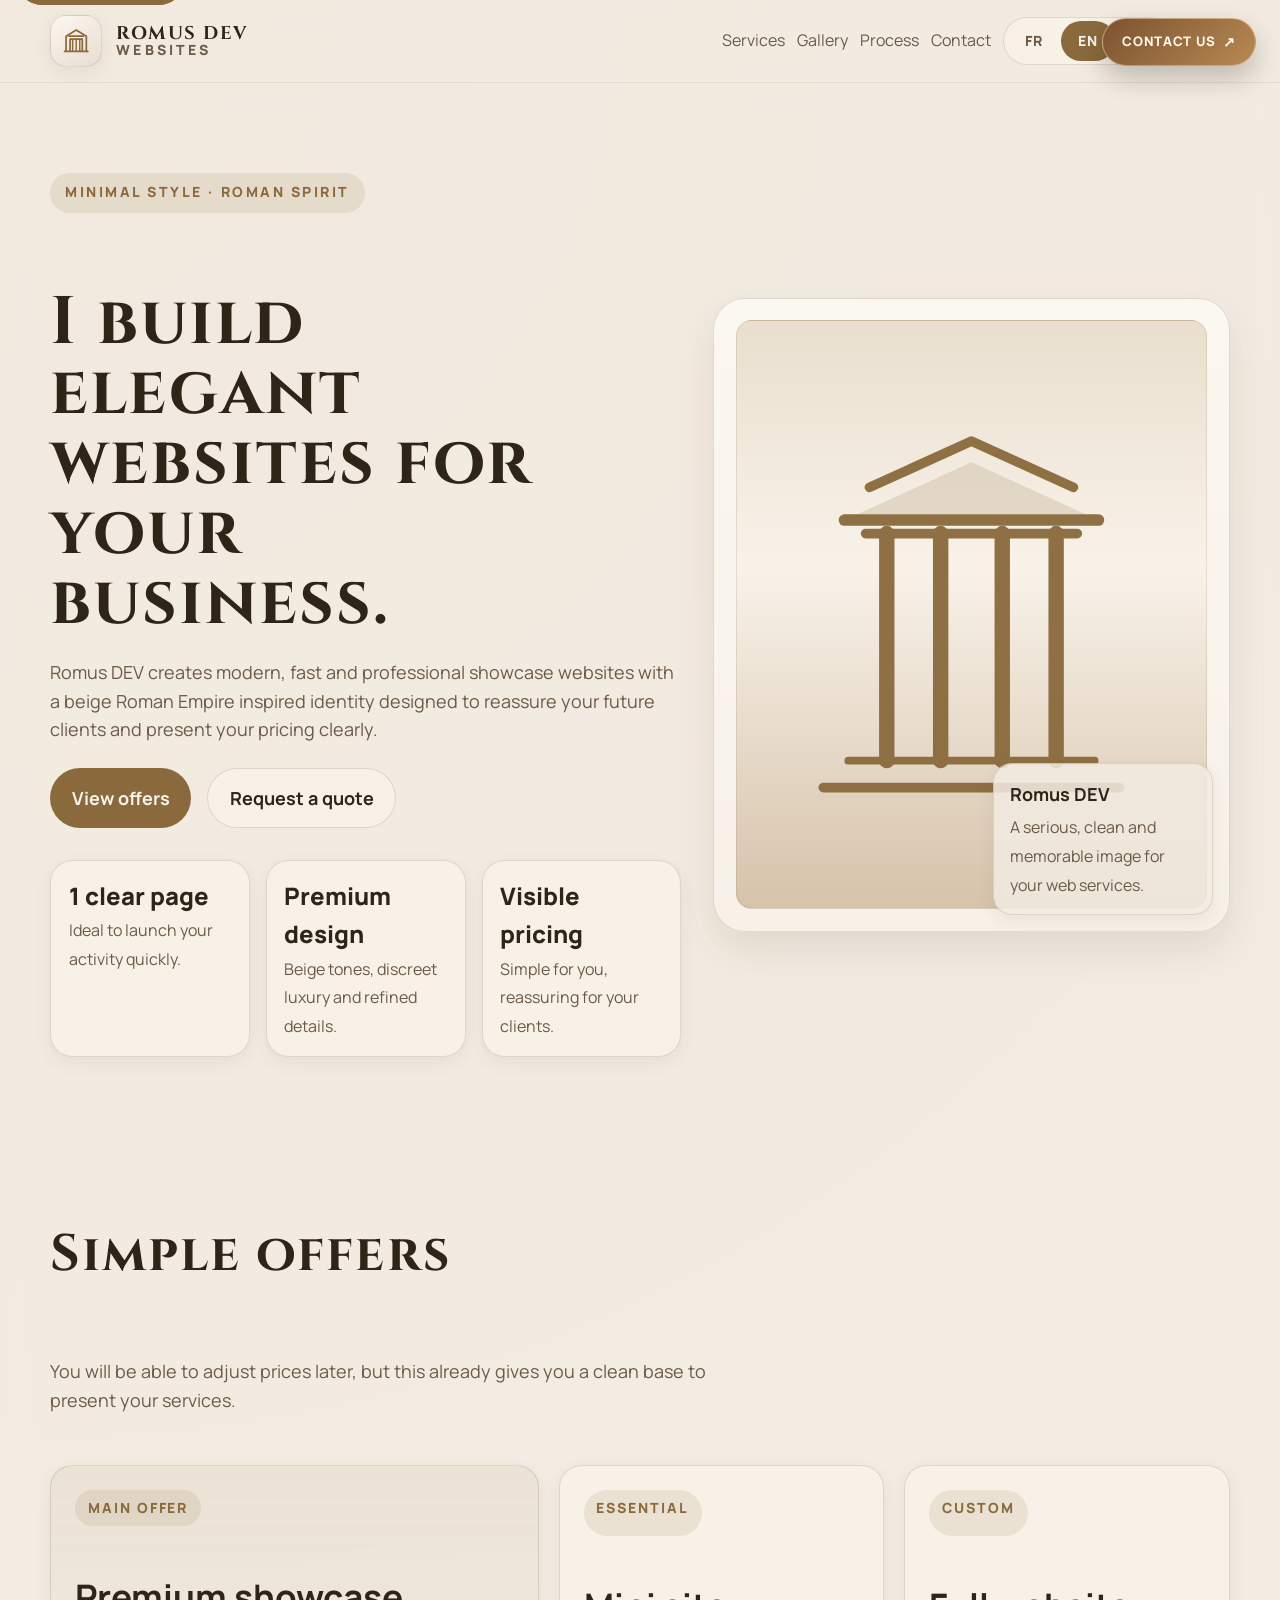
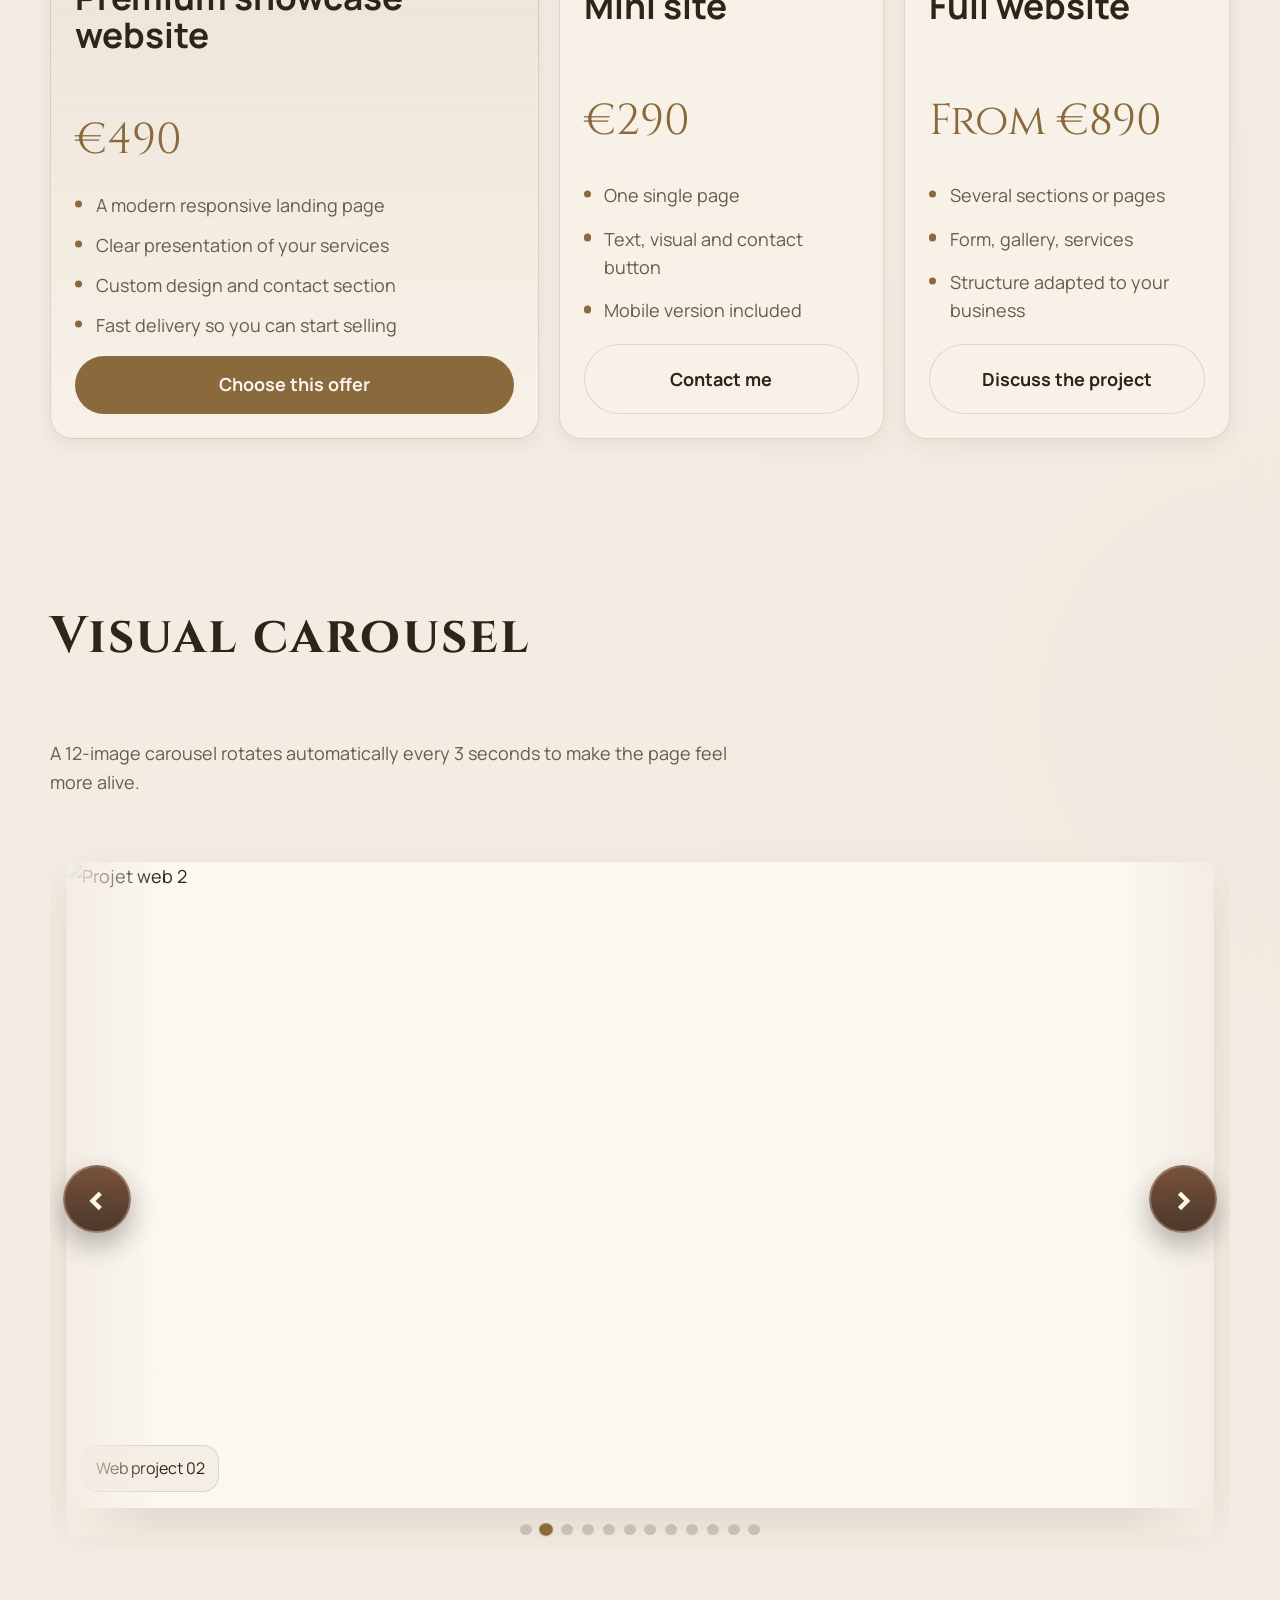
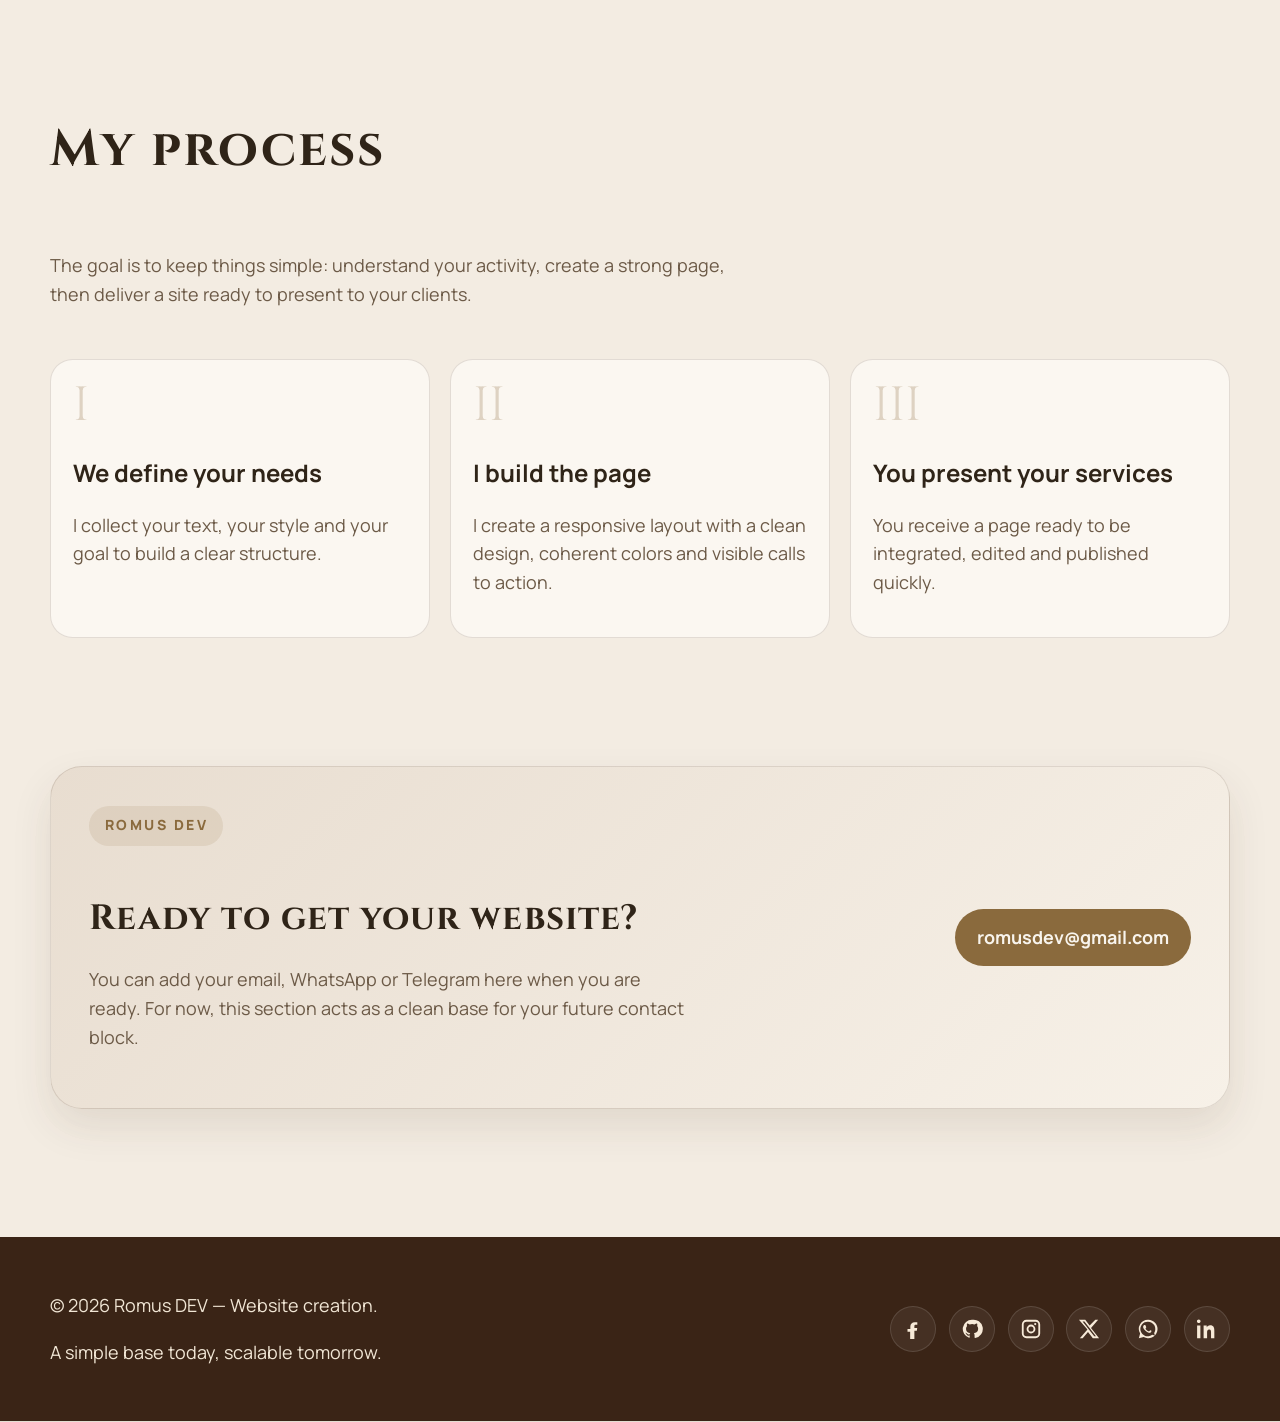
==== index.html @ 81c58cf4 "first commit" ====
<!DOCTYPE html>
<html lang="fr" data-theme="light">

<head>
    <meta charset="UTF-8" />
    <meta name="viewport" content="width=device-width, initial-scale=1.0" />
    <title>Romus DEV</title>
    <meta name="description"
        content="Romus DEV crée des sites internet élégants, rapides et modernes pour indépendants, artisans et petites entreprises." />

    <!-- Fonts + CSS -->
    <link rel="preconnect" href="https://fonts.googleapis.com">
    <link rel="preconnect" href="https://fonts.gstatic.com" crossorigin>
    <link
        href="https://fonts.googleapis.com/css2?family=Cinzel:wght@500;600;700&family=Manrope:wght@400;500;600;700;800&display=swap"
        rel="stylesheet">

    <!-- CSS -->
    <link rel="stylesheet" href="./css/style.css">

    <!-- JS -->
    <script src="./languages/languages.js"></script>
    <script src="./js/script.js" defer></script>
</head>

<body>

    <a href="#contenu" class="skip-link">Aller au contenu</a>

    <header class="site-header">
        <div class="container nav">
            <a href="#top" class="brand" aria-label="Romus DEV accueil">
                <span class="brand-mark" aria-hidden="true">
                    <svg viewBox="0 0 64 64" fill="none" xmlns="http://www.w3.org/2000/svg">
                        <path d="M12 52V22L32 10L52 22V52" stroke="currentColor" stroke-width="3.4"
                            stroke-linecap="round" stroke-linejoin="round" />
                        <path d="M20 52V28H44V52" stroke="currentColor" stroke-width="3.4" stroke-linecap="round"
                            stroke-linejoin="round" />
                        <path d="M18 22H46" stroke="currentColor" stroke-width="3.4" stroke-linecap="round" />
                        <path d="M25 28V52M32 28V52M39 28V52" stroke="currentColor" stroke-width="2.8"
                            stroke-linecap="round" />
                        <path d="M9 52H55" stroke="currentColor" stroke-width="3.4" stroke-linecap="round" />
                    </svg>
                </span>
                <span class="brand-name">
                    <strong>ROMUS DEV</strong>
                    <span data-i18n="brandSubtitle">Sites internet</span>
                </span>
            </a>

            <nav class="nav-links" aria-label="Navigation principale">
                <a href="./services.html" data-i18n="navServices">Services</a>
                <a href="./gallery.html" data-i18n="navGallery">Galerie</a>
                <a href="./process.html" data-i18n="navProcess">Méthode</a>
                <a href="./contact.html" data-i18n="navContact">Contact</a>

                <div class="toolbar">
                    <div class="lang-switcher" aria-label="Choix de langue">
                        <button class="lang-btn active" type="button" data-lang="fr">FR</button>
                        <button class="lang-btn" type="button" data-lang="en">EN</button>
                        <button class="lang-btn" type="button" data-lang="ru">RU</button>
                    </div>
                    <button class="theme-toggle" type="button" data-theme-toggle
                        aria-label="Activer le mode sombre"></button>
                </div>
            </nav>
        </div>
    </header>
    <!-- Bouton sticky contact -->
    <a href="#contenu" class="skip-link">Aller au contenu</a>

    <a href="https://wa.me/+33755097194" class="sticky-contact" aria-label="Contacter via WhatsApp" target="_blank"
        rel="noopener noreferrer" data-i18n="stickyContact">

        Pour contacter
    </a>


    <header class="site-header">

        <main id="contenu">
            <!-- HERO -->
            <section class="hero" id="top">
                <div class="container hero-grid">
                    <div class="reveal">
                        <div class="eyebrow" data-i18n="eyebrow">Style sobre · esprit romain</div>
                        <h1 data-i18n="heroTitle">Je crée des sites internet élégants pour votre activité.</h1>
                        <p data-i18n="heroText">
                            Romus DEV propose des sites vitrines modernes, rapides et professionnels avec une identité
                            beige
                            inspirée de l'empire romain, pensée pour rassurer vos futurs clients et afficher vos prix
                            clairement.
                        </p>
                        <div class="hero-actions">
                            <a class="btn btn-primary" href="#services" data-i18n="heroBtnPrimary">Voir les offres</a>
                            <a class="btn btn-secondary" href="#contact" data-i18n="heroBtnSecondary">Demander un
                                devis</a>
                        </div>

                        <div class="hero-points" aria-label="Points forts">
                            <article class="point">
                                <strong data-i18n="point1Title">1 page claire</strong>
                                <span data-i18n="point1Text">Idéale pour lancer votre activité rapidement.</span>
                            </article>
                            <article class="point">
                                <strong data-i18n="point2Title">Design premium</strong>
                                <span data-i18n="point2Text">Palette beige, luxe discret et détails soignés.</span>
                            </article>
                            <article class="point">
                                <strong data-i18n="point3Title">Tarifs visibles</strong>
                                <span data-i18n="point3Text">Simple pour vous, rassurant pour vos clients.</span>
                            </article>
                        </div>
                    </div>

                    <div class="hero-card reveal" aria-hidden="true">
                        <div class="temple">
                            <svg viewBox="0 0 400 500" fill="none" xmlns="http://www.w3.org/2000/svg">
                                <path d="M46 408H354" stroke="currentColor" stroke-width="10" stroke-linecap="round" />
                                <path d="M72 380H328" stroke="currentColor" stroke-width="8" stroke-linecap="round" />
                                <path d="M90 144H310" stroke="currentColor" stroke-width="10" stroke-linecap="round" />
                                <path d="M200 70L332 130H68L200 70Z" fill="currentColor" opacity="0.18" />
                                <path d="M68 130H332" stroke="currentColor" stroke-width="12" stroke-linecap="round" />
                                <path d="M112 144V380" stroke="currentColor" stroke-width="16" stroke-linecap="round" />
                                <path d="M168 144V380" stroke="currentColor" stroke-width="16" stroke-linecap="round" />
                                <path d="M232 144V380" stroke="currentColor" stroke-width="16" stroke-linecap="round" />
                                <path d="M288 144V380" stroke="currentColor" stroke-width="16" stroke-linecap="round" />
                                <path d="M94 96L200 48L306 96" stroke="currentColor" stroke-width="10"
                                    stroke-linecap="round" stroke-linejoin="round" />
                            </svg>
                        </div>
                        <div class="floating-note">
                            <strong>Romus DEV</strong>
                            <span data-i18n="floatingNote">
                                Une image sérieuse, propre et mémorable pour vos services web.
                            </span>
                        </div>
                    </div>
                </div>
            </section>

            <!-- SERVICES -->
            <section id="services">
                <div class="container">
                    <div class="section-head reveal">
                        <h2 data-i18n="servicesTitle">Offres simples</h2>
                        <p data-i18n="servicesText">
                            Vous pourrez ajuster les tarifs plus tard, mais voici déjà une base élégante pour présenter
                            vos
                            services dès maintenant.
                        </p>
                    </div>

                    <div class="services-grid">
                        <article class="service-card featured reveal">
                            <span class="service-label" data-i18n="plan1Label">Offre principale</span>
                            <h3 data-i18n="plan1Title">Site vitrine premium</h3>
                            <div class="price">€490</div>
                            <ul>
                                <li data-i18n="plan1Feat1">Une landing page moderne et responsive</li>
                                <li data-i18n="plan1Feat2">Présentation claire de vos services</li>
                                <li data-i18n="plan1Feat3">Design personnalisé et section contact</li>
                                <li data-i18n="plan1Feat4">Livraison rapide pour commencer à vendre</li>
                            </ul>
                            <a href="#contact" class="btn btn-primary" data-i18n="planBtnPrimary">Choisir cette
                                offre</a>
                        </article>

                        <article class="service-card reveal">
                            <span class="service-label" data-i18n="plan2Label">Essentiel</span>
                            <h3 data-i18n="plan2Title">Mini site</h3>
                            <div class="price">€290</div>
                            <ul>
                                <li data-i18n="plan2Feat1">Une seule page</li>
                                <li data-i18n="plan2Feat2">Texte, visuel, bouton contact</li>
                                <li data-i18n="plan2Feat3">Version mobile incluse</li>
                            </ul>
                            <a href="#contact" class="btn btn-secondary" data-i18n="planBtnSecondary">Me contacter</a>
                        </article>

                        <article class="service-card reveal">
                            <span class="service-label" data-i18n="plan3Label">Sur mesure</span>
                            <h3 data-i18n="plan3Title">Site complet</h3>
                            <div class="price" data-i18n="plan3Price">Dès €890</div>
                            <ul>
                                <li data-i18n="plan3Feat1">Plusieurs sections ou pages</li>
                                <li data-i18n="plan3Feat2">Formulaire, galerie, services</li>
                                <li data-i18n="plan3Feat3">Structure adaptée à votre activité</li>
                            </ul>
                            <a href="#contact" class="btn btn-secondary" data-i18n="planBtnTertiary">Parler du
                                projet</a>
                        </article>
                    </div>
                </div>
            </section>

            <!-- GALLERY / CARROUSEL -->
            <section id="gallery">
                <div class="container">
                    <div class="section-head reveal">
                        <h2 data-i18n="galleryTitle">Carrousel visuel</h2>
                        <p data-i18n="galleryText">
                            Un carrousel de 12 images défile automatiquement toutes les 3 secondes pour donner plus de
                            vie à
                            votre page.
                        </p>
                    </div>

                    <div class="carousel-shell reveal" aria-roledescription="carousel">
                        <div class="carousel-nav" aria-label="Contrôles du carrousel">
                            <button class="carousel-arrow carousel-arrow-prev" type="button" id="prevSlide"
                                aria-label="Image précédente">‹</button>
                            <button class="carousel-arrow carousel-arrow-next" type="button" id="nextSlide"
                                aria-label="Image suivante">›</button>
                        </div>

                        <div class="carousel-viewport">
                            <div class="carousel-track" id="carouselTrack">
                                <!-- 12 slides -->
                                <figure class="slide">
                                    <img src="https://picsum.photos/seed/romus-1/1600/900" alt="Projet web 1"
                                        width="1600" height="900" loading="lazy">
                                    <figcaption class="slide-caption" data-i18n="slide1">Projet web 01</figcaption>
                                </figure>
                                <figure class="slide">
                                    <img src="https://picsum.photos/seed/romus-2/1600/900" alt="Projet web 2"
                                        width="1600" height="900" loading="lazy">
                                    <figcaption class="slide-caption" data-i18n="slide2">Projet web 02</figcaption>
                                </figure>
                                <figure class="slide">
                                    <img src="https://picsum.photos/seed/romus-3/1600/900" alt="Projet web 3"
                                        width="1600" height="900" loading="lazy">
                                    <figcaption class="slide-caption" data-i18n="slide3">Projet web 03</figcaption>
                                </figure>
                                <figure class="slide">
                                    <img src="https://picsum.photos/seed/romus-4/1600/900" alt="Projet web 4"
                                        width="1600" height="900" loading="lazy">
                                    <figcaption class="slide-caption" data-i18n="slide4">Projet web 04</figcaption>
                                </figure>
                                <figure class="slide">
                                    <img src="https://picsum.photos/seed/romus-5/1600/900" alt="Projet web 5"
                                        width="1600" height="900" loading="lazy">
                                    <figcaption class="slide-caption" data-i18n="slide5">Projet web 05</figcaption>
                                </figure>
                                <figure class="slide">
                                    <img src="https://picsum.photos/seed/romus-6/1600/900" alt="Projet web 6"
                                        width="1600" height="900" loading="lazy">
                                    <figcaption class="slide-caption" data-i18n="slide6">Projet web 06</figcaption>
                                </figure>
                                <figure class="slide">
                                    <img src="https://picsum.photos/seed/romus-7/1600/900" alt="Projet web 7"
                                        width="1600" height="900" loading="lazy">
                                    <figcaption class="slide-caption" data-i18n="slide7">Projet web 07</figcaption>
                                </figure>
                                <figure class="slide">
                                    <img src="https://picsum.photos/seed/romus-8/1600/900" alt="Projet web 8"
                                        width="1600" height="900" loading="lazy">
                                    <figcaption class="slide-caption" data-i18n="slide8">Projet web 08</figcaption>
                                </figure>
                                <figure class="slide">
                                    <img src="https://picsum.photos/seed/romus-9/1600/900" alt="Projet web 9"
                                        width="1600" height="900" loading="lazy">
                                    <figcaption class="slide-caption" data-i18n="slide9">Projet web 09</figcaption>
                                </figure>
                                <figure class="slide">
                                    <img src="https://picsum.photos/seed/romus-10/1600/900" alt="Projet web 10"
                                        width="1600" height="900" loading="lazy">
                                    <figcaption class="slide-caption" data-i18n="slide10">Projet web 10</figcaption>
                                </figure>
                                <figure class="slide">
                                    <img src="https://picsum.photos/seed/romus-11/1600/900" alt="Projet web 11"
                                        width="1600" height="900" loading="lazy">
                                    <figcaption class="slide-caption" data-i18n="slide11">Projet web 11</figcaption>
                                </figure>
                                <figure class="slide">
                                    <img src="https://picsum.photos/seed/romus-12/1600/900" alt="Projet web 12"
                                        width="1600" height="900" loading="lazy">
                                    <figcaption class="slide-caption" data-i18n="slide12">Projet web 12</figcaption>
                                </figure>
                            </div>
                        </div>

                        <div class="carousel-dots" id="carouselDots" aria-label="Navigation du carrousel"></div>
                    </div>
                </div>
            </section>

            <!-- PROCESS -->
            <section id="process">
                <div class="container">
                    <div class="section-head reveal">
                        <h2 data-i18n="processTitle">Ma méthode</h2>
                        <p data-i18n="processText">
                            Le but est de garder les choses simples&nbsp;: comprendre votre activité, créer une page
                            forte,
                            puis vous livrer un site prêt à être présenté à vos clients.
                        </p>
                    </div>

                    <div class="process">
                        <article class="step reveal">
                            <div class="step-number">I</div>
                            <h3 data-i18n="step1Title">On définit votre besoin</h3>
                            <p data-i18n="step1Text">
                                Je récupère vos textes, votre style et l'objectif de votre site pour construire une
                                structure claire.
                            </p>
                        </article>
                        <article class="step reveal">
                            <div class="step-number">II</div>
                            <h3 data-i18n="step2Title">Je construis la page</h3>
                            <p data-i18n="step2Text">
                                Je crée une mise en page responsive avec un design propre, des couleurs cohérentes et
                                des
                                appels à l'action visibles.
                            </p>
                        </article>
                        <article class="step reveal">
                            <div class="step-number">III</div>
                            <h3 data-i18n="step3Title">Vous présentez vos services</h3>
                            <p data-i18n="step3Text">
                                Vous recevez une page prête à être intégrée, modifiée et publiée pour démarrer
                                rapidement.
                            </p>
                        </article>
                    </div>
                </div>
            </section>

            <!-- CONTACT -->
            <section id="contact">
                <div class="container">
                    <div class="cta-box reveal">
                        <div>
                            <div class="eyebrow" style="margin-bottom:1rem" data-i18n="ctaEyebrow">Romus DEV</div>
                            <h2 style="font-family:var(--font-display);font-size:var(--text-xl);margin-bottom:0.8rem;letter-spacing:0.03em"
                                data-i18n="ctaTitle">
                                Prêt à avoir votre site ?
                            </h2>
                            <p data-i18n="ctaText">
                                Vous pourrez ajouter ici votre email, votre WhatsApp ou votre Telegram quand vous serez
                                prêt.
                                Pour l'instant, cette section sert de base propre pour votre futur bloc de contact.
                            </p>
                        </div>
                        <a href="mailto:romusdev@gmail.com" class="btn btn-primary">romusdev@gmail.com</a>
                    </div>
                </div>
            </section>
        </main>

        <footer class="footer-wrap">
            <div class="container footer-card">
                <div class="footer-top">
                    <div>
                        <p data-i18n="footerLeft">© 2026 Romus DEV — Création de sites internet.</p>
                        <p data-i18n="footerRight">Une base simple aujourd'hui, évolutive demain.</p>
                    </div>
                    <div class="footer-social" aria-label="Réseaux sociaux">
                        <!-- Facebook -->
                        <a class="social-link" href="https://facebook.com/" target="_blank" rel="noopener noreferrer"
                            aria-label="Facebook">
                            <svg viewBox="0 0 24 24">
                                <path
                                    d="M13.5 22v-8h2.7l.4-3.1h-3.1V8.9c0-.9.2-1.5 1.5-1.5h1.7V4.7c-.3 0-1.5-.1-2.8-.1-2.8 0-4.8 1.7-4.8 4.8v2.5H6v3.1h2.9v8h4.6z" />
                            </svg>
                        </a>
                        <!-- GitHub -->
                        <a class="social-link" href="https://github.com/" target="_blank" rel="noopener noreferrer"
                            aria-label="GitHub">
                            <svg viewBox="0 0 24 24">
                                <path
                                    d="M12 2a10 10 0 0 0-3.2 19.5c.5.1.7-.2.7-.5v-1.8c-2.8.6-3.4-1.2-3.4-1.2-.4-1-.9-1.3-.9-1.3-.8-.6.1-.6.1-.6.9.1 1.4.9 1.4.9.8 1.4 2.2 1 2.8.8.1-.6.3-1 .6-1.2-2.2-.3-4.6-1.1-4.6-5.1 0-1.1.4-2.1 1.1-2.8-.1-.3-.5-1.3.1-2.8 0 0 .9-.3 2.8 1.1a9.5 9.5 0 0 1 5.2 0c1.9-1.4 2.8-1.1 2.8-1.1.6 1.5.2 2.5.1 2.8.7.7 1.1 1.7 1.1 2.8 0 4-2.4 4.8-4.6 5.1.3.3.7.9.7 1.9v2.8c0 .3.2.6.7.5A10 10 0 0 0 12 2z" />
                            </svg>
                        </a>
                        <!-- Instagram -->
                        <a class="social-link" href="https://instagram.com/" target="_blank" rel="noopener noreferrer"
                            aria-label="Instagram">
                            <svg viewBox="0 0 24 24">
                                <path
                                    d="M7 2h10a5 5 0 0 1 5 5v10a5 5 0 0 1-5 5H7a5 5 0 0 1-5-5V7a5 5 0 0 1 5-5zm0 2a3 3 0 0 0-3 3v10a3 3 0 0 0 3 3h10a3 3 0 0 0 3-3V7a3 3 0 0 0-3-3H7zm5 3.2A4.8 4.8 0 1 1 7.2 12 4.8 4.8 0 0 1 12 7.2zm0 2A2.8 2.8 0 1 0 14.8 12 2.8 2.8 0 0 0 12 9.2zM17.8 6.6a1.2 1.2 0 1 1-1.2-1.2 1.2 1.2 0 0 1 1.2 1.2z" />
                            </svg>
                        </a>
                        <!-- X / Twitter -->
                        <a class="social-link" href="https://x.com/" target="_blank" rel="noopener noreferrer"
                            aria-label="X">
                            <svg viewBox="0 0 24 24">
                                <path
                                    d="M18.9 2H22l-7.8 8.9L23 22h-6.8l-5.3-6.7L5.1 22H2l8.3-9.4L1 2h6.9l4.8 6.1L18.9 2zm-1.2 18h1.9L7 3.9H5L17.7 20z" />
                            </svg>
                        </a>
                        <!-- WhatsApp -->
                        <a class="social-link" href="https://wa.me/33600000000" target="_blank"
                            rel="noopener noreferrer" aria-label="WhatsApp">
                            <svg viewBox="0 0 24 24">
                                <path
                                    d="M12 2a9.9 9.9 0 0 0-8.6 14.9L2 22l5.3-1.4A10 10 0 1 0 12 2zm0 2a8 8 0 0 1 6.9 12l-.2.3.8 2.9-3-.8-.3.2A8 8 0 1 1 12 4zm4.1 10.1c-.2-.1-1.2-.6-1.4-.7-.2-.1-.4-.1-.6.1-.2.2-.7.7-.8.9-.2.2-.3.2-.6.1-.3-.1-1.1-.4-2-1.2-.7-.6-1.2-1.4-1.3-1.7-.1-.3 0-.4.1-.5.1-.1.2-.3.3-.4.1-.1.1-.2.2-.4.1-.1 0-.3 0-.4 0-.1-.6-1.4-.8-1.9-.2-.5-.4-.4-.6-.4h-.5c-.2 0-.4.1-.6.3-.2.2-.8.8-.8 1.9s.8 2.1.9 2.3c.1.2 1.6 2.5 3.9 3.5.5.2.9.4 1.2.5.5.2 1 .2 1.4.1.4-.1 1.2-.5 1.4-1 .2-.5.2-.9.2-1-.1-.1-.2-.2-.4-.3z" />
                            </svg>
                        </a>
                        <!-- LinkedIn -->
                        <a class="social-link" href="https://linkedin.com/" target="_blank" rel="noopener noreferrer"
                            aria-label="LinkedIn">
                            <svg viewBox="0 0 24 24">
                                <path
                                    d="M4.98 3.5C4.98 4.6 4.1 5.5 3 5.5S1.02 4.6 1.02 3.5 1.9 1.5 3 1.5 4.98 2.4 4.98 3.5zM1.2 8.2h3.6V22H1.2V8.2zM8.3 8.2h3.4v1.9h.1c.5-.9 1.7-2.1 3.6-2.1 3.9 0 4.6 2.6 4.6 6V22h-3.6v-6.1c0-1.4 0-3.3-2-3.3-2 0-2.3 1.5-2.3 3.2V22H8.3V8.2z" />
                            </svg>
                        </a>
                    </div>
                </div>
            </div>
        </footer>
</body>

</html>
---- css/style.css ----
:root,
[data-theme="light"] {
  --text-xs: clamp(0.75rem, 0.7rem + 0.25vw, 0.875rem);
  --text-sm: clamp(0.875rem, 0.8rem + 0.35vw, 1rem);
  --text-base: clamp(1rem, 0.95rem + 0.25vw, 1.125rem);
  --text-lg: clamp(1.125rem, 1rem + 0.75vw, 1.5rem);
  --text-xl: clamp(1.5rem, 1.2rem + 1.25vw, 2.25rem);
  --text-2xl: clamp(2rem, 1.2rem + 2.5vw, 3.5rem);
  --text-3xl: clamp(2.5rem, 1rem + 4vw, 5rem);

  --space-4: 1rem;
  --space-5: 1.25rem;
  --space-6: 1.5rem;
  --space-8: 2rem;
  --space-10: 2.5rem;
  --space-16: 4rem;

  --color-bg: #f3ece2;
  --color-surface: #f7f1e8;
  --color-surface-2: #fbf7f1;
  --color-surface-offset: #e8ddd0;

  --color-border: rgba(72, 54, 35, 0.14);
  --color-divider: rgba(72, 54, 35, 0.08);
  --color-text: #2f2418;
  --color-text-muted: #6c5a47;
  --color-text-inverse: #f8f4ed;

  --color-primary: #8a6a3d;
  --color-primary-hover: #6f532d;
  --color-primary-soft: rgba(138, 106, 61, 0.12);

  --shadow-sm: 0 6px 18px rgba(61, 42, 24, 0.07);
  --shadow-md: 0 18px 40px rgba(61, 42, 24, 0.1);

  --radius-lg: 1.4rem;
  --radius-full: 9999px;

  --transition: 180ms cubic-bezier(0.16, 1, 0.3, 1);

  --font-display: "Cinzel", Georgia, serif;
  --font-body: "Manrope", Arial, sans-serif;

  --content: 1180px;
}

[data-theme="dark"] {
  --color-bg: #17120d;
  --color-surface: #1f1812;
  --color-surface-2: #271f18;
  --color-surface-offset: #31271e;
  --color-border: rgba(243, 229, 208, 0.12);
  --color-divider: rgba(243, 229, 208, 0.08);
  --color-text: #efe4d4;
  --color-text-muted: #c8b59e;
  --color-text-inverse: #1a140f;
  --color-primary: #d3ab70;
  --color-primary-hover: #e2bc85;
  --color-primary-soft: rgba(211, 171, 112, 0.16);
  --shadow-sm: 0 10px 24px rgba(0, 0, 0, 0.22);
  --shadow-md: 0 18px 40px rgba(0, 0, 0, 0.34);
}

* {
  box-sizing: border-box;
}

html {
  scroll-behavior: smooth;
}

body {
  margin: 0;
  min-height: 100vh;
  font-family: var(--font-body);
  font-size: var(--text-base);
  line-height: 1.6;
  color: var(--color-text);
  background:
    radial-gradient(circle at top left, rgba(178, 138, 87, 0.12), transparent 35%),
    radial-gradient(circle at right center, rgba(138, 106, 61, 0.09), transparent 25%),
    var(--color-bg);
}

img,
svg {
  display: block;
  max-width: 100%;
  height: auto;
}

a {
  text-decoration: none;
  color: inherit;
}

button {
  font: inherit;
  border: none;
  background: none;
  cursor: pointer;
}

:focus-visible {
  outline: 2px solid var(--color-primary);
  outline-offset: 3px;
}

.container {
  width: min(calc(100% - 2rem), var(--content));
  margin-inline: auto;
}

.skip-link {
  position: absolute;
  left: 1rem;
  top: -3rem;
  background: var(--color-primary);
  color: var(--color-text-inverse);
  padding: 0.75rem 1rem;
  border-radius: var(--radius-full);
  z-index: 2000;
}

.skip-link:focus {
  top: 1rem;
}

/* BUTTON CONTACT */

.sticky-contact {
  position: fixed;
  top: 18px;
  right: 24px;
  z-index: 1200;
  display: inline-flex;
  align-items: center;
  justify-content: center;
  gap: 0.45rem;
  padding: 0.78rem 1.2rem;
  border-radius: 999px;
  text-decoration: none;
  text-transform: uppercase;
  font-family: var(--font-body);
  font-size: 0.82rem;
  font-weight: 800;
  letter-spacing: 0.05em;
  color: #fff7ec;
  background: linear-gradient(135deg, #7b5330, #b88952);
  border: 1px solid rgba(255, 237, 214, 0.42);
  box-shadow: 0 12px 28px rgba(0, 0, 0, 0.22);
  transition:
    transform 0.25s ease,
    box-shadow 0.25s ease,
    background 0.25s ease;
}

.sticky-contact::after {
  content: "↗";
  font-size: 0.9rem;
  line-height: 1;
}

.sticky-contact:hover {
  transform: translateY(-2px);
  background: linear-gradient(135deg, #5c3922, #9d6d3a);
  box-shadow: 0 16px 34px rgba(0, 0, 0, 0.28);
}

.sticky-contact:active {
  transform: translateY(0);
}

/* HEADER */

.site-header {
  position: sticky;
  top: 0;
  z-index: 1000;
  width: 100%;
  backdrop-filter: blur(14px);
  background: color-mix(in srgb, var(--color-bg) 82%, transparent);
  border-bottom: 1px solid var(--color-divider);
}

.nav {
  display: flex;
  align-items: center;
  justify-content: space-between;
  min-height: 82px;
  gap: var(--space-4);
}

.brand {
  display: inline-flex;
  align-items: center;
  gap: 0.9rem;
  font-weight: 800;
}

.brand-mark {
  width: 52px;
  height: 52px;
  border-radius: 16px;
  border: 1px solid var(--color-border);
  background: linear-gradient(145deg, var(--color-surface-2), var(--color-surface-offset));
  padding: 0.55rem;
  box-shadow: var(--shadow-sm);
  color: var(--color-primary);
}

.brand-name {
  display: flex;
  flex-direction: column;
  line-height: 1;
}

.brand-name strong {
  font-family: var(--font-display);
  font-size: 1.15rem;
  letter-spacing: 0.08em;
  font-weight: 700;
}

.brand-name span {
  font-size: var(--text-xs);
  color: var(--color-text-muted);
  letter-spacing: 0.22em;
  text-transform: uppercase;
}

.nav-links {
  display: flex;
  align-items: center;
  justify-content: flex-end;
  gap: 0.75rem;
  flex-wrap: wrap;
}

.nav-links a {
  color: var(--color-text-muted);
  font-size: var(--text-sm);
}

.toolbar {
  display: flex;
  align-items: center;
  gap: 0.65rem;
  flex-wrap: wrap;
}

.lang-switcher {
  display: inline-flex;
  align-items: center;
  background: var(--color-surface);
  border: 1px solid var(--color-border);
  border-radius: var(--radius-full);
  padding: 0.2rem;
}

.lang-btn {
  min-width: 54px;
  min-height: 40px;
  padding: 0.55rem 0.8rem;
  border-radius: var(--radius-full);
  font-size: var(--text-xs);
  font-weight: 800;
  letter-spacing: 0.08em;
  text-transform: uppercase;
  color: var(--color-text-muted);
}

.lang-btn.active {
  background: var(--color-primary);
  color: var(--color-text-inverse);
}

.theme-toggle {
  width: 46px;
  height: 46px;
  border-radius: 50%;
  border: 1px solid var(--color-border);
  display: inline-grid;
  place-items: center;
  background: var(--color-surface);
}

/* HERO */

.hero {
  padding: clamp(4rem, 7vw, 7rem) 0 var(--space-16);
}

.hero-grid {
  display: grid;
  grid-template-columns: 1.1fr 0.9fr;
  gap: var(--space-8);
  align-items: center;
}

.eyebrow {
  display: inline-flex;
  align-items: center;
  gap: 0.6rem;
  padding: 0.55rem 0.95rem;
  border-radius: var(--radius-full);
  background: var(--color-primary-soft);
  color: var(--color-primary);
  font-size: var(--text-xs);
  letter-spacing: 0.18em;
  text-transform: uppercase;
  font-weight: 800;
  margin-bottom: var(--space-5);
}

.hero h1 {
  font-family: var(--font-display);
  font-size: var(--text-3xl);
  line-height: 1.04;
  letter-spacing: 0.03em;
  max-width: 11ch;
  margin-bottom: var(--space-5);
}

.hero p {
  max-width: 58ch;
  color: var(--color-text-muted);
  margin-bottom: var(--space-6);
}

.hero-actions {
  display: flex;
  flex-wrap: wrap;
  gap: 1rem;
  margin-bottom: var(--space-8);
}

.btn {
  min-height: 48px;
  padding: 0.9rem 1.35rem;
  border-radius: var(--radius-full);
  font-weight: 700;
  display: inline-flex;
  align-items: center;
  justify-content: center;
  gap: 0.7rem;
  transition:
    transform var(--transition),
    background var(--transition),
    color var(--transition),
    border-color var(--transition);
}

.btn:hover {
  transform: translateY(-2px);
}

.btn-primary {
  background: var(--color-primary);
  color: var(--color-text-inverse);
}

.btn-primary:hover {
  background: var(--color-primary-hover);
}

.btn-secondary {
  background: var(--color-surface);
  border: 1px solid var(--color-border);
  color: var(--color-text);
}

.hero-points {
  display: grid;
  grid-template-columns: repeat(3, minmax(0, 1fr));
  gap: var(--space-4);
}

.point {
  padding: 1rem 1.1rem;
  border-radius: var(--radius-lg);
  background: var(--color-surface);
  border: 1px solid var(--color-border);
  box-shadow: var(--shadow-sm);
}

.point strong {
  display: block;
  font-size: var(--text-lg);
  font-weight: 800;
}

.point span {
  color: var(--color-text-muted);
  font-size: var(--text-sm);
}

/* HERO CARD */

.hero-card {
  position: relative;
  padding: 1.35rem;
  border-radius: 2rem;
  background: linear-gradient(180deg, var(--color-surface-2), var(--color-surface));
  border: 1px solid var(--color-border);
  box-shadow: var(--shadow-md);
  overflow: hidden;
}

.hero-card::before {
  content: "";
  position: absolute;
  inset: 1rem 1rem auto auto;
  width: 160px;
  height: 160px;
  border-radius: 50%;
  background: radial-gradient(circle, rgba(178, 138, 87, 0.18), transparent 68%);
  pointer-events: none;
}

.temple {
  aspect-ratio: 4 / 5;
  border-radius: calc(2rem - 1rem);
  overflow: hidden;
  position: relative;
  background: linear-gradient(180deg, #eadfce, #f8f2e9 42%, #d6c3aa 100%);
  border: 1px solid rgba(115, 88, 54, 0.14);
  display: flex;
  align-items: end;
  justify-content: center;
  padding-bottom: 2rem;
}

.temple svg {
  width: 82%;
  color: var(--color-primary);
  opacity: 0.95;
}

.floating-note {
  position: absolute;
  right: 1rem;
  bottom: 1rem;
  background: color-mix(in srgb, var(--color-bg) 85%, transparent);
  border: 1px solid var(--color-border);
  border-radius: 1.2rem;
  padding: 0.95rem 1rem;
  box-shadow: var(--shadow-sm);
  max-width: 220px;
}

.floating-note strong {
  display: block;
  margin-bottom: 0.25rem;
}

.floating-note span {
  font-size: var(--text-sm);
  color: var(--color-text-muted);
}

/* SECTIONS */

section {
  padding: var(--space-16) 0;
}

.section-head {
  display: grid;
  gap: 0.8rem;
  margin-bottom: var(--space-8);
}

.section-head h2 {
  font-family: var(--font-display);
  font-size: var(--text-2xl);
  line-height: 1.1;
  letter-spacing: 0.04em;
}

.section-head p {
  color: var(--color-text-muted);
  max-width: 62ch;
}

/* SERVICES */

.services-grid {
  display: grid;
  grid-template-columns: 1.2fr 0.8fr 0.8fr;
  gap: var(--space-5);
}

.service-card {
  padding: 1.5rem;
  display: grid;
  gap: 1rem;
  border-radius: var(--radius-lg);
  background: var(--color-surface);
  border: 1px solid var(--color-border);
  box-shadow: var(--shadow-sm);
  transition:
    transform var(--transition),
    background var(--transition),
    border-color var(--transition),
    box-shadow var(--transition),
    color var(--transition);
}

.service-card.featured {
  background: linear-gradient(
    180deg,
    color-mix(in srgb, var(--color-primary-soft) 70%, var(--color-surface)),
    var(--color-surface)
  );
}

.service-card:hover {
  transform: translateY(-6px) scale(1.03);
  background: color-mix(in srgb, var(--color-surface) 78%, var(--color-primary-soft));
  border-color: color-mix(in srgb, var(--color-primary) 30%, var(--color-border));
  box-shadow: 0 20px 36px rgba(61, 42, 24, 0.18);
  cursor: pointer;
}

.service-label {
  display: inline-flex;
  width: fit-content;
  padding: 0.45rem 0.8rem;
  border-radius: var(--radius-full);
  background: var(--color-primary-soft);
  color: var(--color-primary);
  font-size: var(--text-xs);
  font-weight: 800;
  letter-spacing: 0.14em;
  text-transform: uppercase;
}

.service-card h3 {
  font-size: var(--text-xl);
  line-height: 1.1;
}

.price {
  font-family: var(--font-display);
  font-size: clamp(2rem, 1.5rem + 1.5vw, 3rem);
  color: var(--color-primary);
}

.service-card ul {
  list-style: none;
  display: grid;
  gap: 0.7rem;
  color: var(--color-text-muted);
  padding: 0;
  margin: 0;
}

.service-card li {
  position: relative;
  padding-left: 1.3rem;
}

.service-card li::before {
  content: "";
  position: absolute;
  left: 0;
  top: 0.72em;
  width: 0.45rem;
  height: 0.45rem;
  border-radius: 50%;
  background: var(--color-primary);
  transform: translateY(-50%);
}

/* CAROUSEL */

.carousel-shell {
  padding: 1rem;
  overflow: hidden;
  position: relative;
}

.carousel-shell::before,
.carousel-shell::after {
  content: "";
  position: absolute;
  top: 1rem;
  bottom: 1rem;
  width: 90px;
  z-index: 3;
  pointer-events: none;
}

.carousel-shell::before {
  left: 1rem;
  background: linear-gradient(90deg, var(--color-bg), transparent);
}

.carousel-shell::after {
  right: 1rem;
  background: linear-gradient(270deg, var(--color-bg), transparent);
}

.carousel-shell:hover .carousel-arrow,
.carousel-shell:focus-within .carousel-arrow {
  opacity: 1;
}

.carousel-nav {
  position: absolute;
  inset: 50% 0 auto 0;
  display: flex;
  justify-content: space-between;
  transform: translateY(-50%);
  pointer-events: none;
  padding: 0 0.8rem;
  z-index: 4;
}

.carousel-arrow {
  pointer-events: auto;
  opacity: 0.9;
  width: 68px;
  height: 68px;
  border-radius: 50%;
  display: grid;
  place-items: center;
  background: linear-gradient(180deg, #6a4128, #3a2416);
  border: 2px solid rgba(255, 237, 214, 0.28);
  box-shadow: 0 12px 28px rgba(0, 0, 0, 0.32);
  color: #fff7ec;
  font-size: 2.4rem;
  font-weight: 800;
  transition:
    transform var(--transition),
    background var(--transition),
    border-color var(--transition),
    opacity var(--transition);
}

.carousel-arrow:hover {
  transform: translateY(-1px) scale(1.06);
  background: #4a2d1c;
  border-color: rgba(255, 255, 255, 0.32);
}

.carousel-viewport {
  position: relative;
  border-radius: 1.5rem;
  overflow: hidden;
  background: var(--color-surface-2);
  aspect-ratio: 16 / 9;
  box-shadow: var(--shadow-md);
  width: 100%;
}

.carousel-track {
  display: flex;
  width: 100%;
  height: 100%;
  transition:
    transform 700ms cubic-bezier(0.16, 1, 0.3, 1),
    opacity 500ms ease;
  will-change: transform;
}

.slide {
  min-width: 100%;
  width: 100%;
  flex: 0 0 100%;
  height: 100%;
  position: relative;
  margin: 0;
  overflow: hidden;
}

.slide img {
  display: block;
  width: 100%;
  height: 100%;
  object-fit: cover;
}

.slide-caption {
  position: absolute;
  left: 1rem;
  bottom: 1rem;
  z-index: 2;
  background: color-mix(in srgb, var(--color-bg) 84%, transparent);
  border: 1px solid var(--color-border);
  padding: 0.6rem 0.8rem;
  border-radius: 1rem;
  color: var(--color-text);
  font-size: var(--text-sm);
  backdrop-filter: blur(8px);
}

.carousel-dots {
  display: flex;
  justify-content: center;
  gap: 0.55rem;
  margin-top: 1rem;
  flex-wrap: wrap;
}

.dot {
  width: 11px;
  height: 11px;
  border-radius: 50%;
  border: none;
  background: color-mix(in srgb, var(--color-text) 18%, transparent);
  transition: transform var(--transition), background var(--transition);
  cursor: pointer;
}

.dot.active {
  background: var(--color-primary);
  transform: scale(1.15);
}

/* PROCESS */

.process {
  display: grid;
  grid-template-columns: repeat(3, minmax(0, 1fr));
  gap: var(--space-5);
}

.step {
  background: var(--color-surface-2);
  border: 1px solid var(--color-border);
  border-radius: var(--radius-lg);
  padding: 1.4rem;
}

.step-number {
  font-family: var(--font-display);
  font-size: 3rem;
  color: color-mix(in srgb, var(--color-primary) 26%, transparent);
  line-height: 1;
  margin-bottom: var(--space-4);
}

.step h3 {
  margin-bottom: 0.55rem;
  font-size: var(--text-lg);
}

.step p {
  color: var(--color-text-muted);
}

/* CTA */

.cta-box {
  padding: clamp(1.6rem, 3vw, 2.4rem);
  border-radius: 2rem;
  background: linear-gradient(135deg, var(--color-surface-offset), var(--color-surface));
  border: 1px solid var(--color-border);
  box-shadow: var(--shadow-md);
  display: grid;
  grid-template-columns: 1fr auto;
  gap: var(--space-6);
  align-items: center;
}

.cta-box p {
  color: var(--color-text-muted);
  max-width: 55ch;
}

/* FOOTER */

.footer-wrap {
  background: #3a2416;
  margin-top: var(--space-16);
  color: #f1e6d5;
}

.footer-card {
  padding: 2.25rem 0;
  display: grid;
  gap: 1.5rem;
}

.footer-top {
  display: flex;
  flex-wrap: wrap;
  justify-content: space-between;
  gap: 1rem;
  align-items: center;
}

.footer-social {
  display: flex;
  flex-wrap: wrap;
  gap: 0.8rem;
}

.social-link {
  width: 46px;
  height: 46px;
  border-radius: 50%;
  display: inline-grid;
  place-items: center;
  background: rgba(255, 255, 255, 0.06);
  border: 1px solid rgba(255, 255, 255, 0.12);
  color: #f7ead8;
  transition: transform var(--transition), background var(--transition);
}

.social-link:hover {
  transform: translateY(-2px);
  background: rgba(255, 255, 255, 0.12);
}

.social-link svg {
  width: 22px;
  height: 22px;
  fill: currentColor;
}

/* REVEAL */

.reveal {
  opacity: 0;
  transform: translateY(24px);
  transition: opacity 700ms ease, transform 700ms ease;
}

.reveal.is-visible {
  opacity: 1;
  transform: translateY(0);
}

/* RESPONSIVE */

@media (max-width: 1024px) {
  .hero-grid,
  .services-grid,
  .cta-box,
  .process {
    grid-template-columns: 1fr;
  }

  .hero h1 {
    max-width: 14ch;
  }

  .nav {
    align-items: flex-start;
    padding-block: 0.8rem;
  }

  .nav-links {
    width: 100%;
    justify-content: space-between;
  }

  .toolbar {
    width: 100%;
    justify-content: space-between;
  }

  .sticky-contact {
    top: auto;
    bottom: 18px;
    right: 18px;
    padding: 0.74rem 1rem;
    font-size: 0.76rem;
  }

  .carousel-arrow {
    width: 58px;
    height: 58px;
    font-size: 2rem;
  }

  .carousel-shell::before,
  .carousel-shell::after {
    width: 60px;
  }
}

@media (max-width: 760px) {
  .nav-links a:not(.nav-cta) {
    display: none;
  }

  .hero-points {
    grid-template-columns: 1fr;
  }

  .hero {
    padding-top: 2.5rem;
  }

  .section-head h2 {
    font-size: var(--text-xl);
  }

  .lang-btn {
    min-width: 48px;
  }

  .sticky-contact {
    bottom: 14px;
    right: 14px;
    padding: 0.68rem 0.92rem;
    font-size: 0.72rem;
  }

  .carousel-nav {
    padding: 0 0.45rem;
  }

  .carousel-arrow {
    width: 50px;
    height: 50px;
    font-size: 1.7rem;
  }

  .carousel-shell::before,
  .carousel-shell::after {
    width: 36px;
  }

  .slide-caption {
    left: 0.75rem;
    bottom: 0.75rem;
    font-size: 0.82rem;
    padding: 0.5rem 0.7rem;
  }

  .footer-social {
    gap: 0.7rem;
  }

  .social-link {
    width: 42px;
    height: 42px;
  }
}

@media (max-width: 480px) {
  .hero h1 {
    max-width: 9ch;
  }

  .sticky-contact {
    bottom: 12px;
    right: 12px;
    padding: 0.62rem 0.86rem;
    font-size: 0.7rem;
  }

  .carousel-arrow {
    width: 44px;
    height: 44px;
    font-size: 1.45rem;
  }

  .carousel-shell {
    padding: 0.7rem;
  }

  .carousel-shell::before,
  .carousel-shell::after {
    top: 0.7rem;
    bottom: 0.7rem;
    width: 28px;
  }
}

@media (prefers-reduced-motion: reduce) {
  html {
    scroll-behavior: auto;
  }

  .reveal,
  .reveal.is-visible,
  .btn,
  .carousel-track,
  .sticky-contact,
  .carousel-arrow,
  .dot {
    transition: none !important;
    animation: none !important;
    transform: none !important;
    opacity: 1 !important;
  }
}
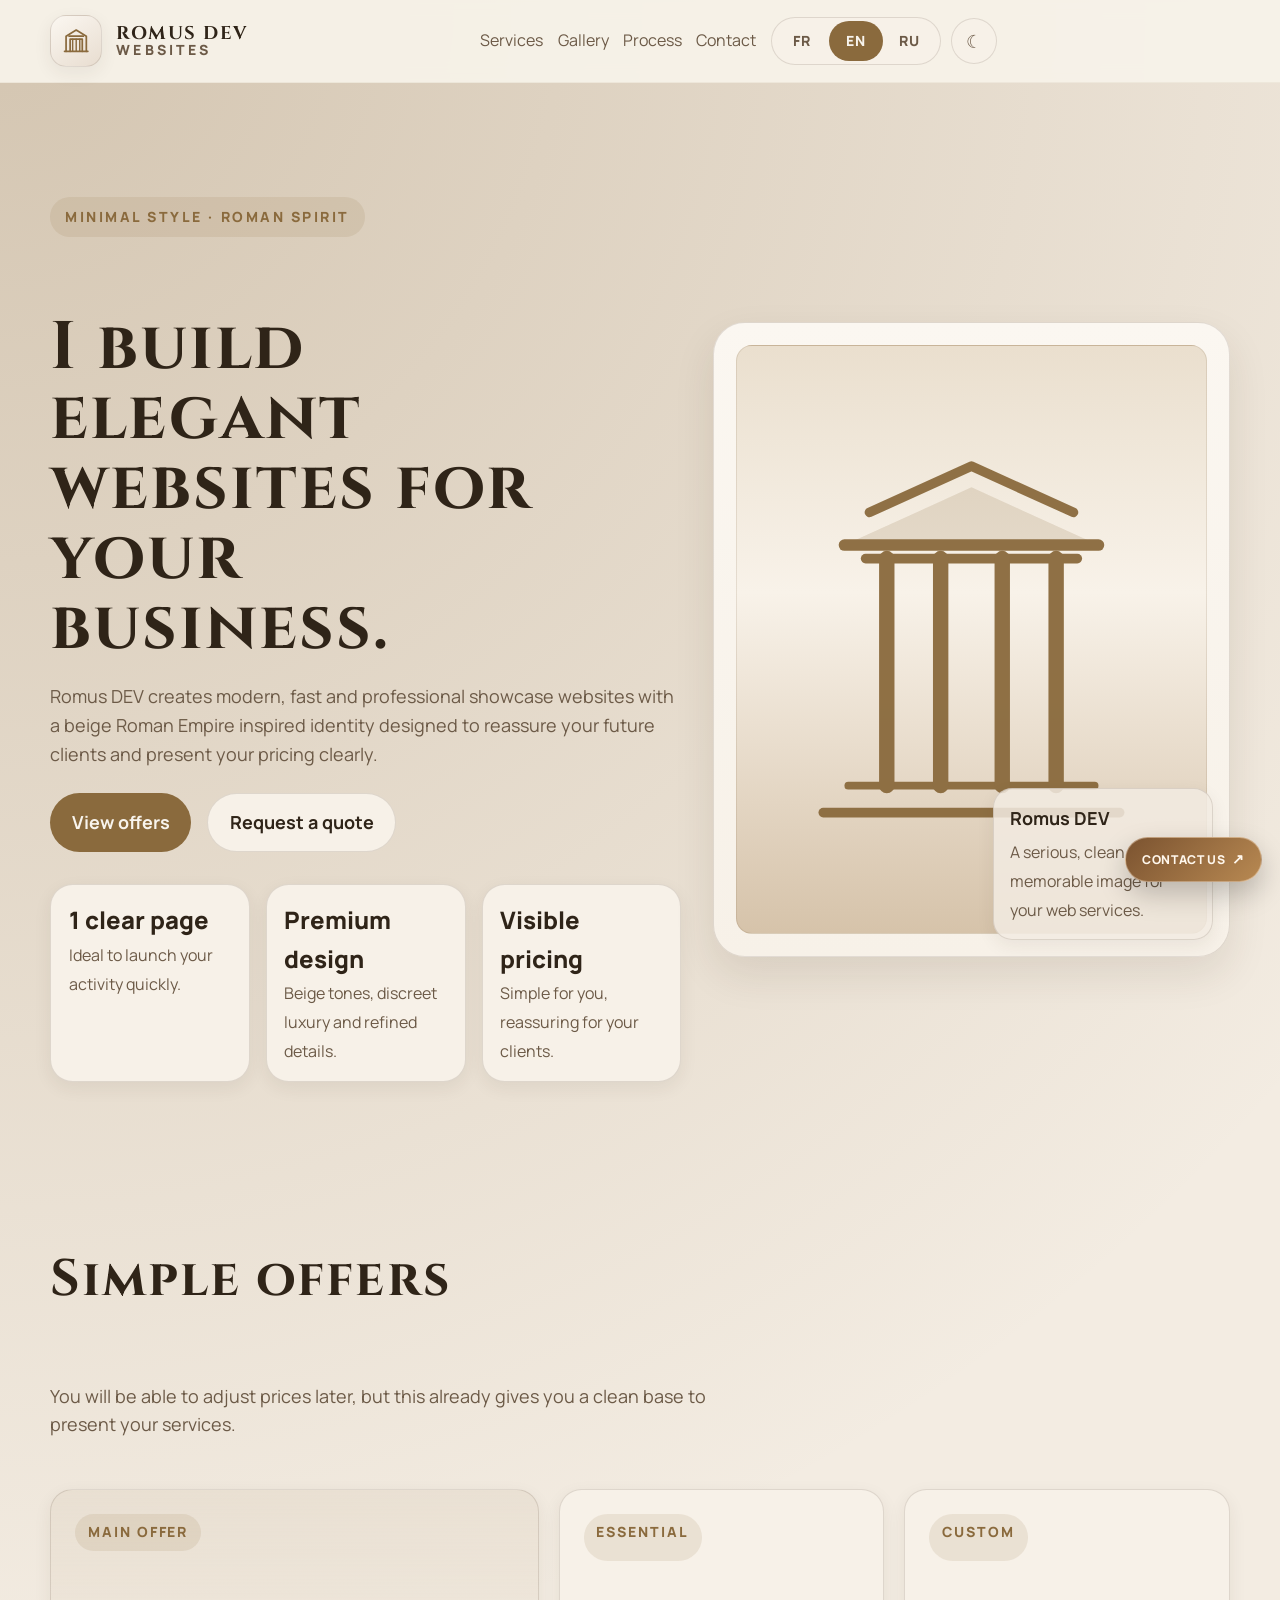
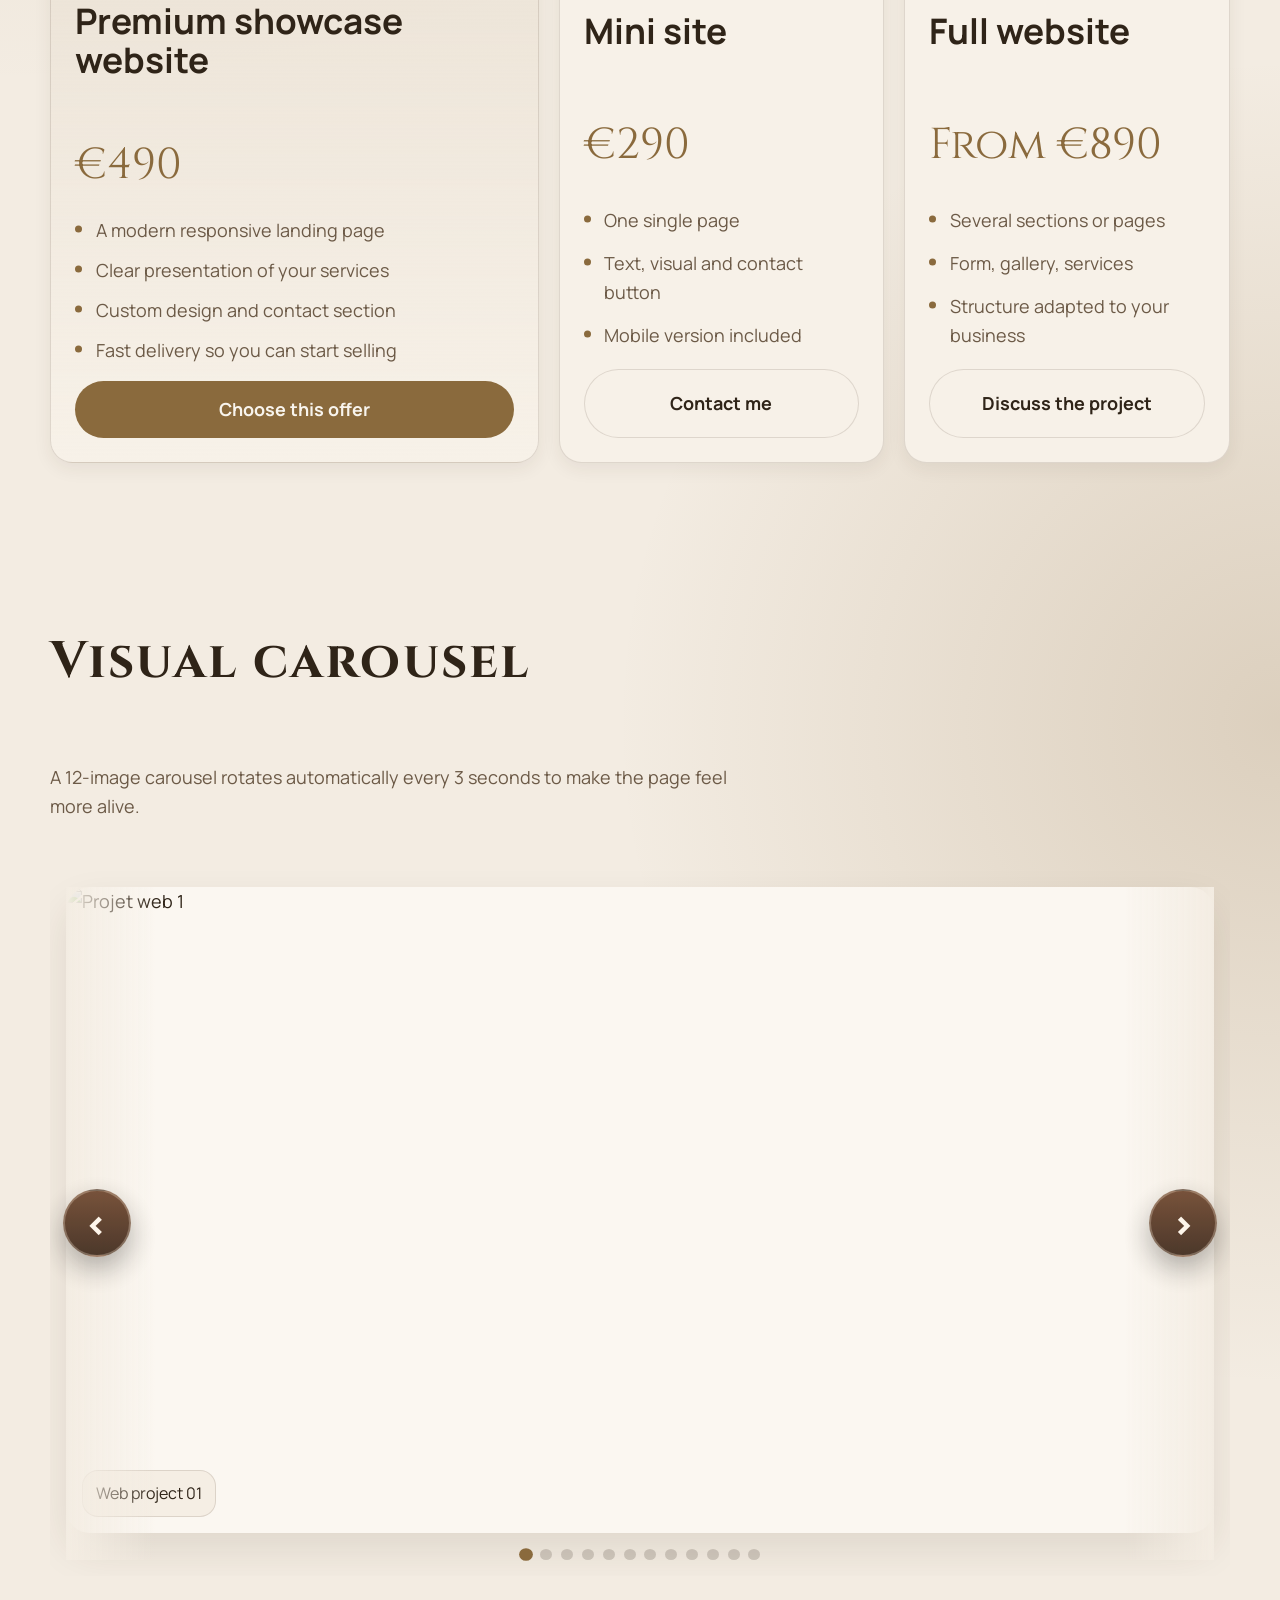
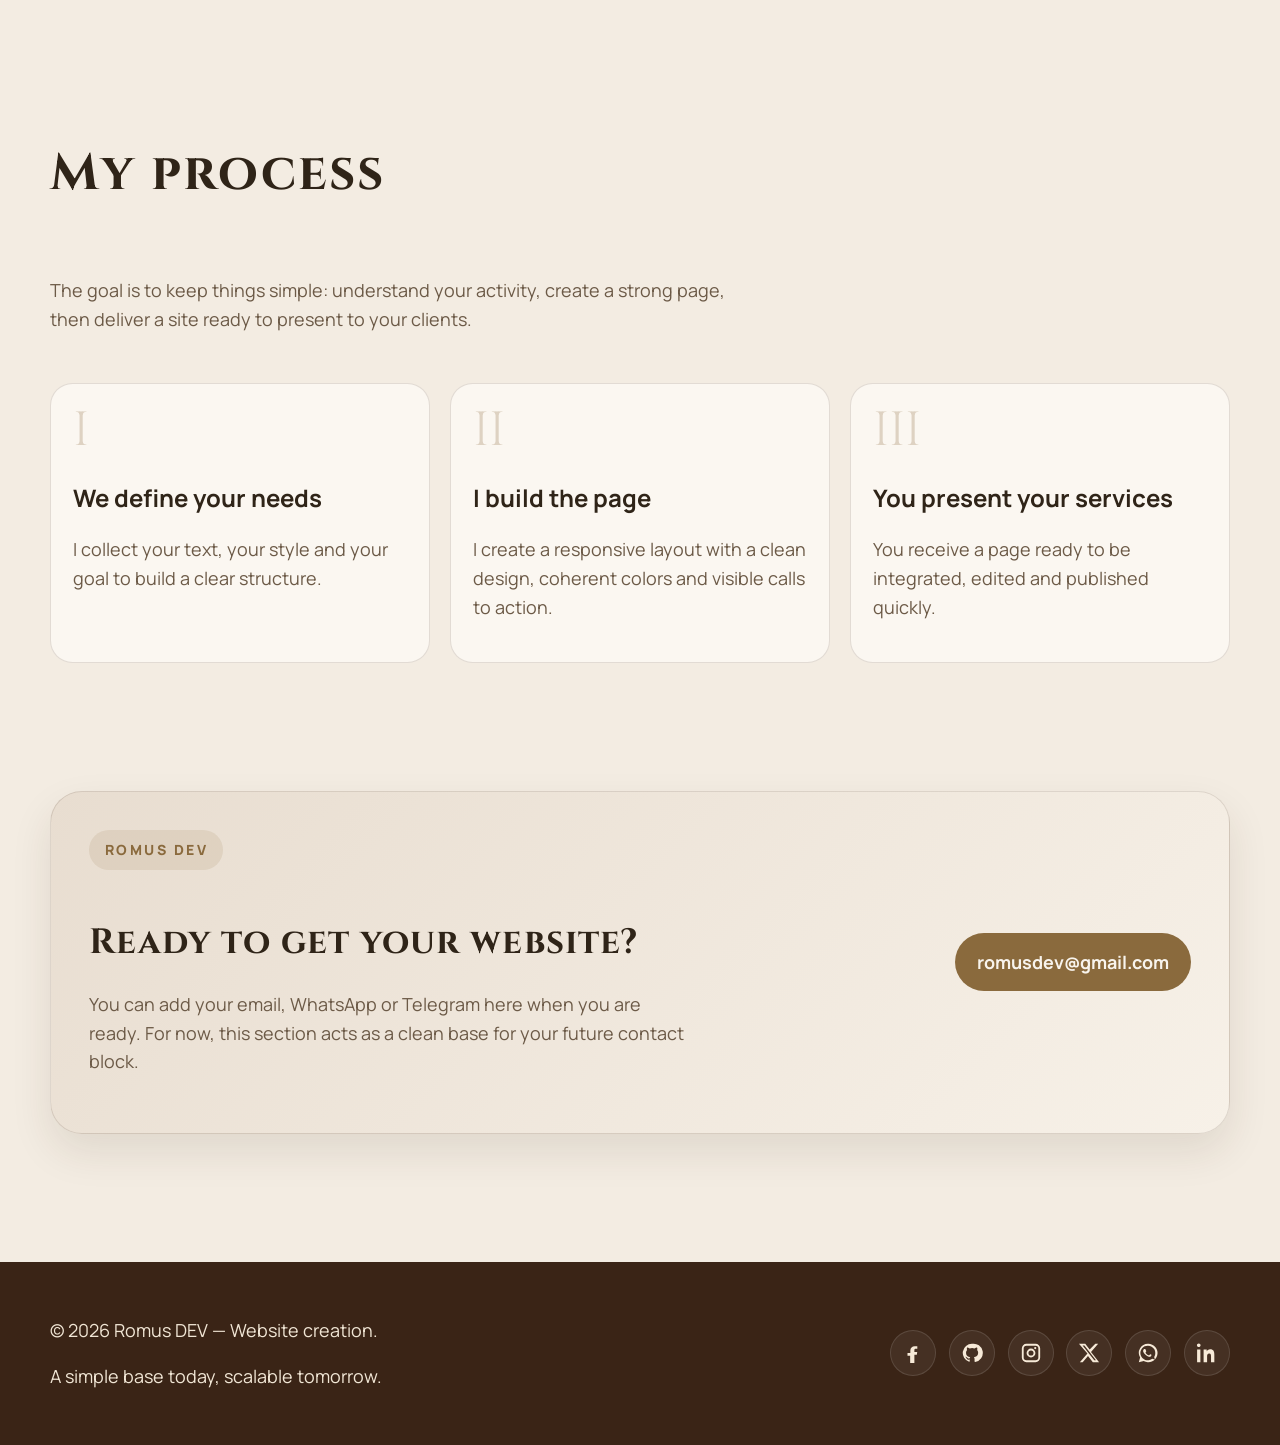
==== commit 4121ac17: "24.04" ====
--- a/index.html
+++ b/index.html
@@ -2,413 +2,381 @@
 <html lang="fr" data-theme="light">
 
 <head>
-    <meta charset="UTF-8" />
-    <meta name="viewport" content="width=device-width, initial-scale=1.0" />
-    <title>Romus DEV</title>
-    <meta name="description"
-        content="Romus DEV crée des sites internet élégants, rapides et modernes pour indépendants, artisans et petites entreprises." />
-
-    <!-- Fonts + CSS -->
-    <link rel="preconnect" href="https://fonts.googleapis.com">
-    <link rel="preconnect" href="https://fonts.gstatic.com" crossorigin>
-    <link
-        href="https://fonts.googleapis.com/css2?family=Cinzel:wght@500;600;700&family=Manrope:wght@400;500;600;700;800&display=swap"
-        rel="stylesheet">
-
-    <!-- CSS -->
-    <link rel="stylesheet" href="./css/style.css">
-
-    <!-- JS -->
-    <script src="./languages/languages.js"></script>
-    <script src="./js/script.js" defer></script>
+  <meta charset="UTF-8" />
+  <meta name="viewport" content="width=device-width, initial-scale=1.0" />
+  <title>Romus DEV</title>
+  <meta
+    name="description"
+    content="Romus DEV crée des sites internet élégants, rapides et modernes pour indépendants, artisans et petites entreprises."
+  />
+
+  <link rel="preconnect" href="https://fonts.googleapis.com">
+  <link rel="preconnect" href="https://fonts.gstatic.com" crossorigin>
+  <link
+    href="https://fonts.googleapis.com/css2?family=Cinzel:wght@500;600;700&family=Manrope:wght@400;500;600;700;800&display=swap"
+    rel="stylesheet"
+  >
+
+  <link rel="stylesheet" href="./css/style.css">
+
+  <script src="./languages/languages.js"></script>
+  <script src="./js/script.js" defer></script>
 </head>
 
 <body>
-
-    <a href="#contenu" class="skip-link">Aller au contenu</a>
-
-    <header class="site-header">
-        <div class="container nav">
-            <a href="#top" class="brand" aria-label="Romus DEV accueil">
-                <span class="brand-mark" aria-hidden="true">
-                    <svg viewBox="0 0 64 64" fill="none" xmlns="http://www.w3.org/2000/svg">
-                        <path d="M12 52V22L32 10L52 22V52" stroke="currentColor" stroke-width="3.4"
-                            stroke-linecap="round" stroke-linejoin="round" />
-                        <path d="M20 52V28H44V52" stroke="currentColor" stroke-width="3.4" stroke-linecap="round"
-                            stroke-linejoin="round" />
-                        <path d="M18 22H46" stroke="currentColor" stroke-width="3.4" stroke-linecap="round" />
-                        <path d="M25 28V52M32 28V52M39 28V52" stroke="currentColor" stroke-width="2.8"
-                            stroke-linecap="round" />
-                        <path d="M9 52H55" stroke="currentColor" stroke-width="3.4" stroke-linecap="round" />
-                    </svg>
-                </span>
-                <span class="brand-name">
-                    <strong>ROMUS DEV</strong>
-                    <span data-i18n="brandSubtitle">Sites internet</span>
-                </span>
-            </a>
-
-            <nav class="nav-links" aria-label="Navigation principale">
-                <a href="./services.html" data-i18n="navServices">Services</a>
-                <a href="./gallery.html" data-i18n="navGallery">Galerie</a>
-                <a href="./process.html" data-i18n="navProcess">Méthode</a>
-                <a href="./contact.html" data-i18n="navContact">Contact</a>
-
-                <div class="toolbar">
-                    <div class="lang-switcher" aria-label="Choix de langue">
-                        <button class="lang-btn active" type="button" data-lang="fr">FR</button>
-                        <button class="lang-btn" type="button" data-lang="en">EN</button>
-                        <button class="lang-btn" type="button" data-lang="ru">RU</button>
-                    </div>
-                    <button class="theme-toggle" type="button" data-theme-toggle
-                        aria-label="Activer le mode sombre"></button>
-                </div>
-            </nav>
-        </div>
-    </header>
-    <!-- Bouton sticky contact -->
-    <a href="#contenu" class="skip-link">Aller au contenu</a>
-
-    <a href="https://wa.me/+33755097194" class="sticky-contact" aria-label="Contacter via WhatsApp" target="_blank"
-        rel="noopener noreferrer" data-i18n="stickyContact">
-
-        Pour contacter
-    </a>
-
-
-    <header class="site-header">
-
-        <main id="contenu">
-            <!-- HERO -->
-            <section class="hero" id="top">
-                <div class="container hero-grid">
-                    <div class="reveal">
-                        <div class="eyebrow" data-i18n="eyebrow">Style sobre · esprit romain</div>
-                        <h1 data-i18n="heroTitle">Je crée des sites internet élégants pour votre activité.</h1>
-                        <p data-i18n="heroText">
-                            Romus DEV propose des sites vitrines modernes, rapides et professionnels avec une identité
-                            beige
-                            inspirée de l'empire romain, pensée pour rassurer vos futurs clients et afficher vos prix
-                            clairement.
-                        </p>
-                        <div class="hero-actions">
-                            <a class="btn btn-primary" href="#services" data-i18n="heroBtnPrimary">Voir les offres</a>
-                            <a class="btn btn-secondary" href="#contact" data-i18n="heroBtnSecondary">Demander un
-                                devis</a>
-                        </div>
-
-                        <div class="hero-points" aria-label="Points forts">
-                            <article class="point">
-                                <strong data-i18n="point1Title">1 page claire</strong>
-                                <span data-i18n="point1Text">Idéale pour lancer votre activité rapidement.</span>
-                            </article>
-                            <article class="point">
-                                <strong data-i18n="point2Title">Design premium</strong>
-                                <span data-i18n="point2Text">Palette beige, luxe discret et détails soignés.</span>
-                            </article>
-                            <article class="point">
-                                <strong data-i18n="point3Title">Tarifs visibles</strong>
-                                <span data-i18n="point3Text">Simple pour vous, rassurant pour vos clients.</span>
-                            </article>
-                        </div>
-                    </div>
-
-                    <div class="hero-card reveal" aria-hidden="true">
-                        <div class="temple">
-                            <svg viewBox="0 0 400 500" fill="none" xmlns="http://www.w3.org/2000/svg">
-                                <path d="M46 408H354" stroke="currentColor" stroke-width="10" stroke-linecap="round" />
-                                <path d="M72 380H328" stroke="currentColor" stroke-width="8" stroke-linecap="round" />
-                                <path d="M90 144H310" stroke="currentColor" stroke-width="10" stroke-linecap="round" />
-                                <path d="M200 70L332 130H68L200 70Z" fill="currentColor" opacity="0.18" />
-                                <path d="M68 130H332" stroke="currentColor" stroke-width="12" stroke-linecap="round" />
-                                <path d="M112 144V380" stroke="currentColor" stroke-width="16" stroke-linecap="round" />
-                                <path d="M168 144V380" stroke="currentColor" stroke-width="16" stroke-linecap="round" />
-                                <path d="M232 144V380" stroke="currentColor" stroke-width="16" stroke-linecap="round" />
-                                <path d="M288 144V380" stroke="currentColor" stroke-width="16" stroke-linecap="round" />
-                                <path d="M94 96L200 48L306 96" stroke="currentColor" stroke-width="10"
-                                    stroke-linecap="round" stroke-linejoin="round" />
-                            </svg>
-                        </div>
-                        <div class="floating-note">
-                            <strong>Romus DEV</strong>
-                            <span data-i18n="floatingNote">
-                                Une image sérieuse, propre et mémorable pour vos services web.
-                            </span>
-                        </div>
-                    </div>
-                </div>
-            </section>
-
-            <!-- SERVICES -->
-            <section id="services">
-                <div class="container">
-                    <div class="section-head reveal">
-                        <h2 data-i18n="servicesTitle">Offres simples</h2>
-                        <p data-i18n="servicesText">
-                            Vous pourrez ajuster les tarifs plus tard, mais voici déjà une base élégante pour présenter
-                            vos
-                            services dès maintenant.
-                        </p>
-                    </div>
-
-                    <div class="services-grid">
-                        <article class="service-card featured reveal">
-                            <span class="service-label" data-i18n="plan1Label">Offre principale</span>
-                            <h3 data-i18n="plan1Title">Site vitrine premium</h3>
-                            <div class="price">€490</div>
-                            <ul>
-                                <li data-i18n="plan1Feat1">Une landing page moderne et responsive</li>
-                                <li data-i18n="plan1Feat2">Présentation claire de vos services</li>
-                                <li data-i18n="plan1Feat3">Design personnalisé et section contact</li>
-                                <li data-i18n="plan1Feat4">Livraison rapide pour commencer à vendre</li>
-                            </ul>
-                            <a href="#contact" class="btn btn-primary" data-i18n="planBtnPrimary">Choisir cette
-                                offre</a>
-                        </article>
-
-                        <article class="service-card reveal">
-                            <span class="service-label" data-i18n="plan2Label">Essentiel</span>
-                            <h3 data-i18n="plan2Title">Mini site</h3>
-                            <div class="price">€290</div>
-                            <ul>
-                                <li data-i18n="plan2Feat1">Une seule page</li>
-                                <li data-i18n="plan2Feat2">Texte, visuel, bouton contact</li>
-                                <li data-i18n="plan2Feat3">Version mobile incluse</li>
-                            </ul>
-                            <a href="#contact" class="btn btn-secondary" data-i18n="planBtnSecondary">Me contacter</a>
-                        </article>
-
-                        <article class="service-card reveal">
-                            <span class="service-label" data-i18n="plan3Label">Sur mesure</span>
-                            <h3 data-i18n="plan3Title">Site complet</h3>
-                            <div class="price" data-i18n="plan3Price">Dès €890</div>
-                            <ul>
-                                <li data-i18n="plan3Feat1">Plusieurs sections ou pages</li>
-                                <li data-i18n="plan3Feat2">Formulaire, galerie, services</li>
-                                <li data-i18n="plan3Feat3">Structure adaptée à votre activité</li>
-                            </ul>
-                            <a href="#contact" class="btn btn-secondary" data-i18n="planBtnTertiary">Parler du
-                                projet</a>
-                        </article>
-                    </div>
-                </div>
-            </section>
-
-            <!-- GALLERY / CARROUSEL -->
-            <section id="gallery">
-                <div class="container">
-                    <div class="section-head reveal">
-                        <h2 data-i18n="galleryTitle">Carrousel visuel</h2>
-                        <p data-i18n="galleryText">
-                            Un carrousel de 12 images défile automatiquement toutes les 3 secondes pour donner plus de
-                            vie à
-                            votre page.
-                        </p>
-                    </div>
-
-                    <div class="carousel-shell reveal" aria-roledescription="carousel">
-                        <div class="carousel-nav" aria-label="Contrôles du carrousel">
-                            <button class="carousel-arrow carousel-arrow-prev" type="button" id="prevSlide"
-                                aria-label="Image précédente">‹</button>
-                            <button class="carousel-arrow carousel-arrow-next" type="button" id="nextSlide"
-                                aria-label="Image suivante">›</button>
-                        </div>
-
-                        <div class="carousel-viewport">
-                            <div class="carousel-track" id="carouselTrack">
-                                <!-- 12 slides -->
-                                <figure class="slide">
-                                    <img src="https://picsum.photos/seed/romus-1/1600/900" alt="Projet web 1"
-                                        width="1600" height="900" loading="lazy">
-                                    <figcaption class="slide-caption" data-i18n="slide1">Projet web 01</figcaption>
-                                </figure>
-                                <figure class="slide">
-                                    <img src="https://picsum.photos/seed/romus-2/1600/900" alt="Projet web 2"
-                                        width="1600" height="900" loading="lazy">
-                                    <figcaption class="slide-caption" data-i18n="slide2">Projet web 02</figcaption>
-                                </figure>
-                                <figure class="slide">
-                                    <img src="https://picsum.photos/seed/romus-3/1600/900" alt="Projet web 3"
-                                        width="1600" height="900" loading="lazy">
-                                    <figcaption class="slide-caption" data-i18n="slide3">Projet web 03</figcaption>
-                                </figure>
-                                <figure class="slide">
-                                    <img src="https://picsum.photos/seed/romus-4/1600/900" alt="Projet web 4"
-                                        width="1600" height="900" loading="lazy">
-                                    <figcaption class="slide-caption" data-i18n="slide4">Projet web 04</figcaption>
-                                </figure>
-                                <figure class="slide">
-                                    <img src="https://picsum.photos/seed/romus-5/1600/900" alt="Projet web 5"
-                                        width="1600" height="900" loading="lazy">
-                                    <figcaption class="slide-caption" data-i18n="slide5">Projet web 05</figcaption>
-                                </figure>
-                                <figure class="slide">
-                                    <img src="https://picsum.photos/seed/romus-6/1600/900" alt="Projet web 6"
-                                        width="1600" height="900" loading="lazy">
-                                    <figcaption class="slide-caption" data-i18n="slide6">Projet web 06</figcaption>
-                                </figure>
-                                <figure class="slide">
-                                    <img src="https://picsum.photos/seed/romus-7/1600/900" alt="Projet web 7"
-                                        width="1600" height="900" loading="lazy">
-                                    <figcaption class="slide-caption" data-i18n="slide7">Projet web 07</figcaption>
-                                </figure>
-                                <figure class="slide">
-                                    <img src="https://picsum.photos/seed/romus-8/1600/900" alt="Projet web 8"
-                                        width="1600" height="900" loading="lazy">
-                                    <figcaption class="slide-caption" data-i18n="slide8">Projet web 08</figcaption>
-                                </figure>
-                                <figure class="slide">
-                                    <img src="https://picsum.photos/seed/romus-9/1600/900" alt="Projet web 9"
-                                        width="1600" height="900" loading="lazy">
-                                    <figcaption class="slide-caption" data-i18n="slide9">Projet web 09</figcaption>
-                                </figure>
-                                <figure class="slide">
-                                    <img src="https://picsum.photos/seed/romus-10/1600/900" alt="Projet web 10"
-                                        width="1600" height="900" loading="lazy">
-                                    <figcaption class="slide-caption" data-i18n="slide10">Projet web 10</figcaption>
-                                </figure>
-                                <figure class="slide">
-                                    <img src="https://picsum.photos/seed/romus-11/1600/900" alt="Projet web 11"
-                                        width="1600" height="900" loading="lazy">
-                                    <figcaption class="slide-caption" data-i18n="slide11">Projet web 11</figcaption>
-                                </figure>
-                                <figure class="slide">
-                                    <img src="https://picsum.photos/seed/romus-12/1600/900" alt="Projet web 12"
-                                        width="1600" height="900" loading="lazy">
-                                    <figcaption class="slide-caption" data-i18n="slide12">Projet web 12</figcaption>
-                                </figure>
-                            </div>
-                        </div>
-
-                        <div class="carousel-dots" id="carouselDots" aria-label="Navigation du carrousel"></div>
-                    </div>
-                </div>
-            </section>
-
-            <!-- PROCESS -->
-            <section id="process">
-                <div class="container">
-                    <div class="section-head reveal">
-                        <h2 data-i18n="processTitle">Ma méthode</h2>
-                        <p data-i18n="processText">
-                            Le but est de garder les choses simples&nbsp;: comprendre votre activité, créer une page
-                            forte,
-                            puis vous livrer un site prêt à être présenté à vos clients.
-                        </p>
-                    </div>
-
-                    <div class="process">
-                        <article class="step reveal">
-                            <div class="step-number">I</div>
-                            <h3 data-i18n="step1Title">On définit votre besoin</h3>
-                            <p data-i18n="step1Text">
-                                Je récupère vos textes, votre style et l'objectif de votre site pour construire une
-                                structure claire.
-                            </p>
-                        </article>
-                        <article class="step reveal">
-                            <div class="step-number">II</div>
-                            <h3 data-i18n="step2Title">Je construis la page</h3>
-                            <p data-i18n="step2Text">
-                                Je crée une mise en page responsive avec un design propre, des couleurs cohérentes et
-                                des
-                                appels à l'action visibles.
-                            </p>
-                        </article>
-                        <article class="step reveal">
-                            <div class="step-number">III</div>
-                            <h3 data-i18n="step3Title">Vous présentez vos services</h3>
-                            <p data-i18n="step3Text">
-                                Vous recevez une page prête à être intégrée, modifiée et publiée pour démarrer
-                                rapidement.
-                            </p>
-                        </article>
-                    </div>
-                </div>
-            </section>
-
-            <!-- CONTACT -->
-            <section id="contact">
-                <div class="container">
-                    <div class="cta-box reveal">
-                        <div>
-                            <div class="eyebrow" style="margin-bottom:1rem" data-i18n="ctaEyebrow">Romus DEV</div>
-                            <h2 style="font-family:var(--font-display);font-size:var(--text-xl);margin-bottom:0.8rem;letter-spacing:0.03em"
-                                data-i18n="ctaTitle">
-                                Prêt à avoir votre site ?
-                            </h2>
-                            <p data-i18n="ctaText">
-                                Vous pourrez ajouter ici votre email, votre WhatsApp ou votre Telegram quand vous serez
-                                prêt.
-                                Pour l'instant, cette section sert de base propre pour votre futur bloc de contact.
-                            </p>
-                        </div>
-                        <a href="mailto:romusdev@gmail.com" class="btn btn-primary">romusdev@gmail.com</a>
-                    </div>
-                </div>
-            </section>
-        </main>
-
-        <footer class="footer-wrap">
-            <div class="container footer-card">
-                <div class="footer-top">
-                    <div>
-                        <p data-i18n="footerLeft">© 2026 Romus DEV — Création de sites internet.</p>
-                        <p data-i18n="footerRight">Une base simple aujourd'hui, évolutive demain.</p>
-                    </div>
-                    <div class="footer-social" aria-label="Réseaux sociaux">
-                        <!-- Facebook -->
-                        <a class="social-link" href="https://facebook.com/" target="_blank" rel="noopener noreferrer"
-                            aria-label="Facebook">
-                            <svg viewBox="0 0 24 24">
-                                <path
-                                    d="M13.5 22v-8h2.7l.4-3.1h-3.1V8.9c0-.9.2-1.5 1.5-1.5h1.7V4.7c-.3 0-1.5-.1-2.8-.1-2.8 0-4.8 1.7-4.8 4.8v2.5H6v3.1h2.9v8h4.6z" />
-                            </svg>
-                        </a>
-                        <!-- GitHub -->
-                        <a class="social-link" href="https://github.com/" target="_blank" rel="noopener noreferrer"
-                            aria-label="GitHub">
-                            <svg viewBox="0 0 24 24">
-                                <path
-                                    d="M12 2a10 10 0 0 0-3.2 19.5c.5.1.7-.2.7-.5v-1.8c-2.8.6-3.4-1.2-3.4-1.2-.4-1-.9-1.3-.9-1.3-.8-.6.1-.6.1-.6.9.1 1.4.9 1.4.9.8 1.4 2.2 1 2.8.8.1-.6.3-1 .6-1.2-2.2-.3-4.6-1.1-4.6-5.1 0-1.1.4-2.1 1.1-2.8-.1-.3-.5-1.3.1-2.8 0 0 .9-.3 2.8 1.1a9.5 9.5 0 0 1 5.2 0c1.9-1.4 2.8-1.1 2.8-1.1.6 1.5.2 2.5.1 2.8.7.7 1.1 1.7 1.1 2.8 0 4-2.4 4.8-4.6 5.1.3.3.7.9.7 1.9v2.8c0 .3.2.6.7.5A10 10 0 0 0 12 2z" />
-                            </svg>
-                        </a>
-                        <!-- Instagram -->
-                        <a class="social-link" href="https://instagram.com/" target="_blank" rel="noopener noreferrer"
-                            aria-label="Instagram">
-                            <svg viewBox="0 0 24 24">
-                                <path
-                                    d="M7 2h10a5 5 0 0 1 5 5v10a5 5 0 0 1-5 5H7a5 5 0 0 1-5-5V7a5 5 0 0 1 5-5zm0 2a3 3 0 0 0-3 3v10a3 3 0 0 0 3 3h10a3 3 0 0 0 3-3V7a3 3 0 0 0-3-3H7zm5 3.2A4.8 4.8 0 1 1 7.2 12 4.8 4.8 0 0 1 12 7.2zm0 2A2.8 2.8 0 1 0 14.8 12 2.8 2.8 0 0 0 12 9.2zM17.8 6.6a1.2 1.2 0 1 1-1.2-1.2 1.2 1.2 0 0 1 1.2 1.2z" />
-                            </svg>
-                        </a>
-                        <!-- X / Twitter -->
-                        <a class="social-link" href="https://x.com/" target="_blank" rel="noopener noreferrer"
-                            aria-label="X">
-                            <svg viewBox="0 0 24 24">
-                                <path
-                                    d="M18.9 2H22l-7.8 8.9L23 22h-6.8l-5.3-6.7L5.1 22H2l8.3-9.4L1 2h6.9l4.8 6.1L18.9 2zm-1.2 18h1.9L7 3.9H5L17.7 20z" />
-                            </svg>
-                        </a>
-                        <!-- WhatsApp -->
-                        <a class="social-link" href="https://wa.me/33600000000" target="_blank"
-                            rel="noopener noreferrer" aria-label="WhatsApp">
-                            <svg viewBox="0 0 24 24">
-                                <path
-                                    d="M12 2a9.9 9.9 0 0 0-8.6 14.9L2 22l5.3-1.4A10 10 0 1 0 12 2zm0 2a8 8 0 0 1 6.9 12l-.2.3.8 2.9-3-.8-.3.2A8 8 0 1 1 12 4zm4.1 10.1c-.2-.1-1.2-.6-1.4-.7-.2-.1-.4-.1-.6.1-.2.2-.7.7-.8.9-.2.2-.3.2-.6.1-.3-.1-1.1-.4-2-1.2-.7-.6-1.2-1.4-1.3-1.7-.1-.3 0-.4.1-.5.1-.1.2-.3.3-.4.1-.1.1-.2.2-.4.1-.1 0-.3 0-.4 0-.1-.6-1.4-.8-1.9-.2-.5-.4-.4-.6-.4h-.5c-.2 0-.4.1-.6.3-.2.2-.8.8-.8 1.9s.8 2.1.9 2.3c.1.2 1.6 2.5 3.9 3.5.5.2.9.4 1.2.5.5.2 1 .2 1.4.1.4-.1 1.2-.5 1.4-1 .2-.5.2-.9.2-1-.1-.1-.2-.2-.4-.3z" />
-                            </svg>
-                        </a>
-                        <!-- LinkedIn -->
-                        <a class="social-link" href="https://linkedin.com/" target="_blank" rel="noopener noreferrer"
-                            aria-label="LinkedIn">
-                            <svg viewBox="0 0 24 24">
-                                <path
-                                    d="M4.98 3.5C4.98 4.6 4.1 5.5 3 5.5S1.02 4.6 1.02 3.5 1.9 1.5 3 1.5 4.98 2.4 4.98 3.5zM1.2 8.2h3.6V22H1.2V8.2zM8.3 8.2h3.4v1.9h.1c.5-.9 1.7-2.1 3.6-2.1 3.9 0 4.6 2.6 4.6 6V22h-3.6v-6.1c0-1.4 0-3.3-2-3.3-2 0-2.3 1.5-2.3 3.2V22H8.3V8.2z" />
-                            </svg>
-                        </a>
-                    </div>
-                </div>
+  <!-- <a href="#contenu" class="skip-link">Aller au contenu</a> -->
+
+  <a
+    href="https://wa.me/+33755097194"
+    class="sticky-contact"
+    aria-label="Contacter via WhatsApp"
+    target="_blank"
+    rel="noopener noreferrer"
+    data-i18n="stickyContact"
+  >
+    Pour contacter
+  </a>
+
+  <header class="site-header">
+    <div class="container nav">
+      <a href="#top" class="brand" aria-label="Romus DEV accueil">
+        <span class="brand-mark" aria-hidden="true">
+          <svg viewBox="0 0 64 64" fill="none" xmlns="http://www.w3.org/2000/svg">
+            <path d="M12 52V22L32 10L52 22V52" stroke="currentColor" stroke-width="3.4" stroke-linecap="round" stroke-linejoin="round" />
+            <path d="M20 52V28H44V52" stroke="currentColor" stroke-width="3.4" stroke-linecap="round" stroke-linejoin="round" />
+            <path d="M18 22H46" stroke="currentColor" stroke-width="3.4" stroke-linecap="round" />
+            <path d="M25 28V52M32 28V52M39 28V52" stroke="currentColor" stroke-width="2.8" stroke-linecap="round" />
+            <path d="M9 52H55" stroke="currentColor" stroke-width="3.4" stroke-linecap="round" />
+          </svg>
+        </span>
+
+        <span class="brand-name">
+          <strong>ROMUS DEV</strong>
+          <span data-i18n="brandSubtitle">Sites internet</span>
+        </span>
+      </a>
+
+      <nav class="nav-links" aria-label="Navigation principale">
+        <a href="./services.html" data-i18n="navServices">Services</a>
+        <a href="./gallery.html" data-i18n="navGallery">Galerie</a>
+        <a href="./process.html" data-i18n="navProcess">Méthode</a>
+        <a href="./contact.html" data-i18n="navContact">Contact</a>
+
+        <div class="toolbar">
+          <div class="lang-switcher" aria-label="Choix de langue">
+            <button class="lang-btn active" type="button" data-lang="fr">FR</button>
+            <button class="lang-btn" type="button" data-lang="en">EN</button>
+            <button class="lang-btn" type="button" data-lang="ru">RU</button>
+          </div>
+
+          <button
+            class="theme-toggle"
+            type="button"
+            data-theme-toggle
+            aria-label="Activer le mode sombre"
+          ></button>
+        </div>
+      </nav>
+    </div>
+  </header>
+
+  <main id="contenu">
+    <section class="hero" id="top">
+      <div class="container hero-grid">
+        <div class="reveal">
+          <div class="eyebrow" data-i18n="eyebrow">Style sobre · esprit romain</div>
+
+          <h1 data-i18n="heroTitle">
+            Je crée des sites internet élégants pour votre activité.
+          </h1>
+
+          <p data-i18n="heroText">
+            Romus DEV propose des sites vitrines modernes, rapides et professionnels avec une identité beige
+            inspirée de l'empire romain, pensée pour rassurer vos futurs clients et afficher vos prix clairement.
+          </p>
+
+          <div class="hero-actions">
+            <a class="btn btn-primary" href="#services" data-i18n="heroBtnPrimary">Voir les offres</a>
+            <a class="btn btn-secondary" href="#contact" data-i18n="heroBtnSecondary">Demander un devis</a>
+          </div>
+
+          <div class="hero-points" aria-label="Points forts">
+            <article class="point">
+              <strong data-i18n="point1Title">1 page claire</strong>
+              <span data-i18n="point1Text">Idéale pour lancer votre activité rapidement.</span>
+            </article>
+
+            <article class="point">
+              <strong data-i18n="point2Title">Design premium</strong>
+              <span data-i18n="point2Text">Palette beige, luxe discret et détails soignés.</span>
+            </article>
+
+            <article class="point">
+              <strong data-i18n="point3Title">Tarifs visibles</strong>
+              <span data-i18n="point3Text">Simple pour vous, rassurant pour vos clients.</span>
+            </article>
+          </div>
+        </div>
+
+        <div class="hero-card reveal" aria-hidden="true">
+          <div class="temple">
+            <svg viewBox="0 0 400 500" fill="none" xmlns="http://www.w3.org/2000/svg">
+              <path d="M46 408H354" stroke="currentColor" stroke-width="10" stroke-linecap="round" />
+              <path d="M72 380H328" stroke="currentColor" stroke-width="8" stroke-linecap="round" />
+              <path d="M90 144H310" stroke="currentColor" stroke-width="10" stroke-linecap="round" />
+              <path d="M200 70L332 130H68L200 70Z" fill="currentColor" opacity="0.18" />
+              <path d="M68 130H332" stroke="currentColor" stroke-width="12" stroke-linecap="round" />
+              <path d="M112 144V380" stroke="currentColor" stroke-width="16" stroke-linecap="round" />
+              <path d="M168 144V380" stroke="currentColor" stroke-width="16" stroke-linecap="round" />
+              <path d="M232 144V380" stroke="currentColor" stroke-width="16" stroke-linecap="round" />
+              <path d="M288 144V380" stroke="currentColor" stroke-width="16" stroke-linecap="round" />
+              <path d="M94 96L200 48L306 96" stroke="currentColor" stroke-width="10" stroke-linecap="round" stroke-linejoin="round" />
+            </svg>
+          </div>
+
+          <div class="floating-note">
+            <strong>Romus DEV</strong>
+            <span data-i18n="floatingNote">
+              Une image sérieuse, propre et mémorable pour vos services web.
+            </span>
+          </div>
+        </div>
+      </div>
+    </section>
+
+    <section id="services">
+      <div class="container">
+        <div class="section-head reveal">
+          <h2 data-i18n="servicesTitle">Offres simples</h2>
+          <p data-i18n="servicesText">
+            Vous pourrez ajuster les tarifs plus tard, mais voici déjà une base élégante pour présenter
+            vos services dès maintenant.
+          </p>
+        </div>
+
+        <div class="services-grid">
+          <article class="service-card featured reveal">
+            <span class="service-label" data-i18n="plan1Label">Offre principale</span>
+            <h3 data-i18n="plan1Title">Site vitrine premium</h3>
+            <div class="price">€490</div>
+            <ul>
+              <li data-i18n="plan1Feat1">Une landing page moderne et responsive</li>
+              <li data-i18n="plan1Feat2">Présentation claire de vos services</li>
+              <li data-i18n="plan1Feat3">Design personnalisé et section contact</li>
+              <li data-i18n="plan1Feat4">Livraison rapide pour commencer à vendre</li>
+            </ul>
+            <a href="#contact" class="btn btn-primary" data-i18n="planBtnPrimary">Choisir cette offre</a>
+          </article>
+
+          <article class="service-card reveal">
+            <span class="service-label" data-i18n="plan2Label">Essentiel</span>
+            <h3 data-i18n="plan2Title">Mini site</h3>
+            <div class="price">€290</div>
+            <ul>
+              <li data-i18n="plan2Feat1">Une seule page</li>
+              <li data-i18n="plan2Feat2">Texte, visuel, bouton contact</li>
+              <li data-i18n="plan2Feat3">Version mobile incluse</li>
+            </ul>
+            <a href="#contact" class="btn btn-secondary" data-i18n="planBtnSecondary">Me contacter</a>
+          </article>
+
+          <article class="service-card reveal">
+            <span class="service-label" data-i18n="plan3Label">Sur mesure</span>
+            <h3 data-i18n="plan3Title">Site complet</h3>
+            <div class="price" data-i18n="plan3Price">Dès €890</div>
+            <ul>
+              <li data-i18n="plan3Feat1">Plusieurs sections ou pages</li>
+              <li data-i18n="plan3Feat2">Formulaire, galerie, services</li>
+              <li data-i18n="plan3Feat3">Structure adaptée à votre activité</li>
+            </ul>
+            <a href="#contact" class="btn btn-secondary" data-i18n="planBtnTertiary">Parler du projet</a>
+          </article>
+        </div>
+      </div>
+    </section>
+
+    <section id="gallery">
+      <div class="container">
+        <div class="section-head reveal">
+          <h2 data-i18n="galleryTitle">Carrousel visuel</h2>
+          <p data-i18n="galleryText">
+            Un carrousel de 12 images défile automatiquement toutes les 3 secondes pour donner plus de vie à votre page.
+          </p>
+        </div>
+
+        <div class="carousel-shell reveal" aria-roledescription="carousel">
+          <div class="carousel-nav" aria-label="Contrôles du carrousel">
+            <button class="carousel-arrow carousel-arrow-prev" type="button" id="prevSlide" aria-label="Image précédente">‹</button>
+            <button class="carousel-arrow carousel-arrow-next" type="button" id="nextSlide" aria-label="Image suivante">›</button>
+          </div>
+
+          <div class="carousel-viewport">
+            <div class="carousel-track" id="carouselTrack">
+              <figure class="slide">
+                <img src="https://picsum.photos/seed/romus-1/1600/900" alt="Projet web 1" width="1600" height="900" loading="lazy">
+                <figcaption class="slide-caption" data-i18n="slide1">Projet web 01</figcaption>
+              </figure>
+              <figure class="slide">
+                <img src="https://picsum.photos/seed/romus-2/1600/900" alt="Projet web 2" width="1600" height="900" loading="lazy">
+                <figcaption class="slide-caption" data-i18n="slide2">Projet web 02</figcaption>
+              </figure>
+              <figure class="slide">
+                <img src="https://picsum.photos/seed/romus-3/1600/900" alt="Projet web 3" width="1600" height="900" loading="lazy">
+                <figcaption class="slide-caption" data-i18n="slide3">Projet web 03</figcaption>
+              </figure>
+              <figure class="slide">
+                <img src="https://picsum.photos/seed/romus-4/1600/900" alt="Projet web 4" width="1600" height="900" loading="lazy">
+                <figcaption class="slide-caption" data-i18n="slide4">Projet web 04</figcaption>
+              </figure>
+              <figure class="slide">
+                <img src="https://picsum.photos/seed/romus-5/1600/900" alt="Projet web 5" width="1600" height="900" loading="lazy">
+                <figcaption class="slide-caption" data-i18n="slide5">Projet web 05</figcaption>
+              </figure>
+              <figure class="slide">
+                <img src="https://picsum.photos/seed/romus-6/1600/900" alt="Projet web 6" width="1600" height="900" loading="lazy">
+                <figcaption class="slide-caption" data-i18n="slide6">Projet web 06</figcaption>
+              </figure>
+              <figure class="slide">
+                <img src="https://picsum.photos/seed/romus-7/1600/900" alt="Projet web 7" width="1600" height="900" loading="lazy">
+                <figcaption class="slide-caption" data-i18n="slide7">Projet web 07</figcaption>
+              </figure>
+              <figure class="slide">
+                <img src="https://picsum.photos/seed/romus-8/1600/900" alt="Projet web 8" width="1600" height="900" loading="lazy">
+                <figcaption class="slide-caption" data-i18n="slide8">Projet web 08</figcaption>
+              </figure>
+              <figure class="slide">
+                <img src="https://picsum.photos/seed/romus-9/1600/900" alt="Projet web 9" width="1600" height="900" loading="lazy">
+                <figcaption class="slide-caption" data-i18n="slide9">Projet web 09</figcaption>
+              </figure>
+              <figure class="slide">
+                <img src="https://picsum.photos/seed/romus-10/1600/900" alt="Projet web 10" width="1600" height="900" loading="lazy">
+                <figcaption class="slide-caption" data-i18n="slide10">Projet web 10</figcaption>
+              </figure>
+              <figure class="slide">
+                <img src="https://picsum.photos/seed/romus-11/1600/900" alt="Projet web 11" width="1600" height="900" loading="lazy">
+                <figcaption class="slide-caption" data-i18n="slide11">Projet web 11</figcaption>
+              </figure>
+              <figure class="slide">
+                <img src="https://picsum.photos/seed/romus-12/1600/900" alt="Projet web 12" width="1600" height="900" loading="lazy">
+                <figcaption class="slide-caption" data-i18n="slide12">Projet web 12</figcaption>
+              </figure>
             </div>
-        </footer>
+          </div>
+
+          <div class="carousel-dots" id="carouselDots" aria-label="Navigation du carrousel"></div>
+        </div>
+      </div>
+    </section>
+
+    <section id="process">
+      <div class="container">
+        <div class="section-head reveal">
+          <h2 data-i18n="processTitle">Ma méthode</h2>
+          <p data-i18n="processText">
+            Le but est de garder les choses simples : comprendre votre activité, créer une page forte,
+            puis vous livrer un site prêt à être présenté à vos clients.
+          </p>
+        </div>
+
+        <div class="process">
+          <article class="step reveal">
+            <div class="step-number">I</div>
+            <h3 data-i18n="step1Title">On définit votre besoin</h3>
+            <p data-i18n="step1Text">
+              Je récupère vos textes, votre style et l'objectif de votre site pour construire une structure claire.
+            </p>
+          </article>
+
+          <article class="step reveal">
+            <div class="step-number">II</div>
+            <h3 data-i18n="step2Title">Je construis la page</h3>
+            <p data-i18n="step2Text">
+              Je crée une mise en page responsive avec un design propre, des couleurs cohérentes
+              et des appels à l'action visibles.
+            </p>
+          </article>
+
+          <article class="step reveal">
+            <div class="step-number">III</div>
+            <h3 data-i18n="step3Title">Vous présentez vos services</h3>
+            <p data-i18n="step3Text">
+              Vous recevez une page prête à être intégrée, modifiée et publiée pour démarrer rapidement.
+            </p>
+          </article>
+        </div>
+      </div>
+    </section>
+
+    <section id="contact">
+      <div class="container">
+        <div class="cta-box reveal">
+          <div>
+            <div class="eyebrow" style="margin-bottom:1rem" data-i18n="ctaEyebrow">Romus DEV</div>
+            <h2
+              style="font-family:var(--font-display);font-size:var(--text-xl);margin-bottom:0.8rem;letter-spacing:0.03em"
+              data-i18n="ctaTitle"
+            >
+              Prêt à avoir votre site ?
+            </h2>
+            <p data-i18n="ctaText">
+              Vous pourrez ajouter ici votre email, votre WhatsApp ou votre Telegram quand vous serez prêt.
+              Pour l'instant, cette section sert de base propre pour votre futur bloc de contact.
+            </p>
+          </div>
+
+          <a href="mailto:romusdev@gmail.com" class="btn btn-primary">romusdev@gmail.com</a>
+        </div>
+      </div>
+    </section>
+  </main>
+
+  <footer class="footer-wrap">
+    <div class="container footer-card">
+      <div class="footer-top">
+        <div>
+          <p data-i18n="footerLeft">© 2026 Romus DEV — Création de sites internet.</p>
+          <p data-i18n="footerRight">Une base simple aujourd'hui, évolutive demain.</p>
+        </div>
+
+        <div class="footer-social" aria-label="Réseaux sociaux">
+          <a class="social-link" href="https://facebook.com/" target="_blank" rel="noopener noreferrer" aria-label="Facebook">
+            <svg viewBox="0 0 24 24">
+              <path d="M13.5 22v-8h2.7l.4-3.1h-3.1V8.9c0-.9.2-1.5 1.5-1.5h1.7V4.7c-.3 0-1.5-.1-2.8-.1-2.8 0-4.8 1.7-4.8 4.8v2.5H6v3.1h2.9v8h4.6z" />
+            </svg>
+          </a>
+
+          <a class="social-link" href="https://github.com/" target="_blank" rel="noopener noreferrer" aria-label="GitHub">
+            <svg viewBox="0 0 24 24">
+              <path d="M12 2a10 10 0 0 0-3.2 19.5c.5.1.7-.2.7-.5v-1.8c-2.8.6-3.4-1.2-3.4-1.2-.4-1-.9-1.3-.9-1.3-.8-.6.1-.6.1-.6.9.1 1.4.9 1.4.9.8 1.4 2.2 1 2.8.8.1-.6.3-1 .6-1.2-2.2-.3-4.6-1.1-4.6-5.1 0-1.1.4-2.1 1.1-2.8-.1-.3-.5-1.3.1-2.8 0 0 .9-.3 2.8 1.1a9.5 9.5 0 0 1 5.2 0c1.9-1.4 2.8-1.1 2.8-1.1.6 1.5.2 2.5.1 2.8.7.7 1.1 1.7 1.1 2.8 0 4-2.4 4.8-4.6 5.1.3.3.7.9.7 1.9v2.8c0 .3.2.6.7.5A10 10 0 0 0 12 2z" />
+            </svg>
+          </a>
+
+          <a class="social-link" href="https://instagram.com/" target="_blank" rel="noopener noreferrer" aria-label="Instagram">
+            <svg viewBox="0 0 24 24">
+              <path d="M7 2h10a5 5 0 0 1 5 5v10a5 5 0 0 1-5 5H7a5 5 0 0 1-5-5V7a5 5 0 0 1 5-5zm0 2a3 3 0 0 0-3 3v10a3 3 0 0 0 3 3h10a3 3 0 0 0 3-3V7a3 3 0 0 0-3-3H7zm5 3.2A4.8 4.8 0 1 1 7.2 12 4.8 4.8 0 0 1 12 7.2zm0 2A2.8 2.8 0 1 0 14.8 12 2.8 2.8 0 0 0 12 9.2zM17.8 6.6a1.2 1.2 0 1 1-1.2-1.2 1.2 1.2 0 0 1 1.2 1.2z" />
+            </svg>
+          </a>
+
+          <a class="social-link" href="https://x.com/" target="_blank" rel="noopener noreferrer" aria-label="X">
+            <svg viewBox="0 0 24 24">
+              <path d="M18.9 2H22l-7.8 8.9L23 22h-6.8l-5.3-6.7L5.1 22H2l8.3-9.4L1 2h6.9l4.8 6.1L18.9 2zm-1.2 18h1.9L7 3.9H5L17.7 20z" />
+            </svg>
+          </a>
+
+          <a class="social-link" href="https://wa.me/33600000000" target="_blank" rel="noopener noreferrer" aria-label="WhatsApp">
+            <svg viewBox="0 0 24 24">
+              <path d="M12 2a9.9 9.9 0 0 0-8.6 14.9L2 22l5.3-1.4A10 10 0 1 0 12 2zm0 2a8 8 0 0 1 6.9 12l-.2.3.8 2.9-3-.8-.3.2A8 8 0 1 1 12 4zm4.1 10.1c-.2-.1-1.2-.6-1.4-.7-.2-.1-.4-.1-.6.1-.2.2-.7.7-.8.9-.2.2-.3.2-.6.1-.3-.1-1.1-.4-2-1.2-.7-.6-1.2-1.4-1.3-1.7-.1-.3 0-.4.1-.5.1-.1.2-.3.3-.4.1-.1.1-.2.2-.4.1-.1 0-.3 0-.4 0-.1-.6-1.4-.8-1.9-.2-.5-.4-.4-.6-.4h-.5c-.2 0-.4.1-.6.3-.2.2-.8.8-.8 1.9s.8 2.1.9 2.3c.1.2 1.6 2.5 3.9 3.5.5.2.9.4 1.2.5.5.2 1 .2 1.4.1.4-.1 1.2-.5 1.4-1 .2-.5.2-.9.2-1-.1-.1-.2-.2-.4-.3z" />
+            </svg>
+          </a>
+
+          <a class="social-link" href="https://linkedin.com/" target="_blank" rel="noopener noreferrer" aria-label="LinkedIn">
+            <svg viewBox="0 0 24 24">
+              <path d="M4.98 3.5C4.98 4.6 4.1 5.5 3 5.5S1.02 4.6 1.02 3.5 1.9 1.5 3 1.5 4.98 2.4 4.98 3.5zM1.2 8.2h3.6V22H1.2V8.2zM8.3 8.2h3.4v1.9h.1c.5-.9 1.7-2.1 3.6-2.1 3.9 0 4.6 2.6 4.6 6V22h-3.6v-6.1c0-1.4 0-3.3-2-3.3-2 0-2.3 1.5-2.3 3.2V22H8.3V8.2z" />
+            </svg>
+          </a>
+        </div>
+      </div>
+    </div>
+  </footer>
 </body>
-
 </html>
--- a/css/style.css
+++ b/css/style.css
@@ -45,20 +45,24 @@
 }
 
 [data-theme="dark"] {
-  --color-bg: #17120d;
-  --color-surface: #1f1812;
-  --color-surface-2: #271f18;
-  --color-surface-offset: #31271e;
-  --color-border: rgba(243, 229, 208, 0.12);
-  --color-divider: rgba(243, 229, 208, 0.08);
-  --color-text: #efe4d4;
-  --color-text-muted: #c8b59e;
+  --color-bg: #120d09;
+  --color-surface: #1a130e;
+  --color-surface-2: #221913;
+  --color-surface-offset: #2b2018;
+
+  --color-border: rgba(244, 228, 205, 0.14);
+  --color-divider: rgba(244, 228, 205, 0.08);
+
+  --color-text: #f2e7d8;
+  --color-text-muted: #c9b49a;
   --color-text-inverse: #1a140f;
-  --color-primary: #d3ab70;
-  --color-primary-hover: #e2bc85;
-  --color-primary-soft: rgba(211, 171, 112, 0.16);
-  --shadow-sm: 0 10px 24px rgba(0, 0, 0, 0.22);
-  --shadow-md: 0 18px 40px rgba(0, 0, 0, 0.34);
+
+  --color-primary: #d7b07a;
+  --color-primary-hover: #ebc58f;
+  --color-primary-soft: rgba(215, 176, 122, 0.14);
+
+  --shadow-sm: 0 10px 24px rgba(0, 0, 0, 0.24);
+  --shadow-md: 0 18px 40px rgba(0, 0, 0, 0.38);
 }
 
 * {
@@ -72,14 +76,23 @@
 body {
   margin: 0;
   min-height: 100vh;
+  padding-top: 82px;
   font-family: var(--font-body);
   font-size: var(--text-base);
   line-height: 1.6;
   color: var(--color-text);
   background:
-    radial-gradient(circle at top left, rgba(178, 138, 87, 0.12), transparent 35%),
-    radial-gradient(circle at right center, rgba(138, 106, 61, 0.09), transparent 25%),
+    radial-gradient(circle at top left, color-mix(in srgb, var(--color-primary) 30%, transparent) 0, transparent 35%),
+    radial-gradient(circle at right center, color-mix(in srgb, var(--color-primary) 22%, transparent) 0, transparent 25%),
     var(--color-bg);
+}
+
+body::before,
+body::after,
+.site-header::before,
+.site-header::after {
+  content: none !important;
+  display: none !important;
 }
 
 img,
@@ -130,8 +143,8 @@
 
 .sticky-contact {
   position: fixed;
-  top: 18px;
-  right: 24px;
+  top: 20px;
+  right: 28px;
   z-index: 1200;
   display: inline-flex;
   align-items: center;
@@ -174,19 +187,28 @@
 /* HEADER */
 
 .site-header {
-  position: sticky;
+  position: fixed;
   top: 0;
+  left: 0;
+  width: 100%;
   z-index: 1000;
-  width: 100%;
-  backdrop-filter: blur(14px);
-  background: color-mix(in srgb, var(--color-bg) 82%, transparent);
-  border-bottom: 1px solid var(--color-divider);
-}
-
+  background: rgba(247, 243, 233, 0.94);
+  backdrop-filter: blur(10px);
+  -webkit-backdrop-filter: blur(10px);
+  border-bottom: 1px solid rgba(140, 110, 70, 0.08);
+}
+
+/* header plus sombre en mode nuit */
+[data-theme="dark"] .site-header {
+  background: rgba(26, 19, 14, 0.96);
+  border-bottom-color: rgba(244, 228, 205, 0.16);
+}
+
+/* nav en 3 zones: brand / links / toolbar */
 .nav {
-  display: flex;
+  display: grid;
+  grid-template-columns: auto 1fr auto;
   align-items: center;
-  justify-content: space-between;
   min-height: 82px;
   gap: var(--space-4);
 }
@@ -229,11 +251,12 @@
   text-transform: uppercase;
 }
 
+/* nav-links recentrés dans la colonne centrale */
 .nav-links {
   display: flex;
   align-items: center;
-  justify-content: flex-end;
-  gap: 0.75rem;
+  justify-content: center;
+  gap: 0.9rem;
   flex-wrap: wrap;
 }
 
@@ -242,11 +265,13 @@
   font-size: var(--text-sm);
 }
 
+/* toolbar à droite */
 .toolbar {
   display: flex;
   align-items: center;
   gap: 0.65rem;
   flex-wrap: wrap;
+  justify-content: flex-end;
 }
 
 .lang-switcher {
@@ -275,6 +300,7 @@
   color: var(--color-text-inverse);
 }
 
+/* theme toggle plus lisible + états light/dark */
 .theme-toggle {
   width: 46px;
   height: 46px;
@@ -283,12 +309,40 @@
   display: inline-grid;
   place-items: center;
   background: var(--color-surface);
+  color: var(--color-text-muted);
+  transition:
+    background var(--transition),
+    border-color var(--transition),
+    color var(--transition),
+    transform var(--transition),
+    box-shadow var(--transition);
+  flex-shrink: 0;
+}
+
+[data-theme="dark"] .theme-toggle {
+  background: #2d2017;
+  border-color: rgba(244, 228, 205, 0.26);
+  color: #f7e8d3;
+}
+
+.theme-toggle:hover {
+  transform: translateY(-1px);
+  box-shadow: var(--shadow-sm);
+}
+
+.theme-toggle svg,
+.theme-toggle i,
+.theme-toggle span {
+  width: 20px;
+  height: 20px;
+  display: block;
+  flex-shrink: 0;
 }
 
 /* HERO */
 
 .hero {
-  padding: clamp(4rem, 7vw, 7rem) 0 var(--space-16);
+  padding: clamp(5.6rem, 9vw, 8rem) 0 var(--space-16);
 }
 
 .hero-grid {
@@ -300,6 +354,8 @@
 
 .eyebrow {
   display: inline-flex;
+  position: relative;
+  z-index: 1;
   align-items: center;
   gap: 0.6rem;
   padding: 0.55rem 0.95rem;
@@ -835,6 +891,15 @@
 }
 
 /* RESPONSIVE */
+@media (max-width: 1280px) {
+  .sticky-contact {
+    top: auto;
+    bottom: 18px;
+    right: 18px;
+    padding: 0.74rem 1rem;
+    font-size: 0.76rem;
+  }
+}
 
 @media (max-width: 1024px) {
   .hero-grid,
@@ -849,13 +914,15 @@
   }
 
   .nav {
+    grid-template-columns: 1fr;
     align-items: flex-start;
     padding-block: 0.8rem;
+    row-gap: 0.5rem;
   }
 
   .nav-links {
     width: 100%;
-    justify-content: space-between;
+    justify-content: center;
   }
 
   .toolbar {
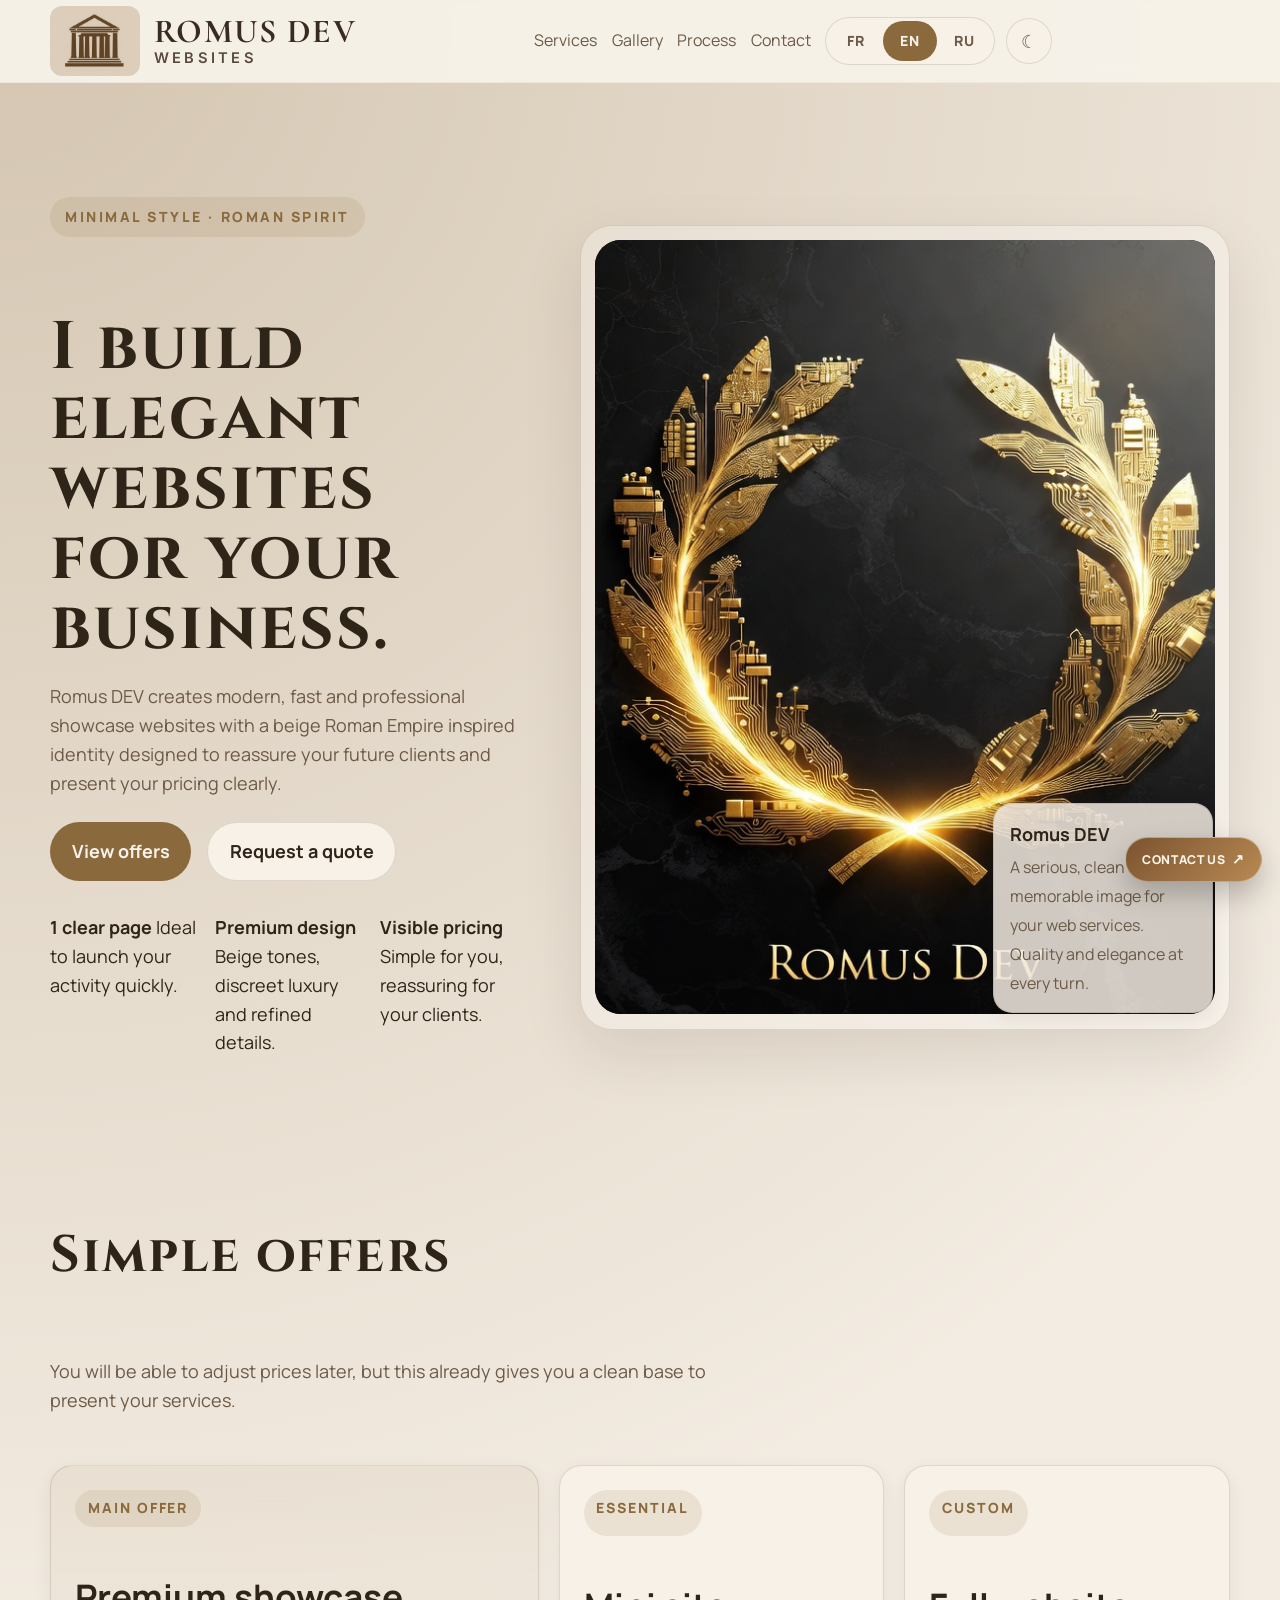
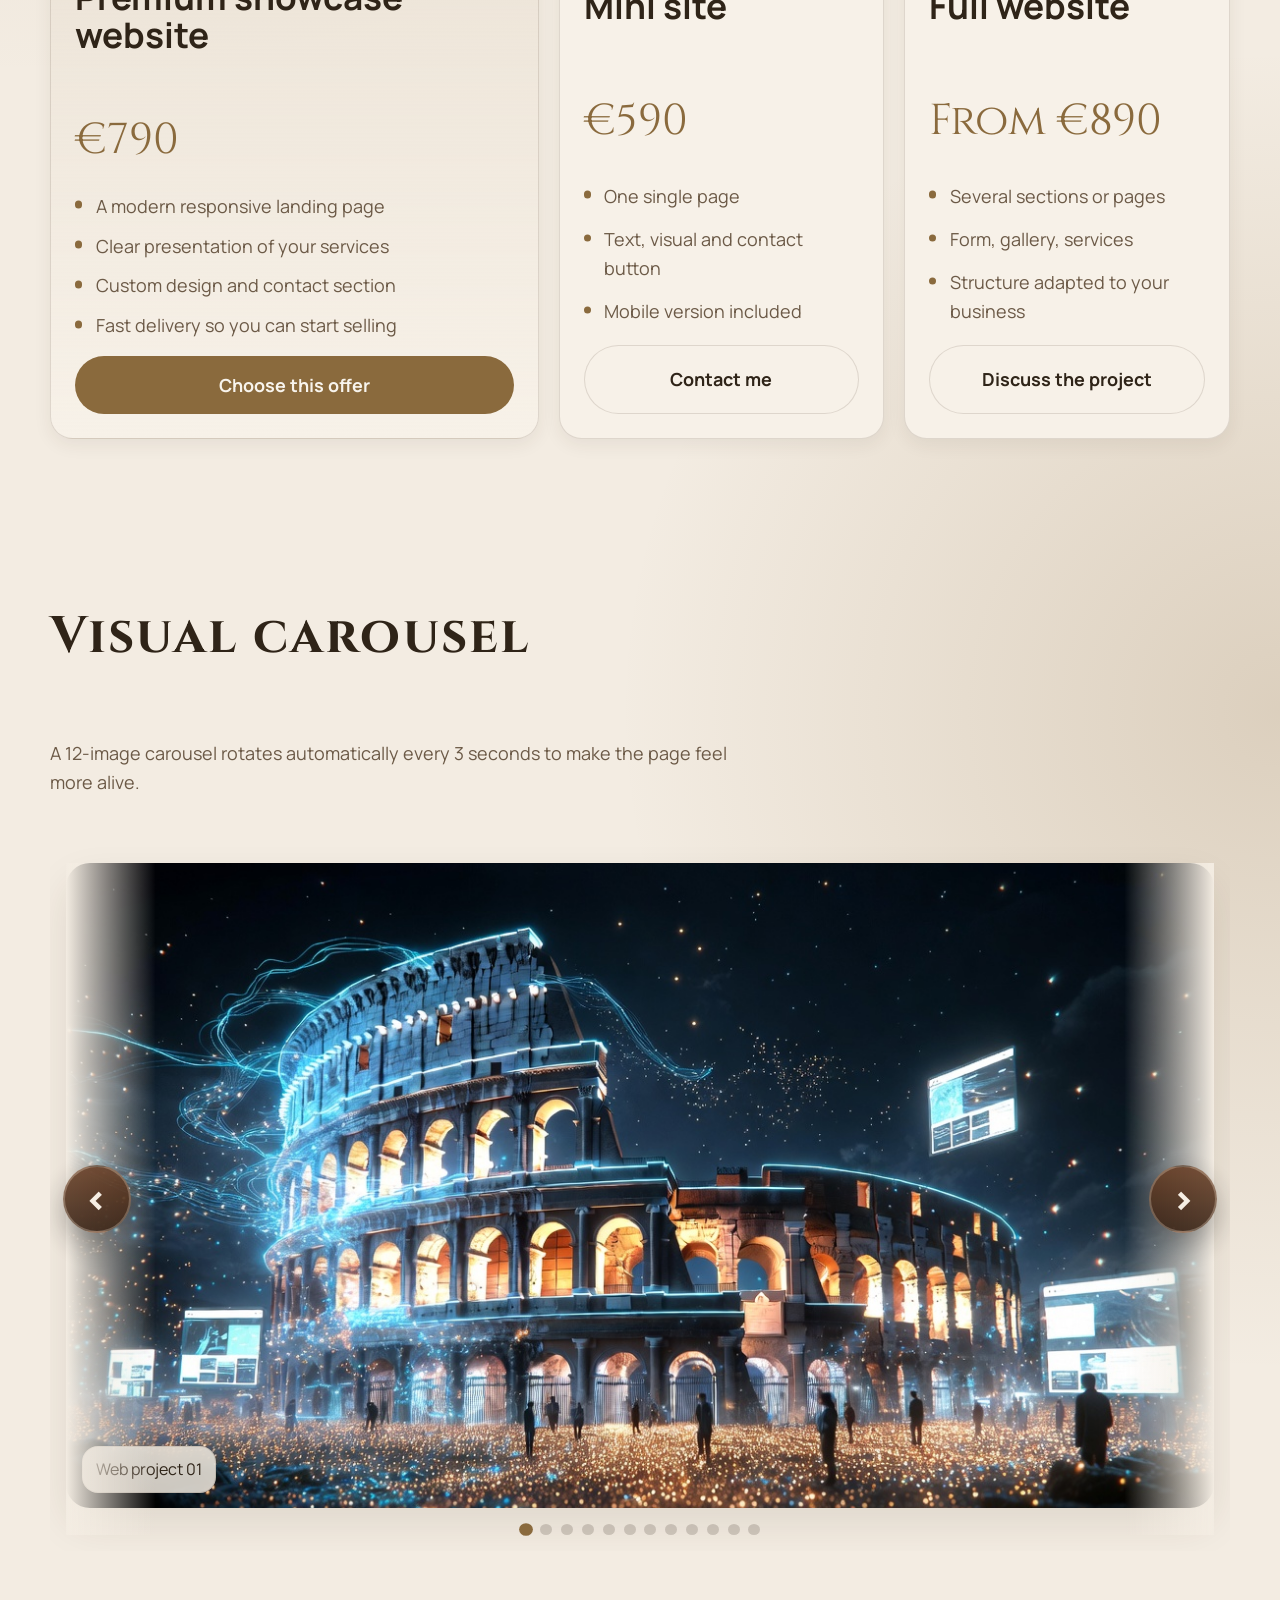
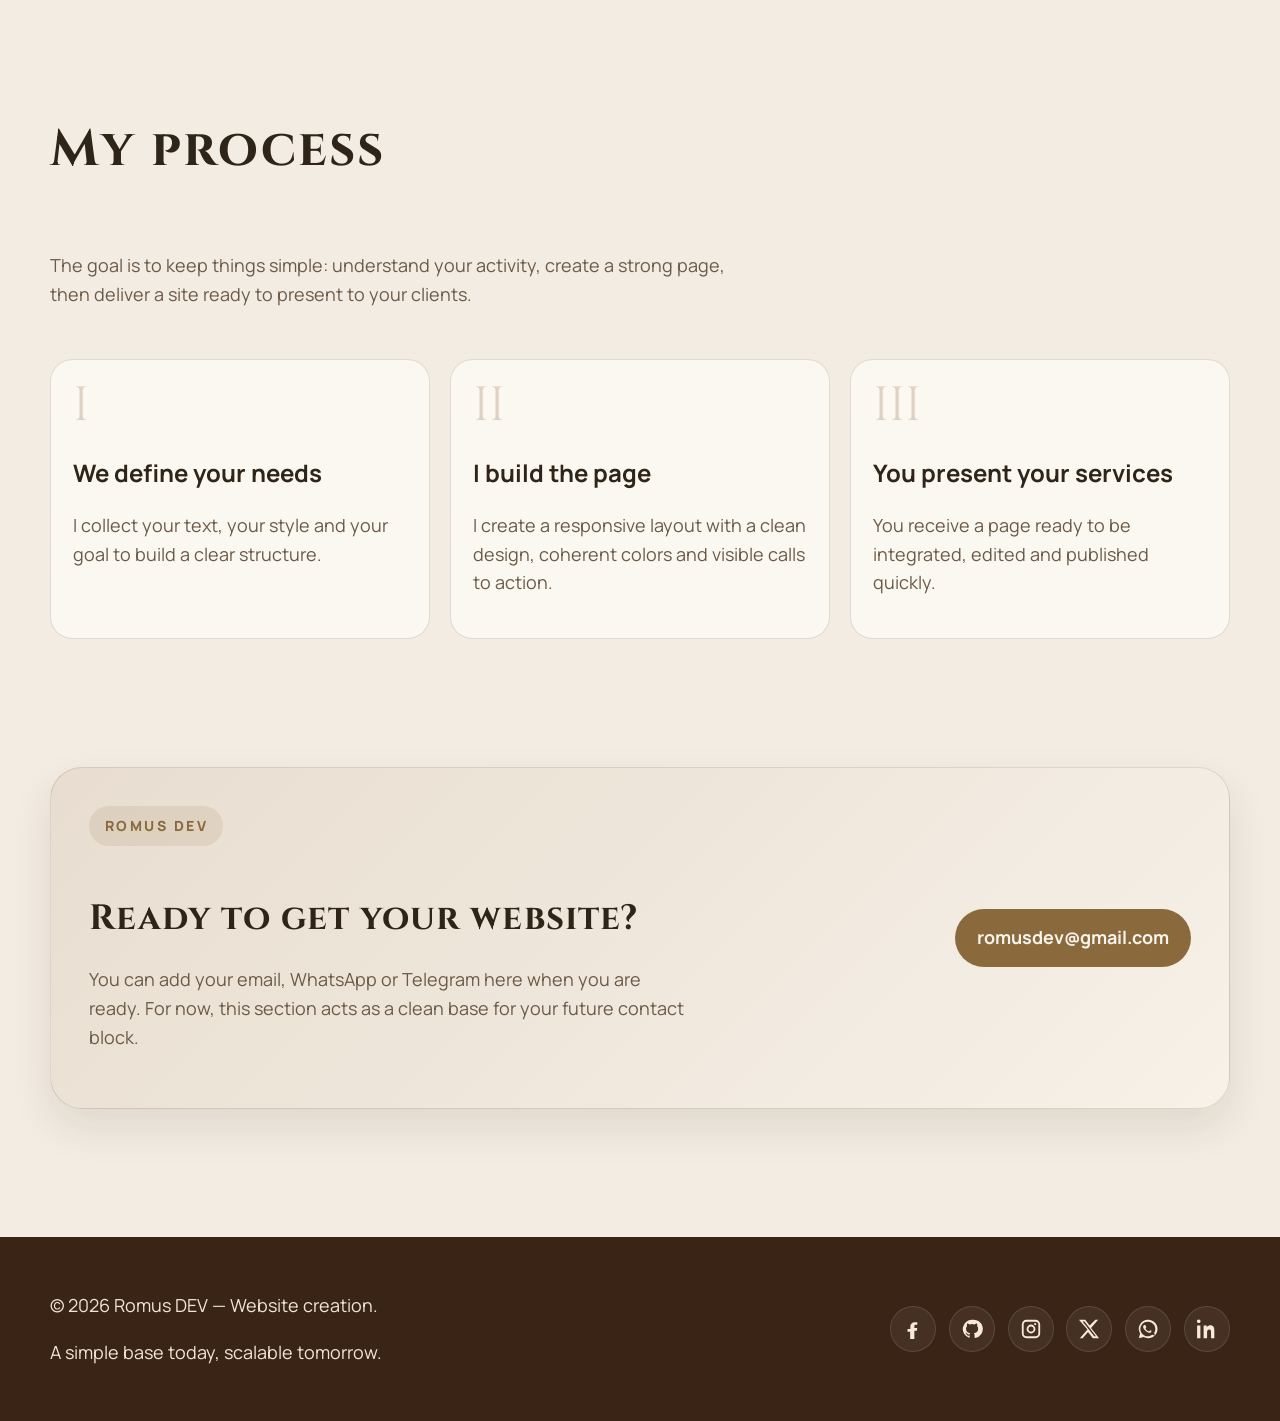
==== commit 4547eddf: "26.04" ====
--- a/index.html
+++ b/index.html
@@ -5,17 +5,19 @@
   <meta charset="UTF-8" />
   <meta name="viewport" content="width=device-width, initial-scale=1.0" />
   <title>Romus DEV</title>
-  <meta
-    name="description"
-    content="Romus DEV crée des sites internet élégants, rapides et modernes pour indépendants, artisans et petites entreprises."
-  />
+  <meta name="description"
+    content="Romus DEV crée des sites internet élégants, rapides et modernes pour indépendants, artisans et petites entreprises." />
 
   <link rel="preconnect" href="https://fonts.googleapis.com">
   <link rel="preconnect" href="https://fonts.gstatic.com" crossorigin>
   <link
     href="https://fonts.googleapis.com/css2?family=Cinzel:wght@500;600;700&family=Manrope:wght@400;500;600;700;800&display=swap"
-    rel="stylesheet"
-  >
+    rel="stylesheet">
+  <link rel="preconnect" href="https://fonts.googleapis.com">
+  <link rel="preconnect" href="https://fonts.gstatic.com" crossorigin>
+  <link
+    href="https://fonts.googleapis.com/css2?family=Cormorant+Garamond:wght@600;700&family=Inter:wght@400;500;600;700&display=swap"
+    rel="stylesheet">
 
   <link rel="stylesheet" href="./css/style.css">
 
@@ -26,29 +28,15 @@
 <body>
   <!-- <a href="#contenu" class="skip-link">Aller au contenu</a> -->
 
-  <a
-    href="https://wa.me/+33755097194"
-    class="sticky-contact"
-    aria-label="Contacter via WhatsApp"
-    target="_blank"
-    rel="noopener noreferrer"
-    data-i18n="stickyContact"
-  >
+  <a href="https://wa.me/+33755097194" class="sticky-contact" aria-label="Contacter via WhatsApp" target="_blank"
+    rel="noopener noreferrer" data-i18n="stickyContact">
     Pour contacter
   </a>
 
   <header class="site-header">
     <div class="container nav">
-      <a href="#top" class="brand" aria-label="Romus DEV accueil">
-        <span class="brand-mark" aria-hidden="true">
-          <svg viewBox="0 0 64 64" fill="none" xmlns="http://www.w3.org/2000/svg">
-            <path d="M12 52V22L32 10L52 22V52" stroke="currentColor" stroke-width="3.4" stroke-linecap="round" stroke-linejoin="round" />
-            <path d="M20 52V28H44V52" stroke="currentColor" stroke-width="3.4" stroke-linecap="round" stroke-linejoin="round" />
-            <path d="M18 22H46" stroke="currentColor" stroke-width="3.4" stroke-linecap="round" />
-            <path d="M25 28V52M32 28V52M39 28V52" stroke="currentColor" stroke-width="2.8" stroke-linecap="round" />
-            <path d="M9 52H55" stroke="currentColor" stroke-width="3.4" stroke-linecap="round" />
-          </svg>
-        </span>
+      <a href="./index.html#top" class="brand" aria-label="Romus DEV accueil">
+        <img class="brand-mark" src="img/romus_logo.jpg" alt="Romus Dev logo">
 
         <span class="brand-name">
           <strong>ROMUS DEV</strong>
@@ -69,12 +57,7 @@
             <button class="lang-btn" type="button" data-lang="ru">RU</button>
           </div>
 
-          <button
-            class="theme-toggle"
-            type="button"
-            data-theme-toggle
-            aria-label="Activer le mode sombre"
-          ></button>
+          <button class="theme-toggle" type="button" data-theme-toggle aria-label="Activer le mode sombre"></button>
         </div>
       </nav>
     </div>
@@ -119,25 +102,14 @@
         </div>
 
         <div class="hero-card reveal" aria-hidden="true">
-          <div class="temple">
-            <svg viewBox="0 0 400 500" fill="none" xmlns="http://www.w3.org/2000/svg">
-              <path d="M46 408H354" stroke="currentColor" stroke-width="10" stroke-linecap="round" />
-              <path d="M72 380H328" stroke="currentColor" stroke-width="8" stroke-linecap="round" />
-              <path d="M90 144H310" stroke="currentColor" stroke-width="10" stroke-linecap="round" />
-              <path d="M200 70L332 130H68L200 70Z" fill="currentColor" opacity="0.18" />
-              <path d="M68 130H332" stroke="currentColor" stroke-width="12" stroke-linecap="round" />
-              <path d="M112 144V380" stroke="currentColor" stroke-width="16" stroke-linecap="round" />
-              <path d="M168 144V380" stroke="currentColor" stroke-width="16" stroke-linecap="round" />
-              <path d="M232 144V380" stroke="currentColor" stroke-width="16" stroke-linecap="round" />
-              <path d="M288 144V380" stroke="currentColor" stroke-width="16" stroke-linecap="round" />
-              <path d="M94 96L200 48L306 96" stroke="currentColor" stroke-width="10" stroke-linecap="round" stroke-linejoin="round" />
-            </svg>
+          <div class="hero-image">
+            <img src="img/romusGoldenLogo.jpg" alt="romus_logo">
           </div>
 
           <div class="floating-note">
             <strong>Romus DEV</strong>
             <span data-i18n="floatingNote">
-              Une image sérieuse, propre et mémorable pour vos services web.
+              Une image sérieuse, propre et mémorable pour vos services web. Qualite et élégance au rendez-vous
             </span>
           </div>
         </div>
@@ -158,7 +130,7 @@
           <article class="service-card featured reveal">
             <span class="service-label" data-i18n="plan1Label">Offre principale</span>
             <h3 data-i18n="plan1Title">Site vitrine premium</h3>
-            <div class="price">€490</div>
+            <div class="price">€790</div>
             <ul>
               <li data-i18n="plan1Feat1">Une landing page moderne et responsive</li>
               <li data-i18n="plan1Feat2">Présentation claire de vos services</li>
@@ -171,7 +143,7 @@
           <article class="service-card reveal">
             <span class="service-label" data-i18n="plan2Label">Essentiel</span>
             <h3 data-i18n="plan2Title">Mini site</h3>
-            <div class="price">€290</div>
+            <div class="price">€590</div>
             <ul>
               <li data-i18n="plan2Feat1">Une seule page</li>
               <li data-i18n="plan2Feat2">Texte, visuel, bouton contact</li>
@@ -183,7 +155,7 @@
           <article class="service-card reveal">
             <span class="service-label" data-i18n="plan3Label">Sur mesure</span>
             <h3 data-i18n="plan3Title">Site complet</h3>
-            <div class="price" data-i18n="plan3Price">Dès €890</div>
+            <div class="price" data-i18n="plan3Price">Dès €990</div>
             <ul>
               <li data-i18n="plan3Feat1">Plusieurs sections ou pages</li>
               <li data-i18n="plan3Feat2">Formulaire, galerie, services</li>
@@ -206,58 +178,72 @@
 
         <div class="carousel-shell reveal" aria-roledescription="carousel">
           <div class="carousel-nav" aria-label="Contrôles du carrousel">
-            <button class="carousel-arrow carousel-arrow-prev" type="button" id="prevSlide" aria-label="Image précédente">‹</button>
-            <button class="carousel-arrow carousel-arrow-next" type="button" id="nextSlide" aria-label="Image suivante">›</button>
+            <button class="carousel-arrow carousel-arrow-prev" type="button" id="prevSlide"
+              aria-label="Image précédente">‹</button>
+            <button class="carousel-arrow carousel-arrow-next" type="button" id="nextSlide"
+              aria-label="Image suivante">›</button>
           </div>
 
           <div class="carousel-viewport">
             <div class="carousel-track" id="carouselTrack">
               <figure class="slide">
-                <img src="https://picsum.photos/seed/romus-1/1600/900" alt="Projet web 1" width="1600" height="900" loading="lazy">
+                <img src="img/carroussel1.jpg" alt="Projet web 1" width="1600" height="900"
+                  loading="lazy">
                 <figcaption class="slide-caption" data-i18n="slide1">Projet web 01</figcaption>
               </figure>
               <figure class="slide">
-                <img src="https://picsum.photos/seed/romus-2/1600/900" alt="Projet web 2" width="1600" height="900" loading="lazy">
+                <img src="img/carroussel2.jpg" alt="Projet web 2" width="1600" height="900"
+                  loading="lazy">
                 <figcaption class="slide-caption" data-i18n="slide2">Projet web 02</figcaption>
               </figure>
               <figure class="slide">
-                <img src="https://picsum.photos/seed/romus-3/1600/900" alt="Projet web 3" width="1600" height="900" loading="lazy">
+                <img src="img/carroussel3.jpg" alt="Projet web 3" width="1600" height="900"
+                  loading="lazy">
                 <figcaption class="slide-caption" data-i18n="slide3">Projet web 03</figcaption>
               </figure>
               <figure class="slide">
-                <img src="https://picsum.photos/seed/romus-4/1600/900" alt="Projet web 4" width="1600" height="900" loading="lazy">
+                <img src="img/carroussel4.jpg" alt="Projet web 4" width="1600" height="900"
+                  loading="lazy">
                 <figcaption class="slide-caption" data-i18n="slide4">Projet web 04</figcaption>
               </figure>
               <figure class="slide">
-                <img src="https://picsum.photos/seed/romus-5/1600/900" alt="Projet web 5" width="1600" height="900" loading="lazy">
+                <img src="img/carroussel5.jpg" alt="Projet web 5" width="1600" height="900"
+                  loading="lazy">
                 <figcaption class="slide-caption" data-i18n="slide5">Projet web 05</figcaption>
               </figure>
               <figure class="slide">
-                <img src="https://picsum.photos/seed/romus-6/1600/900" alt="Projet web 6" width="1600" height="900" loading="lazy">
+                <img src="img/carroussel6.jpg" alt="Projet web 6" width="1600" height="900"
+                  loading="lazy">
                 <figcaption class="slide-caption" data-i18n="slide6">Projet web 06</figcaption>
               </figure>
               <figure class="slide">
-                <img src="https://picsum.photos/seed/romus-7/1600/900" alt="Projet web 7" width="1600" height="900" loading="lazy">
+                <img src="img/carroussel7.jpg" alt="Projet web 7" width="1600" height="900"
+                  loading="lazy">
                 <figcaption class="slide-caption" data-i18n="slide7">Projet web 07</figcaption>
               </figure>
               <figure class="slide">
-                <img src="https://picsum.photos/seed/romus-8/1600/900" alt="Projet web 8" width="1600" height="900" loading="lazy">
+                <img src="img/carroussel8.jpg" alt="Projet web 8" width="1600" height="900"
+                  loading="lazy">
                 <figcaption class="slide-caption" data-i18n="slide8">Projet web 08</figcaption>
               </figure>
               <figure class="slide">
-                <img src="https://picsum.photos/seed/romus-9/1600/900" alt="Projet web 9" width="1600" height="900" loading="lazy">
+                <img src="img/carroussel9.jpg" alt="Projet web 9" width="1600" height="900"
+                  loading="lazy">
                 <figcaption class="slide-caption" data-i18n="slide9">Projet web 09</figcaption>
               </figure>
               <figure class="slide">
-                <img src="https://picsum.photos/seed/romus-10/1600/900" alt="Projet web 10" width="1600" height="900" loading="lazy">
+                <img src="img/carroussel10.jpg" alt="Projet web 10" width="1600" height="900"
+                  loading="lazy">
                 <figcaption class="slide-caption" data-i18n="slide10">Projet web 10</figcaption>
               </figure>
               <figure class="slide">
-                <img src="https://picsum.photos/seed/romus-11/1600/900" alt="Projet web 11" width="1600" height="900" loading="lazy">
+                <img src="img/carroussel11.jpg" alt="Projet web 11" width="1600" height="900"
+                  loading="lazy">
                 <figcaption class="slide-caption" data-i18n="slide11">Projet web 11</figcaption>
               </figure>
               <figure class="slide">
-                <img src="https://picsum.photos/seed/romus-12/1600/900" alt="Projet web 12" width="1600" height="900" loading="lazy">
+                <img src="img/carroussel12.jpg" alt="Projet web 12" width="1600" height="900"
+                  loading="lazy">
                 <figcaption class="slide-caption" data-i18n="slide12">Projet web 12</figcaption>
               </figure>
             </div>
@@ -314,8 +300,7 @@
             <div class="eyebrow" style="margin-bottom:1rem" data-i18n="ctaEyebrow">Romus DEV</div>
             <h2
               style="font-family:var(--font-display);font-size:var(--text-xl);margin-bottom:0.8rem;letter-spacing:0.03em"
-              data-i18n="ctaTitle"
-            >
+              data-i18n="ctaTitle">
               Prêt à avoir votre site ?
             </h2>
             <p data-i18n="ctaText">
@@ -339,39 +324,50 @@
         </div>
 
         <div class="footer-social" aria-label="Réseaux sociaux">
-          <a class="social-link" href="https://facebook.com/" target="_blank" rel="noopener noreferrer" aria-label="Facebook">
-            <svg viewBox="0 0 24 24">
-              <path d="M13.5 22v-8h2.7l.4-3.1h-3.1V8.9c0-.9.2-1.5 1.5-1.5h1.7V4.7c-.3 0-1.5-.1-2.8-.1-2.8 0-4.8 1.7-4.8 4.8v2.5H6v3.1h2.9v8h4.6z" />
-            </svg>
-          </a>
-
-          <a class="social-link" href="https://github.com/" target="_blank" rel="noopener noreferrer" aria-label="GitHub">
-            <svg viewBox="0 0 24 24">
-              <path d="M12 2a10 10 0 0 0-3.2 19.5c.5.1.7-.2.7-.5v-1.8c-2.8.6-3.4-1.2-3.4-1.2-.4-1-.9-1.3-.9-1.3-.8-.6.1-.6.1-.6.9.1 1.4.9 1.4.9.8 1.4 2.2 1 2.8.8.1-.6.3-1 .6-1.2-2.2-.3-4.6-1.1-4.6-5.1 0-1.1.4-2.1 1.1-2.8-.1-.3-.5-1.3.1-2.8 0 0 .9-.3 2.8 1.1a9.5 9.5 0 0 1 5.2 0c1.9-1.4 2.8-1.1 2.8-1.1.6 1.5.2 2.5.1 2.8.7.7 1.1 1.7 1.1 2.8 0 4-2.4 4.8-4.6 5.1.3.3.7.9.7 1.9v2.8c0 .3.2.6.7.5A10 10 0 0 0 12 2z" />
-            </svg>
-          </a>
-
-          <a class="social-link" href="https://instagram.com/" target="_blank" rel="noopener noreferrer" aria-label="Instagram">
-            <svg viewBox="0 0 24 24">
-              <path d="M7 2h10a5 5 0 0 1 5 5v10a5 5 0 0 1-5 5H7a5 5 0 0 1-5-5V7a5 5 0 0 1 5-5zm0 2a3 3 0 0 0-3 3v10a3 3 0 0 0 3 3h10a3 3 0 0 0 3-3V7a3 3 0 0 0-3-3H7zm5 3.2A4.8 4.8 0 1 1 7.2 12 4.8 4.8 0 0 1 12 7.2zm0 2A2.8 2.8 0 1 0 14.8 12 2.8 2.8 0 0 0 12 9.2zM17.8 6.6a1.2 1.2 0 1 1-1.2-1.2 1.2 1.2 0 0 1 1.2 1.2z" />
+          <a class="social-link" href="https://facebook.com/" target="_blank" rel="noopener noreferrer"
+            aria-label="Facebook">
+            <svg viewBox="0 0 24 24">
+              <path
+                d="M13.5 22v-8h2.7l.4-3.1h-3.1V8.9c0-.9.2-1.5 1.5-1.5h1.7V4.7c-.3 0-1.5-.1-2.8-.1-2.8 0-4.8 1.7-4.8 4.8v2.5H6v3.1h2.9v8h4.6z" />
+            </svg>
+          </a>
+
+          <a class="social-link" href="https://github.com/" target="_blank" rel="noopener noreferrer"
+            aria-label="GitHub">
+            <svg viewBox="0 0 24 24">
+              <path
+                d="M12 2a10 10 0 0 0-3.2 19.5c.5.1.7-.2.7-.5v-1.8c-2.8.6-3.4-1.2-3.4-1.2-.4-1-.9-1.3-.9-1.3-.8-.6.1-.6.1-.6.9.1 1.4.9 1.4.9.8 1.4 2.2 1 2.8.8.1-.6.3-1 .6-1.2-2.2-.3-4.6-1.1-4.6-5.1 0-1.1.4-2.1 1.1-2.8-.1-.3-.5-1.3.1-2.8 0 0 .9-.3 2.8 1.1a9.5 9.5 0 0 1 5.2 0c1.9-1.4 2.8-1.1 2.8-1.1.6 1.5.2 2.5.1 2.8.7.7 1.1 1.7 1.1 2.8 0 4-2.4 4.8-4.6 5.1.3.3.7.9.7 1.9v2.8c0 .3.2.6.7.5A10 10 0 0 0 12 2z" />
+            </svg>
+          </a>
+
+          <a class="social-link" href="https://instagram.com/" target="_blank" rel="noopener noreferrer"
+            aria-label="Instagram">
+            <svg viewBox="0 0 24 24">
+              <path
+                d="M7 2h10a5 5 0 0 1 5 5v10a5 5 0 0 1-5 5H7a5 5 0 0 1-5-5V7a5 5 0 0 1 5-5zm0 2a3 3 0 0 0-3 3v10a3 3 0 0 0 3 3h10a3 3 0 0 0 3-3V7a3 3 0 0 0-3-3H7zm5 3.2A4.8 4.8 0 1 1 7.2 12 4.8 4.8 0 0 1 12 7.2zm0 2A2.8 2.8 0 1 0 14.8 12 2.8 2.8 0 0 0 12 9.2zM17.8 6.6a1.2 1.2 0 1 1-1.2-1.2 1.2 1.2 0 0 1 1.2 1.2z" />
             </svg>
           </a>
 
           <a class="social-link" href="https://x.com/" target="_blank" rel="noopener noreferrer" aria-label="X">
             <svg viewBox="0 0 24 24">
-              <path d="M18.9 2H22l-7.8 8.9L23 22h-6.8l-5.3-6.7L5.1 22H2l8.3-9.4L1 2h6.9l4.8 6.1L18.9 2zm-1.2 18h1.9L7 3.9H5L17.7 20z" />
-            </svg>
-          </a>
-
-          <a class="social-link" href="https://wa.me/33600000000" target="_blank" rel="noopener noreferrer" aria-label="WhatsApp">
-            <svg viewBox="0 0 24 24">
-              <path d="M12 2a9.9 9.9 0 0 0-8.6 14.9L2 22l5.3-1.4A10 10 0 1 0 12 2zm0 2a8 8 0 0 1 6.9 12l-.2.3.8 2.9-3-.8-.3.2A8 8 0 1 1 12 4zm4.1 10.1c-.2-.1-1.2-.6-1.4-.7-.2-.1-.4-.1-.6.1-.2.2-.7.7-.8.9-.2.2-.3.2-.6.1-.3-.1-1.1-.4-2-1.2-.7-.6-1.2-1.4-1.3-1.7-.1-.3 0-.4.1-.5.1-.1.2-.3.3-.4.1-.1.1-.2.2-.4.1-.1 0-.3 0-.4 0-.1-.6-1.4-.8-1.9-.2-.5-.4-.4-.6-.4h-.5c-.2 0-.4.1-.6.3-.2.2-.8.8-.8 1.9s.8 2.1.9 2.3c.1.2 1.6 2.5 3.9 3.5.5.2.9.4 1.2.5.5.2 1 .2 1.4.1.4-.1 1.2-.5 1.4-1 .2-.5.2-.9.2-1-.1-.1-.2-.2-.4-.3z" />
-            </svg>
-          </a>
-
-          <a class="social-link" href="https://linkedin.com/" target="_blank" rel="noopener noreferrer" aria-label="LinkedIn">
-            <svg viewBox="0 0 24 24">
-              <path d="M4.98 3.5C4.98 4.6 4.1 5.5 3 5.5S1.02 4.6 1.02 3.5 1.9 1.5 3 1.5 4.98 2.4 4.98 3.5zM1.2 8.2h3.6V22H1.2V8.2zM8.3 8.2h3.4v1.9h.1c.5-.9 1.7-2.1 3.6-2.1 3.9 0 4.6 2.6 4.6 6V22h-3.6v-6.1c0-1.4 0-3.3-2-3.3-2 0-2.3 1.5-2.3 3.2V22H8.3V8.2z" />
+              <path
+                d="M18.9 2H22l-7.8 8.9L23 22h-6.8l-5.3-6.7L5.1 22H2l8.3-9.4L1 2h6.9l4.8 6.1L18.9 2zm-1.2 18h1.9L7 3.9H5L17.7 20z" />
+            </svg>
+          </a>
+
+          <a class="social-link" href="https://wa.me/33600000000" target="_blank" rel="noopener noreferrer"
+            aria-label="WhatsApp">
+            <svg viewBox="0 0 24 24">
+              <path
+                d="M12 2a9.9 9.9 0 0 0-8.6 14.9L2 22l5.3-1.4A10 10 0 1 0 12 2zm0 2a8 8 0 0 1 6.9 12l-.2.3.8 2.9-3-.8-.3.2A8 8 0 1 1 12 4zm4.1 10.1c-.2-.1-1.2-.6-1.4-.7-.2-.1-.4-.1-.6.1-.2.2-.7.7-.8.9-.2.2-.3.2-.6.1-.3-.1-1.1-.4-2-1.2-.7-.6-1.2-1.4-1.3-1.7-.1-.3 0-.4.1-.5.1-.1.2-.3.3-.4.1-.1.1-.2.2-.4.1-.1 0-.3 0-.4 0-.1-.6-1.4-.8-1.9-.2-.5-.4-.4-.6-.4h-.5c-.2 0-.4.1-.6.3-.2.2-.8.8-.8 1.9s.8 2.1.9 2.3c.1.2 1.6 2.5 3.9 3.5.5.2.9.4 1.2.5.5.2 1 .2 1.4.1.4-.1 1.2-.5 1.4-1 .2-.5.2-.9.2-1-.1-.1-.2-.2-.4-.3z" />
+            </svg>
+          </a>
+
+          <a class="social-link" href="https://linkedin.com/" target="_blank" rel="noopener noreferrer"
+            aria-label="LinkedIn">
+            <svg viewBox="0 0 24 24">
+              <path
+                d="M4.98 3.5C4.98 4.6 4.1 5.5 3 5.5S1.02 4.6 1.02 3.5 1.9 1.5 3 1.5 4.98 2.4 4.98 3.5zM1.2 8.2h3.6V22H1.2V8.2zM8.3 8.2h3.4v1.9h.1c.5-.9 1.7-2.1 3.6-2.1 3.9 0 4.6 2.6 4.6 6V22h-3.6v-6.1c0-1.4 0-3.3-2-3.3-2 0-2.3 1.5-2.3 3.2V22H8.3V8.2z" />
             </svg>
           </a>
         </div>
@@ -379,4 +375,5 @@
     </div>
   </footer>
 </body>
+
 </html>
--- a/css/style.css
+++ b/css/style.css
@@ -1,5 +1,10 @@
+/******************************************
+ * 1. VARIABLES & THEME (light / dark)
+ ******************************************/
+
 :root,
 [data-theme="light"] {
+  /* Échelle typographique */
   --text-xs: clamp(0.75rem, 0.7rem + 0.25vw, 0.875rem);
   --text-sm: clamp(0.875rem, 0.8rem + 0.35vw, 1rem);
   --text-base: clamp(1rem, 0.95rem + 0.25vw, 1.125rem);
@@ -8,6 +13,7 @@
   --text-2xl: clamp(2rem, 1.2rem + 2.5vw, 3.5rem);
   --text-3xl: clamp(2.5rem, 1rem + 4vw, 5rem);
 
+  /* Espacements principaux */
   --space-4: 1rem;
   --space-5: 1.25rem;
   --space-6: 1.5rem;
@@ -15,6 +21,7 @@
   --space-10: 2.5rem;
   --space-16: 4rem;
 
+  /* Couleurs surfaces & texte (jour) */
   --color-bg: #f3ece2;
   --color-surface: #f7f1e8;
   --color-surface-2: #fbf7f1;
@@ -26,25 +33,30 @@
   --color-text-muted: #6c5a47;
   --color-text-inverse: #f8f4ed;
 
+  /* Couleurs accent */
   --color-primary: #8a6a3d;
   --color-primary-hover: #6f532d;
   --color-primary-soft: rgba(138, 106, 61, 0.12);
 
+  /* Ombres */
   --shadow-sm: 0 6px 18px rgba(61, 42, 24, 0.07);
   --shadow-md: 0 18px 40px rgba(61, 42, 24, 0.1);
 
+  /* Rayons & transition */
   --radius-lg: 1.4rem;
   --radius-full: 9999px;
-
   --transition: 180ms cubic-bezier(0.16, 1, 0.3, 1);
 
+  /* Typo */
   --font-display: "Cinzel", Georgia, serif;
   --font-body: "Manrope", Arial, sans-serif;
 
+  /* Largeur de contenu */
   --content: 1180px;
 }
 
 [data-theme="dark"] {
+  /* Surfaces & texte (nuit) */
   --color-bg: #120d09;
   --color-surface: #1a130e;
   --color-surface-2: #221913;
@@ -64,6 +76,11 @@
   --shadow-sm: 0 10px 24px rgba(0, 0, 0, 0.24);
   --shadow-md: 0 18px 40px rgba(0, 0, 0, 0.38);
 }
+
+
+/******************************************
+ * 2. RESET & BASE
+ ******************************************/
 
 * {
   box-sizing: border-box;
@@ -87,6 +104,7 @@
     var(--color-bg);
 }
 
+/* On désactive les pseudo-éléments automatiques éventuels */
 body::before,
 body::after,
 .site-header::before,
@@ -119,11 +137,13 @@
   outline-offset: 3px;
 }
 
+/* Conteneur de base */
 .container {
   width: min(calc(100% - 2rem), var(--content));
   margin-inline: auto;
 }
 
+/* Lien d’accès rapide */
 .skip-link {
   position: absolute;
   left: 1rem;
@@ -139,7 +159,10 @@
   top: 1rem;
 }
 
-/* BUTTON CONTACT */
+
+/******************************************
+ * 3. BOUTON CONTACT FLOTTANT
+ ******************************************/
 
 .sticky-contact {
   position: fixed;
@@ -184,7 +207,10 @@
   transform: translateY(0);
 }
 
-/* HEADER */
+
+/******************************************
+ * 4. HEADER & NAVIGATION
+ ******************************************/
 
 .site-header {
   position: fixed;
@@ -198,13 +224,13 @@
   border-bottom: 1px solid rgba(140, 110, 70, 0.08);
 }
 
-/* header plus sombre en mode nuit */
+/* Header plus sombre en mode nuit */
 [data-theme="dark"] .site-header {
   background: rgba(26, 19, 14, 0.96);
   border-bottom-color: rgba(244, 228, 205, 0.16);
 }
 
-/* nav en 3 zones: brand / links / toolbar */
+/* Grille principale nav : brand / liens / toolbar */
 .nav {
   display: grid;
   grid-template-columns: auto 1fr auto;
@@ -213,22 +239,22 @@
   gap: var(--space-4);
 }
 
+/* Logo / marque */
 .brand {
-  display: inline-flex;
+  display: flex;
   align-items: center;
-  gap: 0.9rem;
-  font-weight: 800;
+  gap: 14px;
+  text-decoration: none;
+  color: #3b2d21;
 }
 
 .brand-mark {
-  width: 52px;
-  height: 52px;
-  border-radius: 16px;
-  border: 1px solid var(--color-border);
-  background: linear-gradient(145deg, var(--color-surface-2), var(--color-surface-offset));
-  padding: 0.55rem;
-  box-shadow: var(--shadow-sm);
-  color: var(--color-primary);
+  width: 90px;
+  height: 70px;
+  object-fit: cover;
+  border-radius: 12px;
+  display: block;
+  flex-shrink: 0;
 }
 
 .brand-name {
@@ -238,20 +264,25 @@
 }
 
 .brand-name strong {
-  font-family: var(--font-display);
-  font-size: 1.15rem;
-  letter-spacing: 0.08em;
+  font-family: "Cormorant Garamond", serif;
+  font-size: 2.1rem;
   font-weight: 700;
+  letter-spacing: 0.04em;
+  line-height: 0.9;
+  color: #3a2b20;
 }
 
 .brand-name span {
-  font-size: var(--text-xs);
-  color: var(--color-text-muted);
+  font-family: "Inter", sans-serif;
+  font-size: 0.92rem;
+  font-weight: 600;
+  text-transform: uppercase;
   letter-spacing: 0.22em;
-  text-transform: uppercase;
-}
-
-/* nav-links recentrés dans la colonne centrale */
+  margin-top: 4px;
+  color: #5a4a3e;
+}
+
+/* Liens de navigation */
 .nav-links {
   display: flex;
   align-items: center;
@@ -265,7 +296,7 @@
   font-size: var(--text-sm);
 }
 
-/* toolbar à droite */
+/* Zone outils : langues + switch thème */
 .toolbar {
   display: flex;
   align-items: center;
@@ -274,6 +305,7 @@
   justify-content: flex-end;
 }
 
+/* Sélecteur de langue */
 .lang-switcher {
   display: inline-flex;
   align-items: center;
@@ -300,7 +332,7 @@
   color: var(--color-text-inverse);
 }
 
-/* theme toggle plus lisible + états light/dark */
+/* Bouton thème (jour / nuit) */
 .theme-toggle {
   width: 46px;
   height: 46px;
@@ -339,7 +371,10 @@
   flex-shrink: 0;
 }
 
-/* HERO */
+
+/******************************************
+ * 5. HERO & BOUTONS
+ ******************************************/
 
 .hero {
   padding: clamp(5.6rem, 9vw, 8rem) 0 var(--space-16);
@@ -347,11 +382,12 @@
 
 .hero-grid {
   display: grid;
-  grid-template-columns: 1.1fr 0.9fr;
-  gap: var(--space-8);
+  grid-template-columns: minmax(0, 1fr) minmax(500px, 650px);
+  gap: clamp(2rem, 4vw, 4rem);
   align-items: center;
 }
 
+/* Petit label au-dessus du titre */
 .eyebrow {
   display: inline-flex;
   position: relative;
@@ -369,6 +405,7 @@
   margin-bottom: var(--space-5);
 }
 
+/* Titre hero */
 .hero h1 {
   font-family: var(--font-display);
   font-size: var(--text-3xl);
@@ -378,12 +415,14 @@
   margin-bottom: var(--space-5);
 }
 
+/* Texte hero */
 .hero p {
   max-width: 58ch;
   color: var(--color-text-muted);
   margin-bottom: var(--space-6);
 }
 
+/* Boutons hero */
 .hero-actions {
   display: flex;
   flex-wrap: wrap;
@@ -391,6 +430,14 @@
   margin-bottom: var(--space-8);
 }
 
+/* Grille de petits points (si utilisée) */
+.hero-points {
+  display: grid;
+  grid-template-columns: repeat(3, minmax(0, 1fr));
+  gap: var(--space-4);
+}
+
+/* Boutons génériques */
 .btn {
   min-height: 48px;
   padding: 0.9rem 1.35rem;
@@ -426,73 +473,56 @@
   color: var(--color-text);
 }
 
-.hero-points {
-  display: grid;
-  grid-template-columns: repeat(3, minmax(0, 1fr));
-  gap: var(--space-4);
-}
-
-.point {
-  padding: 1rem 1.1rem;
-  border-radius: var(--radius-lg);
-  background: var(--color-surface);
-  border: 1px solid var(--color-border);
-  box-shadow: var(--shadow-sm);
-}
-
-.point strong {
-  display: block;
-  font-size: var(--text-lg);
-  font-weight: 800;
-}
-
-.point span {
-  color: var(--color-text-muted);
-  font-size: var(--text-sm);
-}
-
-/* HERO CARD */
+
+/******************************************
+ * 6. HERO CARD GÉNÉRIQUE
+ ******************************************/
 
 .hero-card {
   position: relative;
-  padding: 1.35rem;
+  width: 100%;
+  max-width: 760px;
+  justify-self: end;
+  padding: 0.9rem;
   border-radius: 2rem;
-  background: linear-gradient(180deg, var(--color-surface-2), var(--color-surface));
-  border: 1px solid var(--color-border);
-  box-shadow: var(--shadow-md);
+  border: 1px solid rgba(120, 92, 58, 0.18);
+  background: rgba(255, 255, 255, 0.28);
+  box-shadow: 0 24px 60px rgba(35, 22, 10, 0.10);
+}
+
+.hero-card .hero-image {
+  position: relative;
+  width: 100%;
+  aspect-ratio: 4 / 5;
+  border-radius: 1.6rem;
   overflow: hidden;
-}
-
+  background: #111;
+}
+
+.hero-card .hero-image img {
+  position: absolute;
+  inset: 0;
+  width: 100%;
+  height: 100%;
+  object-fit: cover;
+  display: block;
+}
+
+/* Halo dans la carte hero */
 .hero-card::before {
   content: "";
   position: absolute;
-  inset: 1rem 1rem auto auto;
-  width: 160px;
-  height: 160px;
+  top: 1rem;
+  right: 1rem;
+  width: 180px;
+  height: 180px;
   border-radius: 50%;
   background: radial-gradient(circle, rgba(178, 138, 87, 0.18), transparent 68%);
   pointer-events: none;
-}
-
-.temple {
-  aspect-ratio: 4 / 5;
-  border-radius: calc(2rem - 1rem);
-  overflow: hidden;
-  position: relative;
-  background: linear-gradient(180deg, #eadfce, #f8f2e9 42%, #d6c3aa 100%);
-  border: 1px solid rgba(115, 88, 54, 0.14);
-  display: flex;
-  align-items: end;
-  justify-content: center;
-  padding-bottom: 2rem;
-}
-
-.temple svg {
-  width: 82%;
-  color: var(--color-primary);
-  opacity: 0.95;
-}
-
+  z-index: 2;
+}
+
+/* Note flottante en bas de la carte */
 .floating-note {
   position: absolute;
   right: 1rem;
@@ -503,6 +533,7 @@
   padding: 0.95rem 1rem;
   box-shadow: var(--shadow-sm);
   max-width: 220px;
+  z-index: 3;
 }
 
 .floating-note strong {
@@ -515,12 +546,16 @@
   color: var(--color-text-muted);
 }
 
-/* SECTIONS */
+
+/******************************************
+ * 7. SECTIONS GÉNÉRALES
+ ******************************************/
 
 section {
   padding: var(--space-16) 0;
 }
 
+/* Titre + intro de section */
 .section-head {
   display: grid;
   gap: 0.8rem;
@@ -539,7 +574,10 @@
   max-width: 62ch;
 }
 
-/* SERVICES */
+
+/******************************************
+ * 8. SERVICES / CARTES
+ ******************************************/
 
 .services-grid {
   display: grid;
@@ -563,12 +601,11 @@
     color var(--transition);
 }
 
+/* Variante carte mise en avant */
 .service-card.featured {
-  background: linear-gradient(
-    180deg,
-    color-mix(in srgb, var(--color-primary-soft) 70%, var(--color-surface)),
-    var(--color-surface)
-  );
+  background: linear-gradient(180deg,
+      color-mix(in srgb, var(--color-primary-soft) 70%, var(--color-surface)),
+      var(--color-surface));
 }
 
 .service-card:hover {
@@ -579,6 +616,7 @@
   cursor: pointer;
 }
 
+/* Petit label au-dessus du titre */
 .service-label {
   display: inline-flex;
   width: fit-content;
@@ -597,12 +635,14 @@
   line-height: 1.1;
 }
 
+/* Prix éventuel */
 .price {
   font-family: var(--font-display);
   font-size: clamp(2rem, 1.5rem + 1.5vw, 3rem);
   color: var(--color-primary);
 }
 
+/* Liste de points dans la carte */
 .service-card ul {
   list-style: none;
   display: grid;
@@ -629,7 +669,10 @@
   transform: translateY(-50%);
 }
 
-/* CAROUSEL */
+
+/******************************************
+ * 9. CARROUSEL (HOME / GALERIE)
+ ******************************************/
 
 .carousel-shell {
   padding: 1rem;
@@ -663,6 +706,7 @@
   opacity: 1;
 }
 
+/* Flèches de navigation */
 .carousel-nav {
   position: absolute;
   inset: 50% 0 auto 0;
@@ -701,6 +745,7 @@
   border-color: rgba(255, 255, 255, 0.32);
 }
 
+/* Fenêtre / piste */
 .carousel-viewport {
   position: relative;
   border-radius: 1.5rem;
@@ -738,6 +783,7 @@
   object-fit: cover;
 }
 
+/* Légende slide */
 .slide-caption {
   position: absolute;
   left: 1rem;
@@ -752,6 +798,7 @@
   backdrop-filter: blur(8px);
 }
 
+/* Points de pagination */
 .carousel-dots {
   display: flex;
   justify-content: center;
@@ -775,7 +822,10 @@
   transform: scale(1.15);
 }
 
-/* PROCESS */
+
+/******************************************
+ * 10. PROCESS (ÉTAPES MÉTHODE)
+ ******************************************/
 
 .process {
   display: grid;
@@ -807,7 +857,10 @@
   color: var(--color-text-muted);
 }
 
-/* CTA */
+
+/******************************************
+ * 11. CTA (BLOC APPEL À L’ACTION)
+ ******************************************/
 
 .cta-box {
   padding: clamp(1.6rem, 3vw, 2.4rem);
@@ -826,7 +879,10 @@
   max-width: 55ch;
 }
 
-/* FOOTER */
+
+/******************************************
+ * 12. FOOTER
+ ******************************************/
 
 .footer-wrap {
   background: #3a2416;
@@ -877,7 +933,10 @@
   fill: currentColor;
 }
 
-/* REVEAL */
+
+/******************************************
+ * 13. EFFET REVEAL AU SCROLL
+ ******************************************/
 
 .reveal {
   opacity: 0;
@@ -890,7 +949,552 @@
   transform: translateY(0);
 }
 
-/* RESPONSIVE */
+
+/* =========================================================
+   SECTION : CARTE CHEMINÉE
+   Bloc principal de la carte visuelle dans le hero
+========================================================= */
+
+.roman-fireplace-card {
+  position: relative;
+}
+
+
+/* =========================================================
+   SECTION : FOND DE SCÈNE
+   Arrière-plan chaud / sombre de la cheminée
+========================================================= */
+
+.fireplace-scene {
+  position: relative;
+  overflow: hidden;
+  min-height: 520px;
+  border-radius: 1.6rem;
+  background:
+    radial-gradient(circle at 50% 82%, rgba(255, 145, 50, 0.30), transparent 28%),
+    radial-gradient(circle at 50% 28%, rgba(0, 0, 0, 0.28), transparent 48%),
+    linear-gradient(180deg, rgba(28, 18, 14, 0.98) 0%, rgba(56, 33, 21, 0.95) 58%, rgba(92, 60, 36, 0.93) 100%);
+  color: #ba976c;
+}
+
+.fireplace-scene::after {
+  content: "";
+  position: absolute;
+  inset: auto 12% 10% 12%;
+  height: 28%;
+  pointer-events: none;
+  background: radial-gradient(circle at 50% 40%, rgba(255, 153, 61, 0.18), transparent 60%);
+  opacity: 0.9;
+}
+
+.fireplace-svg {
+  display: block;
+  width: 100%;
+  height: 100%;
+}
+
+
+/* =========================================================
+   SECTION : STRUCTURE SVG
+   Cadre, ouverture, bûches
+   IMPORTANT : si tu as remplacé le temple par une vraie
+   cheminée, il faut utiliser .fireplace-frame et
+   .fireplace-opening au lieu de .temple-shell / .hearth-arch
+========================================================= */
+
+.fireplace-frame {
+  opacity: 1;
+}
+
+.fireplace-opening {
+  opacity: 1;
+}
+
+.logs {
+  opacity: 1;
+}
+
+.logs rect {
+  filter: drop-shadow(0 3px 3px rgba(0, 0, 0, 0.16));
+}
+
+
+/* =========================================================
+   SECTION : BRAISES
+   Petits points lumineux au niveau des bûches
+========================================================= */
+
+.embers circle {
+  fill: #9c6a44;
+  opacity: 0.34;
+  transition: fill 260ms ease, opacity 260ms ease, transform 260ms ease;
+}
+
+
+/* =========================================================
+   SECTION : FLAMMES
+   Le feu principal dans le foyer
+========================================================= */
+
+.flames {
+  opacity: 0;
+  transition: opacity 360ms ease;
+}
+
+.flame {
+  transform-box: fill-box;
+  transform-origin: center bottom;
+}
+
+.flame-large {
+  opacity: 0.96;
+  animation: flameDanceLarge 2.5s ease-in-out infinite;
+  transform-box: fill-box;
+  transform-origin: center bottom;
+}
+
+.flame-large-left {
+  animation-delay: 0s;
+  animation: flameLargeLeft 3.1s ease-in-out infinite;
+}
+
+.flame-large-right {
+  opacity: 0.88;
+  animation-delay: 0.15s;
+  animation: flameLargeRight 2.9s ease-in-out infinite;
+}
+
+.flame-back {
+  animation: flameDanceBack 2.7s ease-in-out infinite;
+}
+
+.flame-front {
+  animation: flameDanceFront 2.1s ease-in-out infinite;
+}
+
+
+/* =========================================================
+   SECTION : FUMÉE
+   Cachée par défaut, visible seulement pendant extinction
+========================================================= */
+
+.smoke {
+  opacity: 0;
+  pointer-events: none;
+}
+
+.smoke-puff {
+  fill: #d7d0c8;
+  opacity: 0;
+  transform-box: fill-box;
+  transform-origin: center;
+}
+
+
+/* =========================================================
+   SECTION : ÉTATS THÈME - MODE SOMBRE
+   En dark : feu allumé, fumée cachée
+========================================================= */
+
+html[data-theme="dark"] .fireplace-scene {
+  background:
+    radial-gradient(circle at 50% 80%, rgba(255, 150, 56, 0.34), transparent 26%),
+    radial-gradient(circle at 50% 26%, rgba(0, 0, 0, 0.38), transparent 45%),
+    linear-gradient(180deg, rgba(18, 12, 10, 0.99) 0%, rgba(34, 22, 16, 0.97) 50%, rgba(64, 39, 24, 0.95) 100%);
+}
+
+html[data-theme="dark"] .flames {
+  opacity: 1;
+}
+
+html[data-theme="dark"] .smoke {
+  opacity: 0;
+}
+
+html[data-theme="dark"] .embers circle {
+  fill: #ff9a3d;
+  opacity: 1;
+}
+
+html[data-theme="dark"] .embers circle:nth-child(1) {
+  animation: emberPulse 1.7s ease-in-out infinite;
+}
+
+html[data-theme="dark"] .embers circle:nth-child(2) {
+  animation: emberPulse 2s ease-in-out infinite;
+}
+
+html[data-theme="dark"] .embers circle:nth-child(3) {
+  animation: emberPulse 1.5s ease-in-out infinite;
+}
+
+html[data-theme="dark"] .embers circle:nth-child(4) {
+  animation: emberPulse 2.2s ease-in-out infinite;
+}
+
+html[data-theme="dark"] .embers circle:nth-child(5) {
+  animation: emberPulse 1.8s ease-in-out infinite;
+}
+
+
+/* =========================================================
+   SECTION : ÉTATS THÈME - MODE CLAIR
+   En light : feu éteint, braises faibles
+========================================================= */
+
+html[data-theme="light"] .flames {
+  opacity: 0;
+}
+
+html[data-theme="light"] .embers circle {
+  fill: #8a6140;
+  opacity: 0.18;
+}
+
+html[data-theme="light"] .smoke {
+  opacity: 0;
+}
+
+
+/* =========================================================
+   SECTION : EXTINCTION
+   Quand JS ajoute .is-extinguishing sur la carte,
+   la fumée monte pendant 3 secondes
+========================================================= */
+
+html[data-theme="light"] .roman-fireplace-card.is-extinguishing .smoke {
+  opacity: 1;
+}
+
+html[data-theme="light"] .roman-fireplace-card.is-extinguishing .puff-1 {
+  animation: smokeRise1 3s ease-out forwards;
+}
+
+html[data-theme="light"] .roman-fireplace-card.is-extinguishing .puff-2 {
+  animation: smokeRise2 3s ease-out forwards;
+}
+
+html[data-theme="light"] .roman-fireplace-card.is-extinguishing .puff-3 {
+  animation: smokeRise3 3s ease-out forwards;
+}
+
+/* =========================================================
+   SECTION : NOTE FLOTTANTE
+   Cartouche texte sur la carte cheminée
+========================================================= */
+
+.roman-fireplace-card {
+  position: relative;
+}
+
+.fireplace-scene {
+  position: relative;
+  overflow: hidden;
+  min-height: 520px;
+  border-radius: 1.6rem;
+  background:
+    radial-gradient(circle at 50% 78%, rgba(255, 132, 39, 0.18), transparent 24%),
+    linear-gradient(180deg, rgba(24, 15, 12, 1) 0%, rgba(53, 31, 21, 0.97) 55%, rgba(86, 56, 36, 0.95) 100%);
+  color: #c8a377;
+}
+
+.fireplace-svg {
+  display: block;
+  width: 100%;
+  height: 100%;
+}
+
+.logs rect {
+  opacity: 1;
+}
+
+.flames {
+  opacity: 0;
+  transition: opacity 0.35s ease;
+}
+
+.flame {
+  transform-origin: center bottom;
+}
+
+.flame-large-left {
+  animation: flameSoftLarge 2.8s ease-in-out infinite;
+}
+
+.flame-large-right {
+  animation: flameSoftLarge 2.5s ease-in-out infinite;
+}
+
+.flame-back {
+  animation: flameSoftMedium 2.2s ease-in-out infinite;
+}
+
+.flame-front {
+  animation: flameSoftSmall 1.8s ease-in-out infinite;
+}
+
+.embers circle {
+  fill: #9c6a44;
+  opacity: 0.35;
+  transition: fill 0.25s ease, opacity 0.25s ease;
+}
+
+html[data-theme="dark"] .flames {
+  opacity: 1;
+}
+
+html[data-theme="dark"] .embers circle {
+  fill: #ff9a3d;
+  opacity: 1;
+}
+
+html[data-theme="dark"] .fireplace-scene {
+  background:
+    radial-gradient(circle at 50% 74%, rgba(255, 141, 46, 0.22), transparent 22%),
+    linear-gradient(180deg, rgba(18, 11, 9, 1) 0%, rgba(38, 23, 17, 0.98) 55%, rgba(68, 42, 28, 0.96) 100%);
+}
+
+html[data-theme="light"] .flames {
+  opacity: 0;
+}
+
+html[data-theme="light"] .embers circle {
+  fill: #9c6a44;
+  opacity: 0.28;
+}
+
+html[data-theme="light"] .fireplace-scene {
+  background:
+    radial-gradient(circle at 50% 80%, rgba(190, 140, 92, 0.12), transparent 24%),
+    linear-gradient(180deg, rgba(118, 92, 70, 0.22) 0%, rgba(152, 122, 94, 0.18) 100%);
+}
+
+@keyframes flameSoftLarge {
+
+  0%,
+  100% {
+    transform: translateY(0) scale(1);
+  }
+
+  50% {
+    transform: translateY(-8px) scale(1.04, 1.1);
+  }
+}
+
+@keyframes flameSoftMedium {
+
+  0%,
+  100% {
+    transform: translateY(0) scale(1);
+  }
+
+  50% {
+    transform: translateY(-6px) scale(1.03, 1.08);
+  }
+}
+
+@keyframes flameSoftSmall {
+
+  0%,
+  100% {
+    transform: translateY(0) scale(1);
+  }
+
+  50% {
+    transform: translateY(-4px) scale(1.02, 1.06);
+  }
+}
+
+
+/* =========================================================
+   SECTION : ANIMATIONS
+   Keyframes des flammes, braises et fumée
+========================================================= */
+
+@keyframes flameDanceBack {
+
+  0%,
+  100% {
+    transform: translateY(0) scale(1);
+  }
+
+  25% {
+    transform: translateY(-5px) scale(1.05, 1.1) rotate(-2deg);
+  }
+
+  50% {
+    transform: translateY(-10px) scale(0.98, 1.16) rotate(2deg);
+  }
+
+  75% {
+    transform: translateY(-4px) scale(1.06, 1.04) rotate(-1deg);
+  }
+}
+
+@keyframes flameDanceFront {
+
+  0%,
+  100% {
+    transform: translateY(0) scale(1);
+  }
+
+  30% {
+    transform: translateY(-6px) scale(1.03, 1.12) rotate(2deg);
+  }
+
+  60% {
+    transform: translateY(-11px) scale(0.95, 1.18) rotate(-2deg);
+  }
+}
+
+@keyframes flameDanceLarge {
+
+  0%,
+  100% {
+    transform: translateY(0) scale(1);
+  }
+
+  25% {
+    transform: translateY(-5px) scale(1.03, 1.08) rotate(-1deg);
+  }
+
+  50% {
+    transform: translateY(-9px) scale(0.97, 1.12) rotate(1deg);
+  }
+
+  75% {
+    transform: translateY(-4px) scale(1.04, 1.05) rotate(-0.5deg);
+  }
+}
+
+@keyframes emberPulse {
+
+  0%,
+  100% {
+    opacity: 0.7;
+    transform: scale(1);
+  }
+
+  50% {
+    opacity: 1;
+    transform: scale(1.18);
+  }
+}
+
+@keyframes smokeRise1 {
+  0% {
+    opacity: 0.24;
+    transform: translateY(0) translateX(0) scale(0.92);
+  }
+
+  100% {
+    opacity: 0;
+    transform: translateY(-74px) translateX(-10px) scale(1.55);
+  }
+}
+
+@keyframes smokeRise2 {
+  0% {
+    opacity: 0.22;
+    transform: translateY(0) translateX(0) scale(0.98);
+  }
+
+  100% {
+    opacity: 0;
+    transform: translateY(-100px) translateX(13px) scale(1.9);
+  }
+}
+
+@keyframes smokeRise3 {
+  0% {
+    opacity: 0.18;
+    transform: translateY(0) translateX(0) scale(1);
+  }
+
+  100% {
+    opacity: 0;
+    transform: translateY(-116px) translateX(-4px) scale(2.05);
+  }
+}
+
+
+/* =========================================================
+   SECTION : RESPONSIVE TABLETTE
+========================================================= */
+
+@media (max-width: 1024px) {
+  .fireplace-scene {
+    min-height: 460px;
+  }
+}
+
+
+/* =========================================================
+   SECTION : RESPONSIVE MOBILE
+========================================================= */
+
+@media (max-width: 760px) {
+  .fireplace-scene {
+    min-height: 380px;
+    border-radius: 1.3rem;
+  }
+
+  .roman-fireplace-card .floating-note {
+    right: 0.85rem;
+    bottom: 0.85rem;
+    max-width: 180px;
+    padding: 0.8rem 0.9rem;
+  }
+}
+
+@media (max-width: 480px) {
+  .fireplace-scene {
+    min-height: 340px;
+  }
+
+  .roman-fireplace-card .floating-note {
+    position: static;
+    margin-top: 0.8rem;
+    max-width: 100%;
+  }
+}
+
+
+/* =========================================================
+   SECTION : ACCESSIBILITÉ / REDUCED MOTION
+========================================================= */
+
+@media (prefers-reduced-motion: reduce) {
+
+  .flame-back,
+  .flame-front,
+  .embers circle,
+  .puff-1,
+  .puff-2,
+  .puff-3 {
+    animation: none !important;
+  }
+
+  .flames,
+  .embers circle,
+  .smoke {
+    transition: none !important;
+  }
+
+  html[data-theme="dark"] .flames {
+    opacity: 1;
+  }
+
+  html[data-theme="light"] .smoke {
+    opacity: 0.25;
+  }
+}
+
+
+/******************************************
+ * 15. RESPONSIVE GLOBAL
+ ******************************************/
+
 @media (max-width: 1280px) {
   .sticky-contact {
     top: auto;
@@ -902,6 +1506,7 @@
 }
 
 @media (max-width: 1024px) {
+
   .hero-grid,
   .services-grid,
   .cta-box,
@@ -951,6 +1556,8 @@
 }
 
 @media (max-width: 760px) {
+
+  /* On cache les liens simples, on garde éventuelle nav-cta */
   .nav-links a:not(.nav-cta) {
     display: none;
   }
@@ -1040,6 +1647,7 @@
   }
 }
 
+/* Réduction des animations globales si prefers-reduced-motion */
 @media (prefers-reduced-motion: reduce) {
   html {
     scroll-behavior: auto;
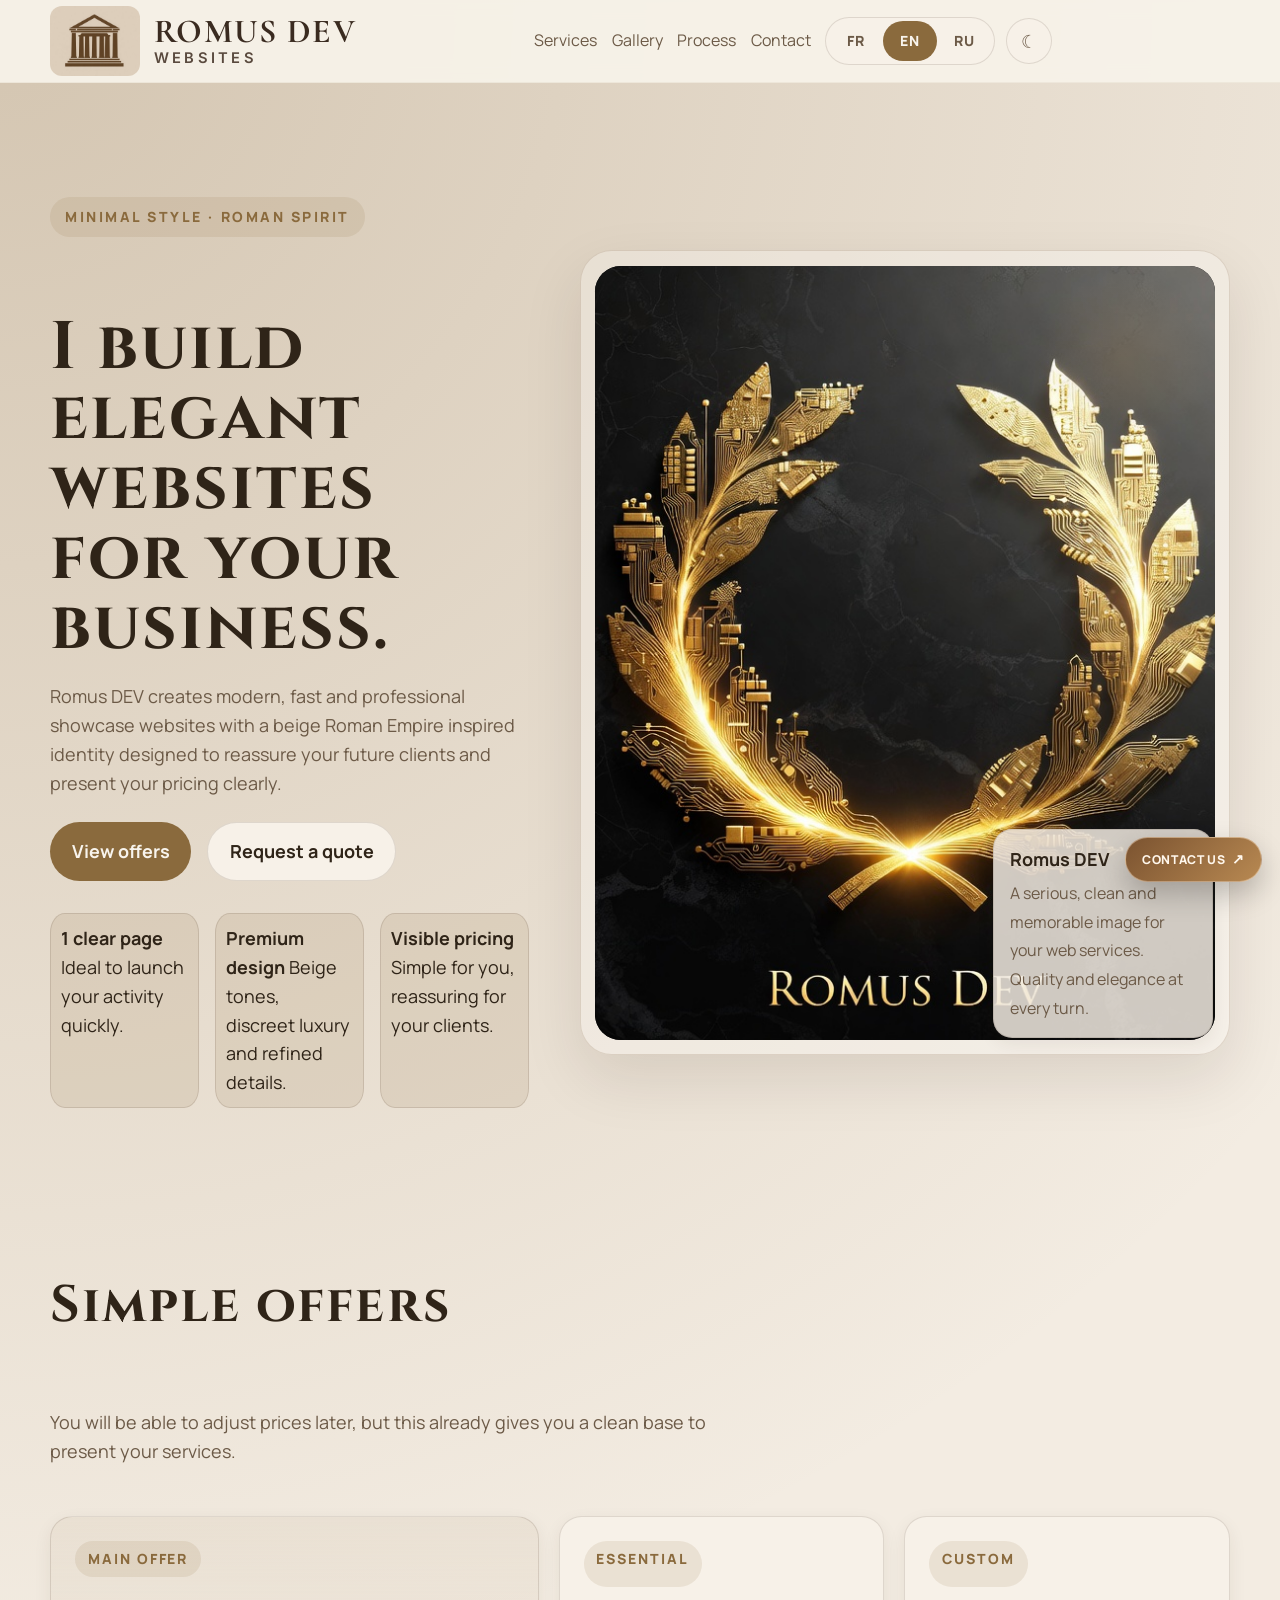
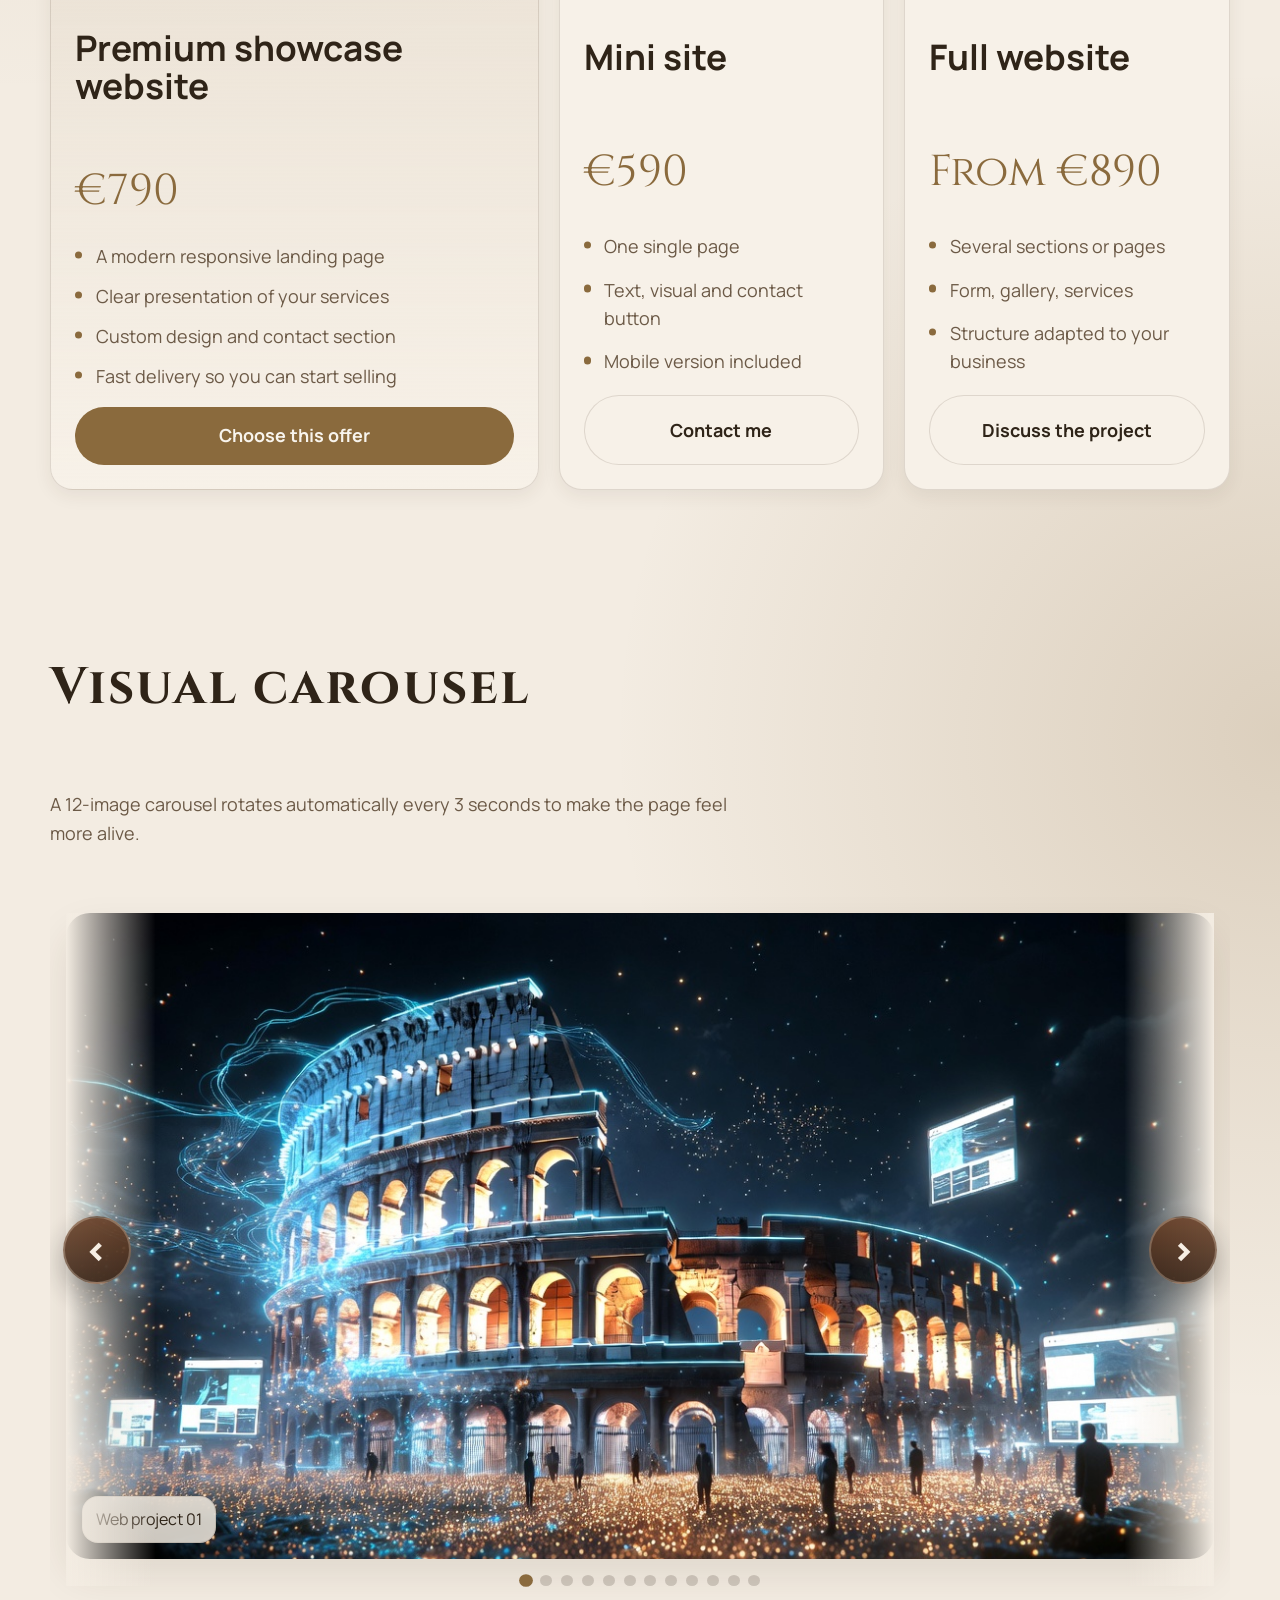
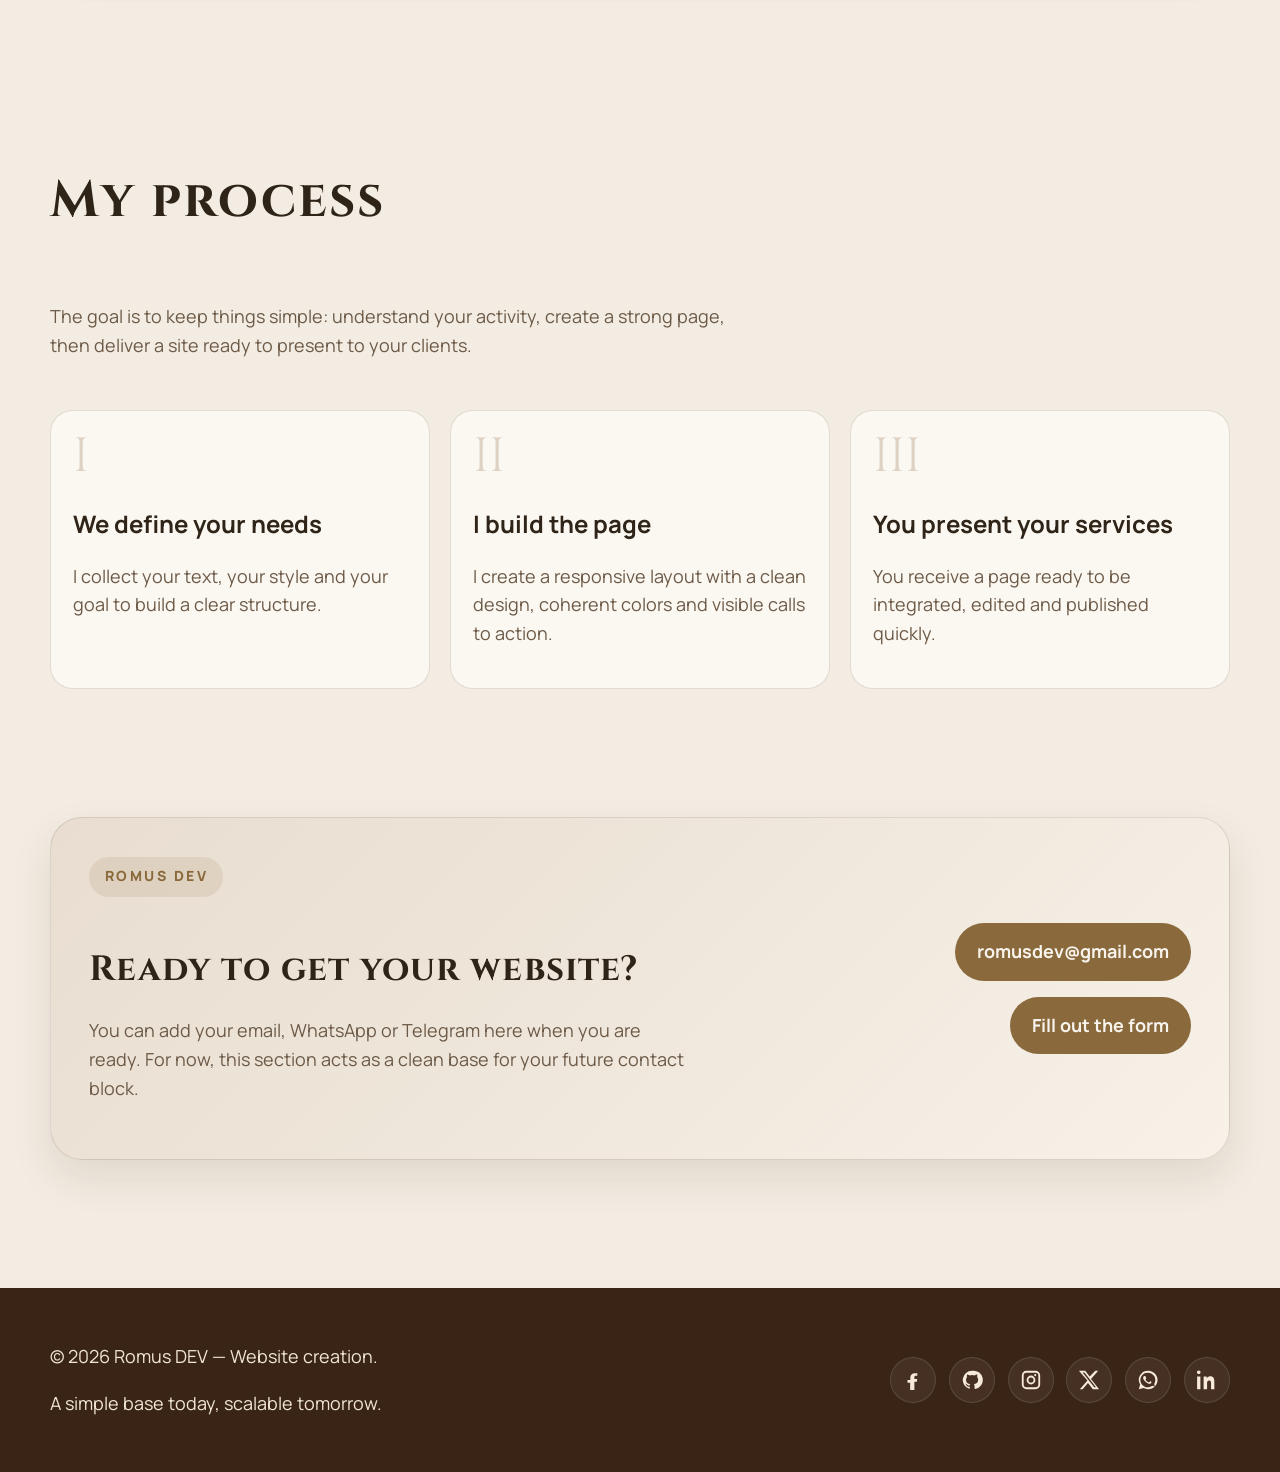
==== commit 8d3563da: "30.04" ====
--- a/index.html
+++ b/index.html
@@ -187,63 +187,51 @@
           <div class="carousel-viewport">
             <div class="carousel-track" id="carouselTrack">
               <figure class="slide">
-                <img src="img/carroussel1.jpg" alt="Projet web 1" width="1600" height="900"
-                  loading="lazy">
+                <img src="img/carroussel1.jpg" alt="Projet web 1" width="1600" height="900" loading="lazy">
                 <figcaption class="slide-caption" data-i18n="slide1">Projet web 01</figcaption>
               </figure>
               <figure class="slide">
-                <img src="img/carroussel2.jpg" alt="Projet web 2" width="1600" height="900"
-                  loading="lazy">
+                <img src="img/carroussel2.jpg" alt="Projet web 2" width="1600" height="900" loading="lazy">
                 <figcaption class="slide-caption" data-i18n="slide2">Projet web 02</figcaption>
               </figure>
               <figure class="slide">
-                <img src="img/carroussel3.jpg" alt="Projet web 3" width="1600" height="900"
-                  loading="lazy">
+                <img src="img/carroussel3.jpg" alt="Projet web 3" width="1600" height="900" loading="lazy">
                 <figcaption class="slide-caption" data-i18n="slide3">Projet web 03</figcaption>
               </figure>
               <figure class="slide">
-                <img src="img/carroussel4.jpg" alt="Projet web 4" width="1600" height="900"
-                  loading="lazy">
+                <img src="img/carroussel4.jpg" alt="Projet web 4" width="1600" height="900" loading="lazy">
                 <figcaption class="slide-caption" data-i18n="slide4">Projet web 04</figcaption>
               </figure>
               <figure class="slide">
-                <img src="img/carroussel5.jpg" alt="Projet web 5" width="1600" height="900"
-                  loading="lazy">
+                <img src="img/carroussel5.jpg" alt="Projet web 5" width="1600" height="900" loading="lazy">
                 <figcaption class="slide-caption" data-i18n="slide5">Projet web 05</figcaption>
               </figure>
               <figure class="slide">
-                <img src="img/carroussel6.jpg" alt="Projet web 6" width="1600" height="900"
-                  loading="lazy">
+                <img src="img/carroussel6.jpg" alt="Projet web 6" width="1600" height="900" loading="lazy">
                 <figcaption class="slide-caption" data-i18n="slide6">Projet web 06</figcaption>
               </figure>
               <figure class="slide">
-                <img src="img/carroussel7.jpg" alt="Projet web 7" width="1600" height="900"
-                  loading="lazy">
+                <img src="img/carroussel7.jpg" alt="Projet web 7" width="1600" height="900" loading="lazy">
                 <figcaption class="slide-caption" data-i18n="slide7">Projet web 07</figcaption>
               </figure>
               <figure class="slide">
-                <img src="img/carroussel8.jpg" alt="Projet web 8" width="1600" height="900"
-                  loading="lazy">
+                <img src="img/carroussel8.jpg" alt="Projet web 8" width="1600" height="900" loading="lazy">
                 <figcaption class="slide-caption" data-i18n="slide8">Projet web 08</figcaption>
               </figure>
               <figure class="slide">
-                <img src="img/carroussel9.jpg" alt="Projet web 9" width="1600" height="900"
-                  loading="lazy">
+                <img src="img/carroussel9.jpg" alt="Projet web 9" width="1600" height="900" loading="lazy">
                 <figcaption class="slide-caption" data-i18n="slide9">Projet web 09</figcaption>
               </figure>
               <figure class="slide">
-                <img src="img/carroussel10.jpg" alt="Projet web 10" width="1600" height="900"
-                  loading="lazy">
+                <img src="img/carroussel10.jpg" alt="Projet web 10" width="1600" height="900" loading="lazy">
                 <figcaption class="slide-caption" data-i18n="slide10">Projet web 10</figcaption>
               </figure>
               <figure class="slide">
-                <img src="img/carroussel11.jpg" alt="Projet web 11" width="1600" height="900"
-                  loading="lazy">
+                <img src="img/carroussel11.jpg" alt="Projet web 11" width="1600" height="900" loading="lazy">
                 <figcaption class="slide-caption" data-i18n="slide11">Projet web 11</figcaption>
               </figure>
               <figure class="slide">
-                <img src="img/carroussel12.jpg" alt="Projet web 12" width="1600" height="900"
-                  loading="lazy">
+                <img src="img/carroussel12.jpg" alt="Projet web 12" width="1600" height="900" loading="lazy">
                 <figcaption class="slide-caption" data-i18n="slide12">Projet web 12</figcaption>
               </figure>
             </div>
@@ -309,7 +297,12 @@
             </p>
           </div>
 
-          <a href="mailto:romusdev@gmail.com" class="btn btn-primary">romusdev@gmail.com</a>
+          <div class="cta-actions">
+            <a href="mailto:romusdev@gmail.com" class="btn btn-primary">romusdev@gmail.com</a>
+            <a href="#form" class="btn btn-primary" data-i18n="ctaFormButton">
+              Remplir le formulaire
+            </a>
+          </div>
         </div>
       </div>
     </section>
--- a/css/style.css
+++ b/css/style.css
@@ -437,6 +437,13 @@
   gap: var(--space-4);
 }
 
+.point{
+  border-radius: 10%;
+  padding: 10px;
+  border: solid 1px var(--color-border);
+  background: var(--color-primary-soft);
+}
+
 /* Boutons génériques */
 .btn {
   min-height: 48px;
@@ -555,6 +562,215 @@
   padding: var(--space-16) 0;
 }
 
+/* =========================
+   CONTACT FORM — VERTICAL
+========================= */
+
+.contact-section {
+  padding: clamp(4rem, 8vw, 7rem) 0;
+}
+
+.contact-intro {
+  max-width: 760px;
+  margin: 0 auto var(--space-8);
+}
+
+.contact-intro h1,
+.contact-intro h2 {
+  font-family: var(--font-display);
+  font-size: clamp(2.4rem, 4vw, 4.6rem);
+  line-height: 1.02;
+  letter-spacing: 0.03em;
+  margin-bottom: 1.2rem;
+  color: var(--color-text);
+}
+
+.contact-intro p {
+  max-width: 60ch;
+  font-size: var(--text-lg);
+  color: var(--color-text-muted);
+}
+
+.contact-form-wrap {
+  max-width: 760px;
+  margin: 0 auto;
+}
+
+.contact-form {
+  display: grid;
+  gap: 1.25rem;
+  padding: clamp(1.5rem, 3vw, 2.5rem);
+  border-radius: 2rem;
+  background: linear-gradient(180deg, var(--color-surface-2), var(--color-surface));
+  border: 1px solid var(--color-border);
+  box-shadow: var(--shadow-md);
+}
+
+.form-row {
+  display: grid;
+  gap: 0.65rem;
+}
+
+.form-row label {
+  font-size: var(--text-sm);
+  font-weight: 800;
+  letter-spacing: 0.03em;
+  color: var(--color-text);
+}
+
+.contact-form input,
+.contact-form textarea,
+.contact-form select {
+  width: 100%;
+  border: 1px solid var(--color-border);
+  border-radius: 1.15rem;
+  background: color-mix(in srgb, var(--color-surface-2) 72%, white 28%);
+  color: var(--color-text);
+  font-family: var(--font-body);
+  font-size: 1rem;
+  padding: 1rem 1.1rem;
+  outline: none;
+  transition:
+    border-color var(--transition),
+    box-shadow var(--transition),
+    background var(--transition),
+    transform var(--transition);
+}
+
+.contact-form input::placeholder,
+.contact-form textarea::placeholder {
+  color: color-mix(in srgb, var(--color-text-muted) 80%, transparent);
+}
+
+.contact-form input:hover,
+.contact-form textarea:hover,
+.contact-form select:hover {
+  border-color: color-mix(in srgb, var(--color-primary) 35%, var(--color-border));
+}
+
+.contact-form input:focus,
+.contact-form textarea:focus,
+.contact-form select:focus {
+  border-color: color-mix(in srgb, var(--color-primary) 70%, var(--color-border));
+  box-shadow: 0 0 0 4px color-mix(in srgb, var(--color-primary) 14%, transparent);
+  background: var(--color-surface-2);
+}
+
+.contact-form textarea {
+  min-height: 220px;
+  resize: vertical;
+  line-height: 1.65;
+}
+
+.contact-form .form-help {
+  margin-top: -0.1rem;
+  font-size: var(--text-xs);
+  color: var(--color-text-muted);
+}
+
+.contact-submit {
+  margin-top: 0.4rem;
+}
+
+.contact-submit .btn,
+.contact-submit button,
+.contact-form button[type="submit"] {
+  width: 100%;
+  min-height: 60px;
+  border-radius: 999px;
+  padding: 1rem 1.4rem;
+  font-size: 1rem;
+  font-weight: 800;
+  letter-spacing: 0.02em;
+  background: linear-gradient(135deg, #8d6a3d, #a77a43);
+  color: #fff7ec;
+  border: 1px solid rgba(255, 237, 214, 0.35);
+  box-shadow: 0 14px 30px rgba(77, 52, 28, 0.18);
+  transition:
+    transform var(--transition),
+    box-shadow var(--transition),
+    background var(--transition);
+}
+
+.contact-submit .btn:hover,
+.contact-submit button:hover,
+.contact-form button[type="submit"]:hover {
+  transform: translateY(-2px);
+  background: linear-gradient(135deg, #77552f, #956736);
+  box-shadow: 0 18px 34px rgba(77, 52, 28, 0.24);
+}
+
+.contact-submit .btn:active,
+.contact-submit button:active,
+.contact-form button[type="submit"]:active {
+  transform: translateY(0);
+}
+
+/* Optionnel : petite ligne premium en haut de la carte */
+.contact-form::before {
+  content: "";
+  display: block;
+  width: 84px;
+  height: 4px;
+  border-radius: 999px;
+  background: linear-gradient(90deg, var(--color-primary), transparent);
+  margin-bottom: 0.2rem;
+}
+
+/* DARK MODE */
+[data-theme="dark"] .contact-form {
+  background: linear-gradient(180deg, var(--color-surface-2), var(--color-surface));
+  border-color: rgba(244, 228, 205, 0.12);
+}
+
+[data-theme="dark"] .contact-form input,
+[data-theme="dark"] .contact-form textarea,
+[data-theme="dark"] .contact-form select {
+  background: #241b15;
+  color: var(--color-text);
+  border-color: rgba(244, 228, 205, 0.14);
+}
+
+[data-theme="dark"] .contact-form input::placeholder,
+[data-theme="dark"] .contact-form textarea::placeholder {
+  color: rgba(242, 231, 216, 0.55);
+}
+
+[data-theme="dark"] .contact-form input:focus,
+[data-theme="dark"] .contact-form textarea:focus,
+[data-theme="dark"] .contact-form select:focus {
+  background: #2b2018;
+  border-color: rgba(215, 176, 122, 0.5);
+  box-shadow: 0 0 0 4px rgba(215, 176, 122, 0.12);
+}
+
+/* RESPONSIVE */
+@media (max-width: 760px) {
+  .contact-intro h1,
+  .contact-intro h2 {
+    font-size: clamp(2rem, 8vw, 3rem);
+  }
+
+  .contact-intro p {
+    font-size: var(--text-base);
+  }
+
+  .contact-form {
+    padding: 1.25rem;
+    border-radius: 1.5rem;
+  }
+
+  .contact-form textarea {
+    min-height: 180px;
+  }
+
+  .contact-submit .btn,
+  .contact-submit button,
+  .contact-form button[type="submit"] {
+    min-height: 56px;
+  }
+}
+
 /* Titre + intro de section */
 .section-head {
   display: grid;
@@ -574,6 +790,314 @@
   max-width: 62ch;
 }
 
+/* =========================
+   ROULEAU ROMAIN ANIMÉ
+   ========================= */
+
+.hero-image {
+  display: flex;
+  align-items: center;
+  justify-content: center;
+  min-height: 520px;
+  padding: 2.5rem;
+  position: relative;
+  isolation: isolate;
+}
+
+.roman-scroll {
+  position: relative;
+  z-index: 2;
+  width: min(100%, 520px);      /* avant: 460px */
+  aspect-ratio: 5 / 5.6;        /* un peu plus "carré" pour gagner en hauteur visible */
+  display: flex;
+  flex-direction: column;
+  align-items: center;
+  justify-content: center;
+  filter: drop-shadow(0 20px 40px rgba(43, 26, 12, 0.20));
+}
+
+/* Barres en bois */
+
+.scroll-rod {
+  position: relative;
+  width: 92%;
+  height: 40px;
+  border-radius: 999px;
+  background: linear-gradient(180deg, #9b7654 0%, #7d5c3e 45%, #60452f 100%);
+  box-shadow:
+    inset 0 2px 3px rgba(255, 245, 230, 0.22),
+    inset 0 -3px 4px rgba(59, 33, 17, 0.28),
+    0 6px 12px rgba(58, 34, 17, 0.16);
+  z-index: 3;
+  animation: rod-breathe 5s ease-in-out infinite;
+}
+
+.scroll-rod-top {
+  transform: translateY(14px);
+}
+
+.scroll-rod-bottom {
+  transform: translateY(-14px);
+}
+
+.rod-cap {
+  position: absolute;
+  top: 50%;
+  width: 22px;
+  height: 22px;
+  border-radius: 50%;
+  background:
+    radial-gradient(circle at 35% 35%, #c79b6e 0%, #936b47 48%, #5e412c 100%);
+  transform: translateY(-50%);
+  box-shadow:
+    0 0 0 4px rgba(118, 84, 56, 0.85),
+    0 3px 6px rgba(45, 26, 13, 0.18);
+}
+
+.rod-cap-left {
+  left: -10px;
+}
+
+.rod-cap-right {
+  right: -10px;
+}
+
+/* Feuille parchemin */
+
+.scroll-sheet {
+  position: relative;
+  width: 88%;                   /* avant: 84% -> feuille plus large */
+  height: 420px;                /* avant: 360px -> plus haute */
+  margin: -2px 0;
+  background: linear-gradient(180deg, #f4ead8 0%, #eadabd 52%, #dec7a3 100%);
+  border-left: 1px solid rgba(121, 87, 56, 0.18);
+  border-right: 1px solid rgba(121, 87, 56, 0.18);
+  overflow: hidden;
+  z-index: 2;
+  transform-origin: center top;
+  animation: scroll-open-close 8s ease-in-out infinite;
+  box-shadow:
+    inset 0 0 32px rgba(145, 108, 67, 0.16),
+    inset 0 12px 22px rgba(255, 250, 240, 0.18),
+    inset 0 -12px 18px rgba(116, 78, 46, 0.10);
+}
+
+.scroll-sheet::before,
+.scroll-sheet::after {
+  content: "";
+  position: absolute;
+  left: 0;
+  width: 100%;
+  height: 42px;
+  pointer-events: none;
+  z-index: 2;
+}
+
+.scroll-sheet::before {
+  top: 0;
+  background: linear-gradient(180deg, rgba(124, 86, 53, 0.18), transparent);
+}
+
+.scroll-sheet::after {
+  bottom: 0;
+  background: linear-gradient(0deg, rgba(124, 86, 53, 0.18), transparent);
+}
+
+/* Contenu intérieur */
+
+.scroll-sheet-inner {
+  position: absolute;
+  inset: 38px 28px;
+  display: flex;
+  flex-direction: column;
+  gap: 16px;
+  opacity: 0.92;
+}
+
+.scroll-title {
+  margin: 0 0 0.75rem;
+  text-align: center;
+  font-size: 1.25rem;
+  line-height: 1.3;
+  letter-spacing: 0.04em;
+  color: #5f4028;
+  font-weight: 700;
+  font-family: "Georgia", "Times New Roman", serif;
+}
+
+.scroll-line {
+  display: block;
+  height: 8px;
+  width: 100%;
+  border-radius: 999px;
+  background: linear-gradient(90deg, #8d6847 0%, #6c4b30 100%);
+  opacity: 0.58;
+}
+
+.scroll-line.short {
+  width: 66%;
+}
+
+.scroll-line.medium {
+  width: 82%;
+}
+
+/* Animations */
+
+@keyframes scroll-open-close {
+  0% {
+    height: 28px;
+    opacity: 0.9;
+  }
+  18% {
+    height: 220px;
+    opacity: 1;
+  }
+  58% {
+    height: 280px;
+    opacity: 1;
+  }
+  82% {
+    height: 120px;
+    opacity: 0.96;
+  }
+  100% {
+    height: 28px;
+    opacity: 0.9;
+  }
+}
+
+@keyframes rod-breathe {
+  0% {
+    width: 88%;
+  }
+  18% {
+    width: 84%;
+  }
+  58% {
+    width: 82%;
+  }
+  82% {
+    width: 85%;
+  }
+  100% {
+    width: 88%;
+  }
+}
+
+/* Responsive */
+
+@media (max-width: 768px) {
+  .hero-image {
+    min-height: 320px;
+    padding: 1.25rem;
+  }
+
+  .roman-scroll {
+    width: min(100%, 280px);
+  }
+
+  .scroll-sheet {
+    height: 220px;
+  }
+
+  .scroll-sheet-inner {
+    inset: 22px 18px;
+    gap: 10px;
+  }
+}
+
+/* Respect accessibilité (motion) */
+
+@media (prefers-reduced-motion: reduce) {
+  .scroll-sheet,
+  .scroll-rod-top,
+  .scroll-rod-bottom {
+    animation: none;
+  }
+
+  .scroll-sheet {
+    height: 220px;
+  }
+}
+
+/******************************************
+ * VIDEO GALLERY
+ ******************************************/
+
+.gallery-video {
+  padding-block: clamp(3rem, 6vw, 5rem);
+}
+
+.gallery-video-inner {
+  max-width: 1200px;            /* avant: 960px */
+  margin-inline: auto;
+  padding-inline: 1.5rem;
+  display: flex;
+  flex-direction: column;
+  gap: 1.75rem;
+}
+
+.gallery-video-frame {
+  background: var(--color-surface-2, #f7f3eb);
+  border-radius: 1.25rem;
+  padding: 1.25rem;
+  box-shadow:
+    0 18px 40px rgba(0, 0, 0, 0.16),
+    inset 0 0 0 1px rgba(0, 0, 0, 0.04);
+  display: grid;
+  gap: 1rem;
+}
+
+.gallery-video-media {
+  position: relative;
+  overflow: hidden;
+  border-radius: 0.9rem;
+  background: #000;
+}
+
+.gallery-video-player {
+  width: 100%;
+  display: block;
+  aspect-ratio: 16 / 9;
+  object-fit: cover;
+  border-radius: 0.9rem;
+  position: relative;
+  z-index: 1;
+}
+
+/* Brouillard gauche / droite */
+
+.gallery-video-media::before,
+.gallery-video-media::after {
+  content: "";
+  position: absolute;
+  top: 0;
+  width: 88px;
+  height: 100%;
+  z-index: 2;
+  pointer-events: none;
+}
+
+.gallery-video-media::before {
+  left: 0;
+  background: linear-gradient(
+    90deg,
+    rgba(247, 243, 235, 0.75) 0%,
+    rgba(247, 243, 235, 0.35) 35%,
+    rgba(247, 243, 235, 0) 100%
+  );
+}
+
+.gallery-video-media::after {
+  right: 0;
+  background: linear-gradient(
+    270deg,
+    rgba(247, 243, 235, 0.75) 0%,
+    rgba(247, 243, 235, 0.35) 35%,
+    rgba(247, 243, 235, 0) 100%
+  );
+}
 
 /******************************************
  * 8. SERVICES / CARTES
@@ -879,6 +1403,19 @@
   max-width: 55ch;
 }
 
+.cta-actions {
+  display: flex;
+  flex-direction: column;
+  align-items: flex-end;
+  gap: 1rem;
+}
+
+.cta-actions .btn {
+  display: inline-flex;
+  align-items: center;
+  justify-content: center;
+}
+
 
 /******************************************
  * 12. FOOTER
